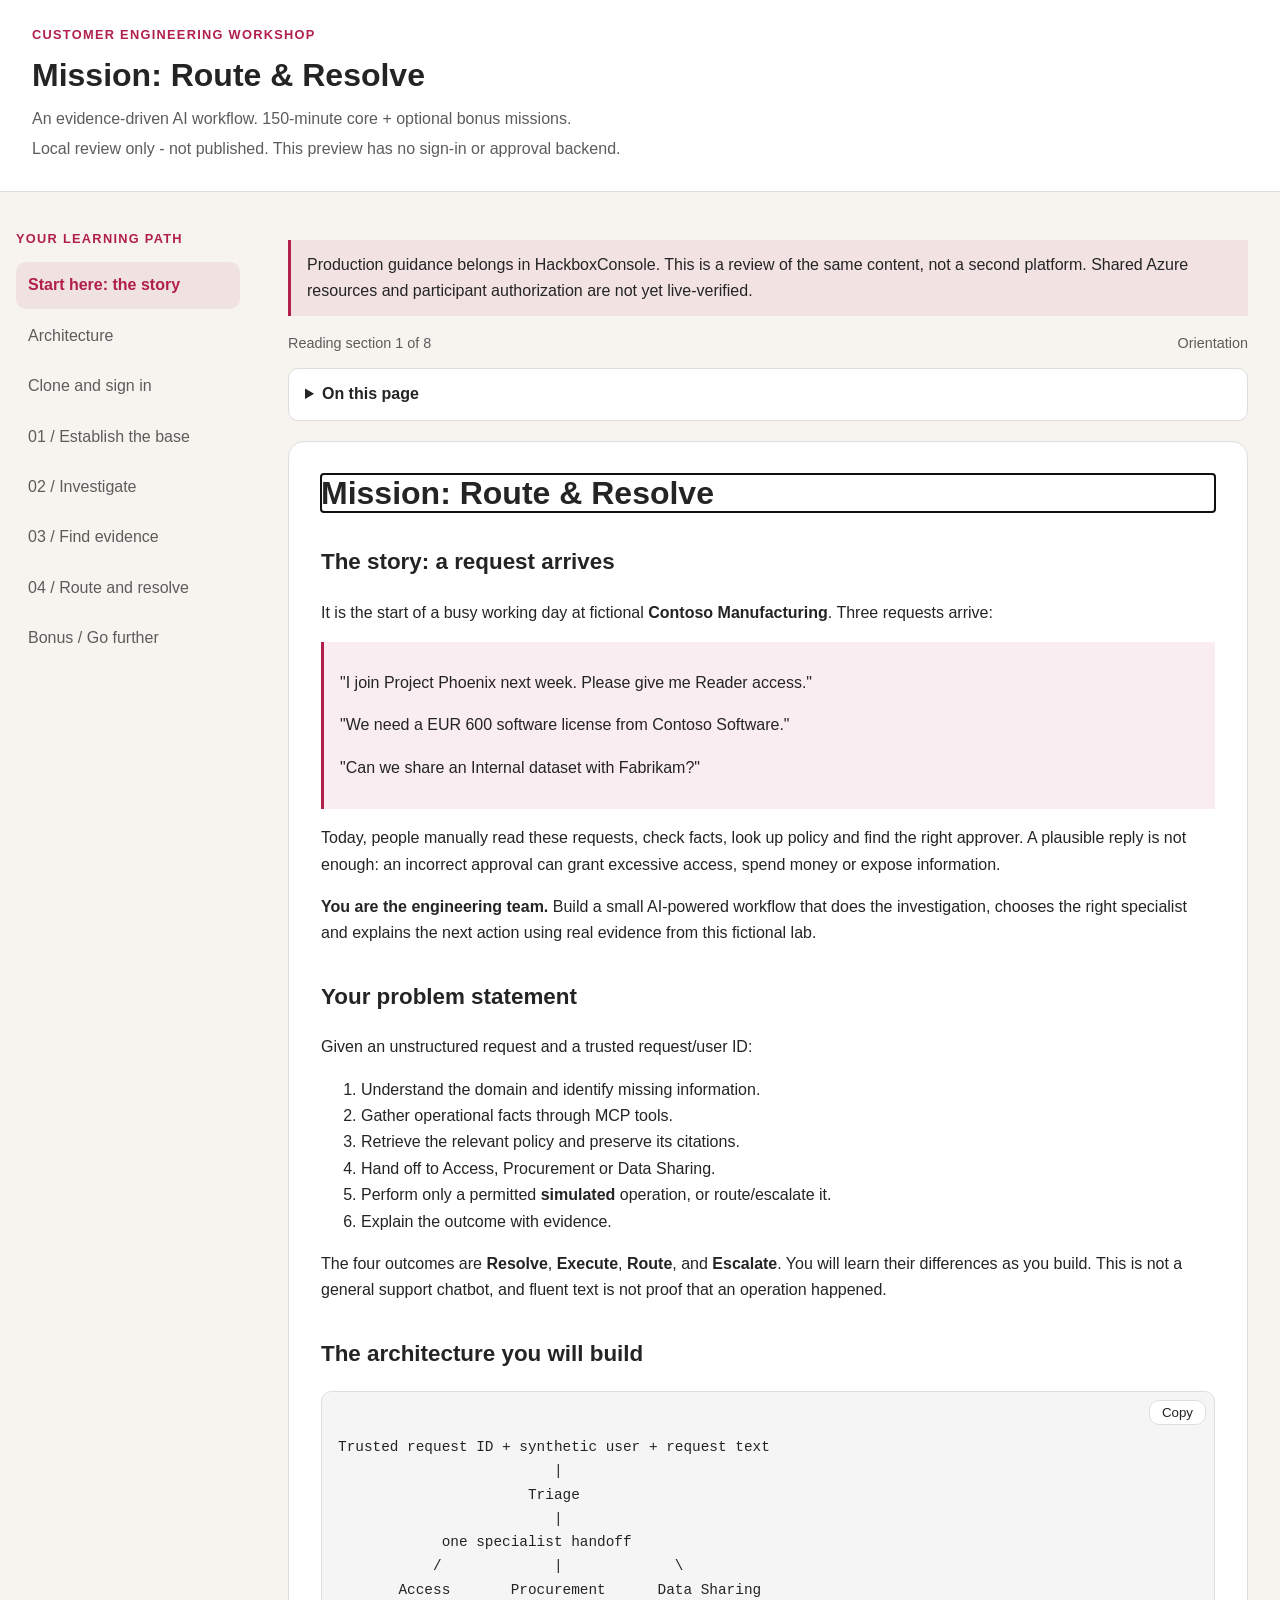
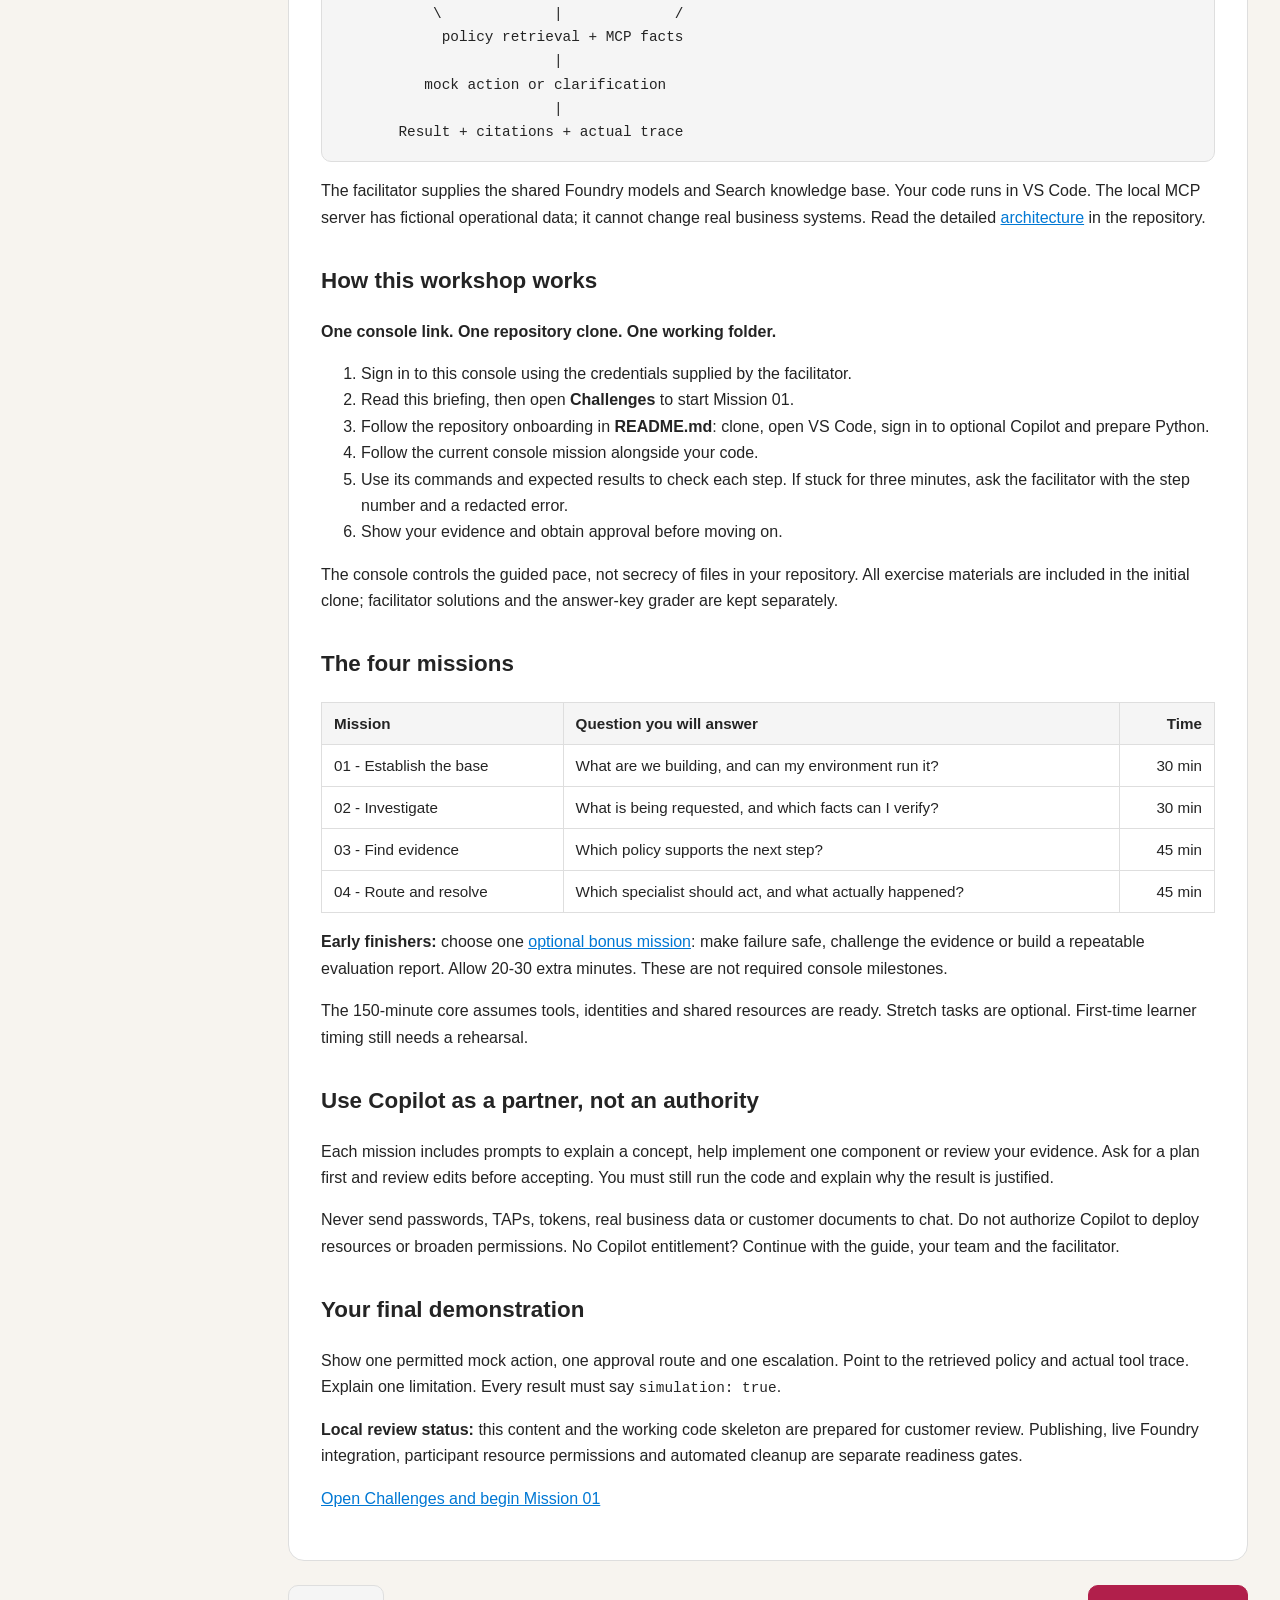
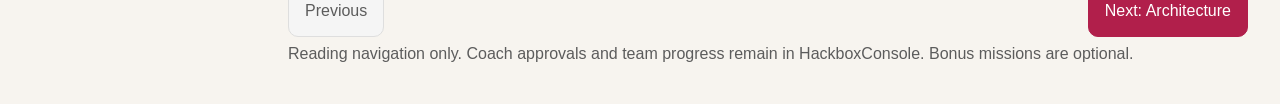
==== index.html @ 95cb8cf4 "Initialize guided Route & Resolve customer workshop Co-authored-by: Copilot <223556219+Copilot@users" ====
<!doctype html>
<html lang="en">
<head>
<meta charset="utf-8">
<meta name="viewport" content="width=device-width, initial-scale=1">
<title>Mission: Route &amp; Resolve - Customer Review</title>
<script>
  (() => {
    const param = new URLSearchParams(window.location.search).get("scoutTheme");
    const theme =
      param || (window.matchMedia("(prefers-color-scheme: dark)").matches ? "dark" : "light");
    document.documentElement.setAttribute("data-theme", theme);
  })();
</script>
<style>
:root {
  color-scheme: light;
  --cp-bg: #f7f4ef;
  --cp-bg-elevated: #fcfbf8;
  --cp-surface: #ffffff;
  --cp-surface-soft: #f5f5f5;
  --cp-border: #dedede;
  --cp-border-strong: #919191;
  --cp-text: #242424;
  --cp-text-muted: #5c5c5c;
  --cp-text-soft: #6f6f6f;
  --cp-accent: #b11f4b;
  --cp-accent-hover: #9a1a41;
  --cp-accent-soft: rgba(177, 31, 75, 0.08);
  --cp-accent-fg: #ffffff;
  --cp-success: #16a34a;
  --cp-danger: #dc2626;
  --cp-warning: #f59e0b;
  --cp-link: #0078d4;
  --cp-shadow: 0 18px 48px rgba(0, 0, 0, 0.12);
  --cp-overlay: rgba(255, 255, 255, 0.8);
  --cp-panel: rgba(255, 255, 255, 0.86);
  --cp-panel-strong: rgba(255, 255, 255, 0.96);
  --cp-sheen: rgba(255, 255, 255, 0.55);
  --cp-highlight: rgba(177, 31, 75, 0.12);
}
html[data-theme="dark"] {
  color-scheme: dark;
  --cp-bg: #3d3b3a;
  --cp-bg-elevated: #343231;
  --cp-surface: #292929;
  --cp-surface-soft: #2e2e2e;
  --cp-border: #474747;
  --cp-border-strong: #5f5f5f;
  --cp-text: #dedede;
  --cp-text-muted: #919191;
  --cp-text-soft: #b0b0b0;
  --cp-accent: #fd8ea1;
  --cp-accent-hover: #fb7b91;
  --cp-accent-soft: rgba(253, 142, 161, 0.14);
  --cp-accent-fg: #1a1a1a;
  --cp-success: #4ade80;
  --cp-danger: #f87171;
  --cp-warning: #fbbf24;
  --cp-link: #4da6ff;
  --cp-shadow: 0 18px 48px rgba(0, 0, 0, 0.32);
  --cp-overlay: rgba(41, 41, 41, 0.88);
  --cp-panel: rgba(41, 41, 41, 0.72);
  --cp-panel-strong: rgba(41, 41, 41, 0.96);
  --cp-sheen: rgba(255, 255, 255, 0.04);
  --cp-highlight: rgba(253, 142, 161, 0.12);
}
.workshop {
  font-family: "Segoe UI", Aptos, Calibri, -apple-system, BlinkMacSystemFont, sans-serif;
  color: var(--cp-text);
  background: var(--cp-bg);
  line-height: 1.65;
  margin: 0;
}
.workshop * { box-sizing: border-box; }
.workshop a { color: var(--cp-link); }
.workshop a:focus-visible, .workshop button:focus-visible {
  outline: 3px solid var(--cp-accent); outline-offset: 4px;
}
.workshop .review-header {
  background: var(--cp-surface);
  border-bottom: 1px solid var(--cp-border);
  padding: 24px 32px;
}
.workshop .eyebrow {
  color: var(--cp-accent); font-size: .8rem; text-transform: uppercase;
  font-weight: 700; letter-spacing: .1em;
}
.workshop .review-header h1 { margin: 4px 0; font-size: 2rem; }
.workshop .muted { color: var(--cp-text-muted); margin: 4px 0; }
.workshop .review-layout {
  display: grid; grid-template-columns: 256px minmax(0, 1fr);
  max-width: 1440px; margin: auto;
}
.workshop nav { padding: 24px 16px; align-self: start; position: sticky; top: 0; }
.workshop nav a {
  display: block; padding: 10px 12px; margin: 4px 0;
  color: var(--cp-text-muted); text-decoration: none; border-radius: .625rem;
}
.workshop nav a[aria-current="page"] {
  background: var(--cp-accent-soft); color: var(--cp-accent); font-weight: 600;
}
.workshop .review-main { min-width: 0; padding: 32px; }
.workshop .review-card {
  max-width: 960px; border: 1px solid var(--cp-border);
  background: var(--cp-surface); border-radius: 16px; padding: 32px;
}
.workshop .review-card h1 { line-height: 1.2; font-size: 2rem; margin-top: 0; }
.workshop .review-card h2 { margin-top: 32px; font-size: 1.4rem; }
.workshop .review-card h3 { margin-top: 24px; font-size: 1.15rem; }
.workshop .notice, .workshop blockquote {
  padding: 12px 16px; background: var(--cp-accent-soft);
  border-left: 3px solid var(--cp-accent); margin: 16px 0;
}
.workshop pre {
  background: var(--cp-surface-soft); border: 1px solid var(--cp-border);
  padding: 16px; border-radius: .625rem; overflow-x: auto; position: relative;
}
.workshop code { font-family: Consolas, "Courier New", Courier, monospace; font-size: .9em; }
.workshop pre code { display: block; padding-top: 28px; }
.workshop .copy-button {
  position: absolute; right: 8px; top: 8px; border: 1px solid var(--cp-border);
  background: var(--cp-surface); color: var(--cp-text); padding: 4px 12px;
  border-radius: .625rem; cursor: pointer;
}
.workshop .table-scroll { overflow-x: auto; }
.workshop table { border-collapse: collapse; width: 100%; font-size: .95rem; }
.workshop td, .workshop th {
  border: 1px solid var(--cp-border); padding: 8px 12px; text-align: left;
}
.workshop th { background: var(--cp-surface-soft); }
.workshop .primary {
  display: inline-block; background: var(--cp-accent); color: var(--cp-accent-fg);
  padding: 12px 20px; border-radius: .625rem; text-decoration: none;
}
.workshop .reading-status, .workshop .reading-controls {
  display: flex; justify-content: space-between; gap: 12px; flex-wrap: wrap;
}
.workshop .reading-status {
  color: var(--cp-text-muted); font-size: .9rem; margin: 16px 0 12px;
}
.workshop .topic-outline {
  background: var(--cp-surface); border: 1px solid var(--cp-border);
  border-radius: .625rem; padding: 12px 16px; margin-bottom: 20px; max-width: 960px;
}
.workshop summary { cursor: pointer; font-weight: 600; }
.workshop .reading-footer { max-width: 960px; margin-top: 24px; }
.workshop .reading-controls button {
  border: 1px solid var(--cp-border); border-radius: .625rem; padding: 12px 16px;
  color: var(--cp-text); background: var(--cp-surface); cursor: pointer;
  font: inherit; text-align: left; max-width: 100%;
}
.workshop .reading-controls #next-section {
  background: var(--cp-accent); color: var(--cp-accent-fg); border-color: var(--cp-accent);
}
.workshop .reading-controls button:disabled {
  background: var(--cp-surface-soft); color: var(--cp-text-muted);
  border-color: var(--cp-border); cursor: default;
}
.workshop [hidden] { display: none !important; }
@media (max-width: 800px) {
  .workshop .review-layout { display: block; }
  .workshop nav { position: static; display: flex; overflow-x: auto; gap: 8px; padding: 12px; }
  .workshop nav a { flex-shrink: 0; }
  .workshop .review-main, .workshop .review-header { padding: 16px; }
  .workshop .review-card { padding: 20px; }
}

</style>
</head>
<body class="workshop">
<header class="review-header">
  <div class="eyebrow">Customer engineering workshop</div>
  <h1>Mission: Route &amp; Resolve</h1>
  <p class="muted">An evidence-driven AI workflow. 150-minute core + optional bonus missions.</p>
  <p class="muted">Local review only - not published. This preview has no sign-in or approval backend.</p>
</header>
<div class="review-layout">
  <nav aria-label="Workshop sections">
    <p class="eyebrow">Your learning path</p>
    <a href="#brief" data-time="Orientation">Start here: the story</a>
    <a href="#architecture" data-time="Orientation">Architecture</a>
    <a href="#setup" data-time="Preparation">Clone and sign in</a>
    <a href="#mission-01" data-time="30 minutes">01 / Establish the base</a>
    <a href="#mission-02" data-time="30 minutes">02 / Investigate</a>
    <a href="#mission-03" data-time="45 minutes">03 / Find evidence</a>
    <a href="#mission-04" data-time="45 minutes">04 / Route and resolve</a>
    <a href="#bonus" data-time="Optional / 20-30 min each">Bonus / Go further</a>
  </nav>
  <main class="review-main">
    <p class="notice">Production guidance belongs in HackboxConsole. This is a review of the same content,
      not a second platform. Shared Azure resources and participant authorization are not yet live-verified.</p>
    <div class="reading-status">
      <span id="section-position" role="status" aria-live="polite"></span>
      <span id="section-time"></span>
    </div>
    <details class="topic-outline">
      <summary>On this page</summary>
      <ul id="topic-links"></ul>
    </details>
    <p id="copy-status" role="status" aria-live="polite"></p>
    <section id="brief" class="review-card" hidden><h1>Mission: Route &amp; Resolve</h1>
<h2>The story: a request arrives</h2>
<p>It is the start of a busy working day at fictional <strong>Contoso Manufacturing</strong>.
Three requests arrive:</p>
<blockquote>
<p>"I join Project Phoenix next week. Please give me Reader access."</p>
<p>"We need a EUR 600 software license from Contoso Software."</p>
<p>"Can we share an Internal dataset with Fabrikam?"</p>
</blockquote>
<p>Today, people manually read these requests, check facts, look up policy and find
the right approver. A plausible reply is not enough: an incorrect approval can
grant excessive access, spend money or expose information.</p>
<p><strong>You are the engineering team.</strong> Build a small AI-powered workflow that does
the investigation, chooses the right specialist and explains the next action
using real evidence from this fictional lab.</p>
<h2>Your problem statement</h2>
<p>Given an unstructured request and a trusted request/user ID:</p>
<ol>
<li>Understand the domain and identify missing information.</li>
<li>Gather operational facts through MCP tools.</li>
<li>Retrieve the relevant policy and preserve its citations.</li>
<li>Hand off to Access, Procurement or Data Sharing.</li>
<li>Perform only a permitted <strong>simulated</strong> operation, or route/escalate it.</li>
<li>Explain the outcome with evidence.</li>
</ol>
<p>The four outcomes are <strong>Resolve</strong>, <strong>Execute</strong>, <strong>Route</strong>, and <strong>Escalate</strong>.
You will learn their differences as you build. This is not a general support
chatbot, and fluent text is not proof that an operation happened.</p>
<h2>The architecture you will build</h2>
<pre><code class="language-text">Trusted request ID + synthetic user + request text
                         |
                      Triage
                         |
            one specialist handoff
           /             |             \
       Access       Procurement      Data Sharing
           \             |             /
            policy retrieval + MCP facts
                         |
          mock action or clarification
                         |
       Result + citations + actual trace
</code></pre>
<p>The facilitator supplies the shared Foundry models and Search knowledge base.
Your code runs in VS Code. The local MCP server has fictional operational data;
it cannot change real business systems. Read the detailed
<a href="#architecture">architecture</a> in the repository.</p>
<h2>How this workshop works</h2>
<p><strong>One console link. One repository clone. One working folder.</strong></p>
<ol>
<li>Sign in to this console using the credentials supplied by the facilitator.</li>
<li>Read this briefing, then open <strong>Challenges</strong> to start Mission 01.</li>
<li>Follow the repository onboarding in <strong>README.md</strong>: clone, open VS Code,
   sign in to optional Copilot and prepare Python.</li>
<li>Follow the current console mission alongside your code.</li>
<li>Use its commands and expected results to check each step. If stuck for
   three minutes, ask the facilitator with the step number and a redacted error.</li>
<li>Show your evidence and obtain approval before moving on.</li>
</ol>
<p>The console controls the guided pace, not secrecy of files in your repository.
All exercise materials are included in the initial clone; facilitator solutions
and the answer-key grader are kept separately.</p>
<h2>The four missions</h2>
<table>
<thead>
<tr>
<th>Mission</th>
<th>Question you will answer</th>
<th style="text-align: right;">Time</th>
</tr>
</thead>
<tbody>
<tr>
<td>01 - Establish the base</td>
<td>What are we building, and can my environment run it?</td>
<td style="text-align: right;">30 min</td>
</tr>
<tr>
<td>02 - Investigate</td>
<td>What is being requested, and which facts can I verify?</td>
<td style="text-align: right;">30 min</td>
</tr>
<tr>
<td>03 - Find evidence</td>
<td>Which policy supports the next step?</td>
<td style="text-align: right;">45 min</td>
</tr>
<tr>
<td>04 - Route and resolve</td>
<td>Which specialist should act, and what actually happened?</td>
<td style="text-align: right;">45 min</td>
</tr>
</tbody>
</table>
<p><strong>Early finishers:</strong> choose one <a href="#bonus">optional bonus mission</a>:
make failure safe, challenge the evidence or build a repeatable evaluation
report. Allow 20-30 extra minutes. These are not required console milestones.</p>
<p>The 150-minute core assumes tools, identities and shared resources are ready.
Stretch tasks are optional. First-time learner timing still needs a rehearsal.</p>
<h2>Use Copilot as a partner, not an authority</h2>
<p>Each mission includes prompts to explain a concept, help implement one component
or review your evidence. Ask for a plan first and review edits before accepting.
You must still run the code and explain why the result is justified.</p>
<p>Never send passwords, TAPs, tokens, real business data or customer documents to
chat. Do not authorize Copilot to deploy resources or broaden permissions.
No Copilot entitlement? Continue with the guide, your team and the facilitator.</p>
<h2>Your final demonstration</h2>
<p>Show one permitted mock action, one approval route and one escalation. Point to
the retrieved policy and actual tool trace. Explain one limitation. Every result
must say <code>simulation: true</code>.</p>
<p><strong>Local review status:</strong> this content and the working code skeleton are prepared
for customer review. Publishing, live Foundry integration, participant resource
permissions and automated cleanup are separate readiness gates.</p>
<p><a href="#mission-01">Open Challenges and begin Mission 01</a></p></section>
<section id="architecture" class="review-card" hidden><h1>Architecture: evidence before action</h1>
<h2>The complete picture</h2>
<pre><code class="language-text">Participant                             Facilitator-provided Azure lab
-----------                             ------------------------------
HackboxConsole: read the guided mission
GitHub/Copilot: optional coding help
VS Code: implement and run the workflow -----&gt; Shared Foundry chat model
        |
        +---- retrieve policy --------------&gt; Team knowledge base / AI Search
        |
        +---- local MCP server
              synthetic facts and actions
        |
        +---- Result and redacted evidence
</code></pre>
<p>HackboxConsole is the learning/navigation surface. It does not replace Azure
authorization. Copilot helps write code; it is not automatically a runtime
component of the request-processing system.</p>
<h2>Inside your workflow</h2>
<ol>
<li>The runner loads a request fixture and preserves its trusted <code>id</code> and
   synthetic <code>user_id</code>. The request text cannot change team identity.</li>
<li>Triage extracts a category, urgency, missing fields and business arguments.</li>
<li>One relevant specialist receives the request through an explicit handoff.</li>
<li>The specialist retrieves actual policy evidence and checks operational facts.</li>
<li>A relevant mock tool returns completion, clarification or review state.</li>
<li>Your workflow constructs a validated <code>Result</code>, preserving actual citations
   and explaining the observed outcome.</li>
</ol>
<h2>Components and ownership</h2>
<table>
<thead>
<tr>
<th>Component</th>
<th>Responsibility</th>
<th>You implement or receive?</th>
</tr>
</thead>
<tbody>
<tr>
<td><code>starter/route_resolve/agents.py</code></td>
<td>Triage, retrieval adapter, bounded orchestration</td>
<td>You implement</td>
</tr>
<tr>
<td><code>starter/route_resolve/models.py</code></td>
<td>Shared categories, outcomes and Result contract</td>
<td>Supplied contract</td>
</tr>
<tr>
<td><code>starter/route_resolve/tools.py</code></td>
<td>Synthetic facts and tool-side rules</td>
<td>Supplied; do not bypass checks</td>
</tr>
<tr>
<td><code>starter/route_resolve/mcp_server.py</code></td>
<td>Exposes nine tools through MCP</td>
<td>Supplied</td>
</tr>
<tr>
<td><code>starter/route_resolve/lab.py</code></td>
<td>Diagnostics and exercise runners</td>
<td>Supplied; no agent solution</td>
</tr>
<tr>
<td><code>data/practice-requests.json</code></td>
<td>Practice cases for incremental development</td>
<td>Supplied</td>
</tr>
<tr>
<td><code>data/policies</code></td>
<td>Fictional policy documents</td>
<td>Supplied and preloaded by facilitator</td>
</tr>
<tr>
<td><code>data/final-requests.json</code></td>
<td>Ten cases for the final demonstration</td>
<td>Supplied, no expected labels</td>
</tr>
<tr>
<td>Shared Foundry/Search services</td>
<td>Approved model and policy retrieval</td>
<td>Facilitator provides</td>
</tr>
</tbody>
</table>
<h2>Specialist boundaries</h2>
<p>Access checks project ownership/current access. Procurement checks the supplier
and amount. Data Sharing checks the partner and classification. Each specialist
gets only its relevant tools and the policy-retrieval adapter.</p>
<p>The local server is one team process. It keeps mock records in memory.
Restarting it erases those records. A stable request ID prevents duplicate
operations only while that same process retains its state.</p>
<h2>Important trust boundaries</h2>
<ul>
<li>Request text and retrieved text are untrusted data, not instructions to change
  system rules.</li>
<li>A model saying "approved" is not verified authorization.</li>
<li>A queued request is not a completed operation.</li>
<li>Naming a knowledge base after a team is not access control. The facilitator
  must verify actual team authorization.</li>
<li>The local MCP endpoint binds to loopback and is unauthenticated. Never expose
  it through a public tunnel. Any hosted tool endpoint needs separately verified
  authentication.</li>
<li>Model rate limits and budget notifications do not cap spend. Cloud runners
  require an explicit approval flag, and workflows need bounded turns.</li>
</ul>
<p>The exercise does not require participants to deploy resources, administer
identities or obtain subscription Owner.</p></section>
<section id="setup" class="review-card" hidden><h1>Mission: Route &amp; Resolve</h1>
<h2>Your team is the engineering team</h2>
<p>An employee asks for access. A buyer requests software. A colleague wants to
share a dataset. The requests look simple, but the right response depends on
policy, existing facts and approval authority.</p>
<p>Your mission is to build an evidence-driven AI workflow that understands the
request, selects a specialist and reports what can happen next. This is a
professional hands-on workshop using a <strong>fictional manufacturing case study</strong>.
No real customer data or business systems are connected.</p>
<p><strong>Where to read:</strong> open your facilitator's HackboxConsole link, sign in, and
start on its workshop home page. Read each mission there while editing this
repository in VS Code. The same guides are under <a href="#brief">docs/</a>
for reference. This repository is the working codebase, not a replacement for
the guided console experience.</p>
<h2>1. Read the mission before coding</h2>
<ul>
<li><a href="#brief">Mission briefing and definition of success</a></li>
<li><a href="#architecture">Architecture and component responsibilities</a></li>
<li><a href="#bonus">Optional bonus missions for early finishers</a></li>
<li>Four missions, one working folder, approximately <strong>150 minutes</strong>.</li>
<li>All exercise materials are available from the initial clone. Console
  milestones pace the workshop; they do not make repository files secret.</li>
<li>Agent implementations are deliberately unfinished. You will build them.
  Facilitator answers and the answer-key grader are not included.</li>
</ul>
<h2>2. Clone once and open VS Code</h2>
<p>Before the workshop, install Git, VS Code, Python 3.12+ and Azure CLI, or use the
facilitator's prepared workstation. Docker is not required.</p>
<p>The repository URL will be supplied after the customer review/publishing step.
There is no published remote configured in this local review copy.</p>
<p>For the organizer's local review, this is also a standalone Git repository
named <code>route-resolve-workshop</code>, with a <code>main</code> branch and no remote. You can clone
its local path into a different working directory; no GitHub publication is needed:</p>
<pre><code class="language-powershell">git clone &quot;C:\Github Repo\route-resolve-workshop&quot; &quot;$env:TEMP\route-resolve-team-review&quot;
</code></pre>
<p>Use a fresh target folder and open that clone in VS Code. This organizer-only
path is not the address customers will receive after publishing.</p>
<pre><code class="language-powershell">$repositoryUrl = Read-Host &quot;Paste the workshop Git repository URL supplied by your facilitator&quot;
git clone $repositoryUrl route-resolve-workshop
cd route-resolve-workshop
code .
</code></pre>
<p>Expected: VS Code opens the folder containing this README and <code>pyproject.toml</code>.
Keep this same folder for all four missions. Do not download replacement source
folders, overwrite your work, or clone the private facilitator repository.</p>
<h2>3. Sign in to GitHub Copilot</h2>
<ol>
<li>In VS Code open the <strong>Accounts</strong> menu and sign in to your approved GitHub
   account. If prompted, complete the browser authorization and return to VS Code.</li>
<li>Open <strong>Chat</strong> and choose GitHub Copilot. Follow the setup/sign-in prompt if
   it appears; interface labels can vary by VS Code version.</li>
<li>Confirm this account has Copilot access. An Azure training identity or TAP
   does <strong>not</strong> automatically provide a GitHub account or Copilot license.</li>
<li>Try the following in explanation/read-only mode:</li>
</ol>
<pre><code class="language-text">I am joining this workshop. Read README.md and docs/START_HERE.md in this
workspace only. Do not edit files or run commands. Explain the business problem,
the architecture and my first task in simple terms. Ask me one question to
check understanding. Do not look for facilitator solutions.
</code></pre>
<p>Expected: an explanation of this case study, not a deployment proposal.
Copilot is optional. If it is unavailable, pair with your team or ask the
facilitator; the guides contain the steps without requiring Copilot.</p>
<p>For coding prompts, ask for a plan first and review edits/terminal commands.
Never paste passwords, TAPs, keys, tokens or real customer information into chat.</p>
<h2>4. Prepare the local Python environment</h2>
<p>In a VS Code PowerShell terminal, from this repository root:</p>
<pre><code class="language-powershell">python --version
python -m venv .venv
.\.venv\Scripts\python -m pip install -e &quot;.[mcp,cloud]&quot;
.\.venv\Scripts\python -m route_resolve.lab check
</code></pre>
<p>Expected: Python 3.12+ and <strong>Contracts ready</strong>. The check does not call a model.
Select <strong>Python: Select Interpreter</strong> in the command palette and select this
folder's <code>.venv</code>. Using the explicit executable avoids activation-policy changes.
The functions in <code>starter/route_resolve/agents.py</code> remain unfinished on purpose.</p>
<p>On a facilitator-supported macOS/Linux machine, create the environment with
<code>python3</code> and replace <code>.\.venv\Scripts\python</code> with <code>.venv/bin/python</code>.</p>
<h2>5. Cloud configuration: a separate identity</h2>
<p>You have three separate sign-ins:</p>
<table>
<thead>
<tr>
<th>Sign-in</th>
<th>Purpose</th>
</tr>
</thead>
<tbody>
<tr>
<td>HackboxConsole team login</td>
<td>Read missions, see credentials and obtain milestone approval</td>
</tr>
<tr>
<td>Your approved GitHub account</td>
<td>Access this code repository and optional Copilot</td>
</tr>
<tr>
<td>Facilitator-provided Entra identity</td>
<td>Access the assigned Azure/Foundry lab</td>
</tr>
</tbody>
</table>
<p>Do not reuse or share passwords between them. One nominated operator uses the
team's Azure identity while teammates collaborate.</p>
<p>Only continue when the facilitator confirms resources and permissions are ready:</p>
<pre><code class="language-powershell">$tenantId = Read-Host &quot;Paste the facilitator-provided tenant ID&quot;
az login --tenant $tenantId --allow-no-subscriptions
az account show --query user.name --output tsv
$env:TEAM_ID = Read-Host &quot;Enter the assigned team ID, for example team-01&quot;
$env:FOUNDRY_PROJECT_ENDPOINT = Read-Host &quot;Paste the assigned Foundry project endpoint&quot;
$env:FOUNDRY_MODEL = Read-Host &quot;Paste the shared chat deployment name&quot;
$env:SEARCH_ENDPOINT = Read-Host &quot;Paste the assigned HTTPS Search endpoint&quot;
$env:TEAM_KNOWLEDGE_BASE = Read-Host &quot;Paste the assigned knowledge-base name&quot;
</code></pre>
<p>Expected: your assigned operator identity, not a personal account. A successful
sign-in alone does not prove resource access; the facilitator verifies it.
Variables apply to this terminal. A new terminal needs its own assignments.</p>
<p>The root <code>.env.example</code> documents the variable names. It does <strong>not</strong> load
automatically. If you use a local <code>.env</code>, keep it out of Git and load it
explicitly in your code. Never print tokens to prove authentication.</p>
<p>All runner commands that could invoke shared cloud services require an explicit
<code>--allow-cloud</code> flag. Add it only after facilitator approval. A budget alert or
rate limit is not a spending cap.</p>
<h2>6. Follow the missions in the console</h2>
<table>
<thead>
<tr>
<th>Mission</th>
<th>You build</th>
<th style="text-align: right;">Time</th>
<th>Local guide</th>
</tr>
</thead>
<tbody>
<tr>
<td>01 - Establish the base</td>
<td>Explain the flow and verify your setup</td>
<td style="text-align: right;">30 min</td>
<td><a href="#mission-01">Mission 01</a></td>
</tr>
<tr>
<td>02 - Investigate the request</td>
<td>Structured triage and operational fact lookup</td>
<td style="text-align: right;">30 min</td>
<td><a href="#mission-02">Mission 02</a></td>
</tr>
<tr>
<td>03 - Find the evidence</td>
<td>Policy retrieval and faithful citations</td>
<td style="text-align: right;">45 min</td>
<td><a href="#mission-03">Mission 03</a></td>
</tr>
<tr>
<td>04 - Route and resolve</td>
<td>Bounded specialist handoff and simulated actions</td>
<td style="text-align: right;">45 min</td>
<td><a href="#mission-04">Mission 04</a></td>
</tr>
</tbody>
</table>
<p>For each mission: read the story, understand the concept, follow the numbered
steps, run the check, explain the evidence and ask for facilitator approval.
Optional Copilot prompts and stretch tasks are in each guide. You do not need
to complete stretch tasks to finish the core workshop.</p>
<p>Finished early? Choose one <a href="#bonus">bonus mission</a>: failure-path testing,
evidence challenges or an offline evaluation report. Each takes approximately
20-30 extra minutes. They do not add a fifth required console milestone.</p>
<h2>Definition of done</h2>
<ul>
<li>Ten final request results with the required shape and <code>simulation: true</code>.</li>
<li>Actual traces for handoff, retrieval and required mock tool calls.</li>
<li>No fabricated approvals, citations or successful actions.</li>
<li>A three-minute team demonstration of a completed mock action, an approval
  route, a sensitive escalation and one limitation.</li>
<li>No real access grant, purchase or data transfer.</li>
</ul>
<p>The runner checks structure, not business correctness. Facilitator review is
still needed. Keep evidence local and free of credentials.</p>
<h2>Local customer review</h2>
<p>Open <code>index.html</code> for a self-contained preview of the story and mission content.
It is a <strong>review preview</strong>, not another deployed workshop platform or an
authentication/approval system. Production guidance is intended for HackboxConsole.
No GitHub remote, live console address or customer resource configuration is
included in this local review copy.</p>
<p>The reader uses a <strong>MOAW-style learning flow</strong>: a section outline, topic links,
timeboxes and Previous/Next reading navigation. It is not the MOAW framework.
Reading position is not a completion score; HackboxConsole owns coach approvals.</p>
<h2>Repository checks and contribution workflow</h2>
<p>Use a feature branch for your implementation, keep credentials out of commits,
and review changes before merging. Do not edit the supplied operational rules
to manufacture a successful result.</p>
<pre><code class="language-powershell">git switch -c team/my-implementation
.\.venv\Scripts\python -m unittest discover -s tests -v
git status --short
</code></pre>
<p>The public tests check fixtures, contracts and local tool registration, not
hidden answer labels or live Azure access. They do not require completed agents.
Add tests for your implementation as you progress.</p>
<p>The included GitHub Actions workflow runs offline checks only if this repository
is later hosted on GitHub. It does not deploy infrastructure or use Azure secrets.
It has not been run on GitHub during this local review.</p>
<p>Maintainers can rebuild the review page and console import files:</p>
<pre><code class="language-powershell">.\.venv\Scripts\python -m pip install -e &quot;.[authoring]&quot;
.\.venv\Scripts\python scripts\build_workshop.py
</code></pre>
<p><code>console/challenges</code> contains the workshop home, four console mission files and
supporting documents. Use the console's source-directory import; this repository
does not provision Azure resources or contain coach solutions.</p>
<h2>Attribution and safe use</h2>
<p>Adapted from Microsoft's MIT-licensed Fraud Intelligence MicroHack, revision
<code>3a3c15c9119b9b926c897a17332783c6dc055e3c</code>.
See <a href="LICENSE">LICENSE</a> and the
<a href="https://github.com/microsoft/MicroHack/tree/main/03-Azure/01-04-AI/07_Fraud_Intelligence">upstream MicroHack</a>.
All organizations, requests, policies and operational actions in the case study
are fictional. Do not run deployment commands or change subscription roles.</p></section>
<section id="mission-01" class="review-card" hidden><h1>Mission 01 - Prepare the mission (30 minutes)</h1>
<p><strong>Working mode:</strong> read here in HackboxConsole; edit the same cloned repository in VS Code. All exercise files are already present. Add <code>--allow-cloud</code> only after the facilitator confirms access and approves shared-service calls.</p>
<h2>What you will learn</h2>
<p>By the end you can explain what an agent does, open the workshop starter, run its
first check and identify your team's approved cloud resources. You do not need to
understand the agent code yet.</p>
<p><strong>Timebox:</strong> concepts 5 min; local setup 15 min; access check 5 min; checkpoint 5 min.
Read README.md first. All four missions use the same cloned working folder.</p>
<h2>The story</h2>
<p>Contoso Manufacturing receives informal requests such as:</p>
<blockquote>
<p>"I join Project Phoenix next week. Please give me Reader access."</p>
</blockquote>
<p>A chatbot might write a nice reply. Our system must instead understand the
request, check existing facts, find policy evidence, choose a specialist and
explain what happened. All users, projects, suppliers and actions are fictional.</p>
<pre><code class="language-text">Employee request -&gt; Triage -&gt; Policy evidence + operational facts
                 -&gt; Access / Procurement / Data Sharing specialist
                 -&gt; Mock tool -&gt; Explained outcome
</code></pre>
<p><strong>Agent</strong> = model + instructions + selected tools. <strong>Tool</strong> = a function that
actually runs. <strong>Grounding</strong> = retrieving evidence rather than trusting memory.
You will meet MCP, policy retrieval and handoffs in later challenges.</p>
<table>
<thead>
<tr>
<th>Outcome</th>
<th>Meaning</th>
<th>What it must not claim</th>
</tr>
</thead>
<tbody>
<tr>
<td>Resolve</td>
<td>No new operation is needed</td>
<td>That a new grant or order occurred</td>
</tr>
<tr>
<td>Execute</td>
<td>A permitted simulated operation completed</td>
<td>That a real system changed</td>
</tr>
<tr>
<td>Route</td>
<td>More information or approval is needed</td>
<td>That queued means approved</td>
</tr>
<tr>
<td>Escalate</td>
<td>Security, finance or another specialist must review</td>
<td>That review was bypassed</td>
</tr>
</tbody>
</table>
<h2>Before you start</h2>
<p>The coach supplies your team ID, operator sign-in and resource details. Nominate
one operator to use the lab identity while the team works together. Never share
passwords, change MFA or use another team's identity. VS Code/Python/Azure CLI
must already be installed; tell the coach if they are not.</p>
<h2>Core path</h2>
<h3>Step 1 - Clone once, sign in and prepare Python</h3>
<p>Follow README.md sections 2-4: clone the facilitator-approved repository, open
it in VS Code, sign in to your approved GitHub/Copilot account and install the
local environment. If setup is already complete, do not recreate it.
Keep the console open for guidance and VS Code open for code.</p>
<h3>Step 2 - Check the local contract</h3>
<pre><code class="language-powershell">.\.venv\Scripts\python -m route_resolve.lab check
</code></pre>
<p>Expected: <strong>Contracts ready</strong>. Select this folder's <code>.venv</code> interpreter.
This checks local imports only, not Azure permissions or model access.</p>
<h3>Step 3 - Explore without implementing</h3>
<ol>
<li>Open <code>starter/route_resolve/models.py</code>. Find <code>Result</code> and its fields.</li>
<li>Find <code>Category</code> and <code>Outcome</code>. Compare them with the story above.</li>
<li>Open <code>starter/route_resolve/agents.py</code>. Find <code>triage</code>, <code>retrieve_policy</code>
   and <code>resolve</code>. Their <code>NotImplementedError</code> messages are deliberate exercises.</li>
<li>Do not implement them yet. The MCP server is supplied; you will investigate it in Mission 02.</li>
</ol>
<p>Expected: you can point to where each of the next three challenges will fit.
<code>simulation=True</code> means a fictional result, not permission to touch real systems.</p>
<h3>Step 4 - Verify the operator and assigned project</h3>
<p>Only do this after the coach confirms the cloud lab is ready.</p>
<ol>
<li>Follow <strong>Cloud configuration</strong> in README.md using the supplied tenant ID.</li>
<li>Confirm the Azure CLI account is your nominated operator.</li>
<li>Open <code>https://ai.azure.com</code> in a browser signed in as the same operator.</li>
<li>Follow the coach's direct project link, or select the assigned Foundry
   resource/project. Portal labels can change; compare identifiers, not icons.</li>
<li>Identify the shared chat deployment and your team's Search knowledge-base
   name from the coach's handout. Do not create or deploy anything.</li>
</ol>
<p>Expected: access to the assigned project. A successful Microsoft sign-in alone
does not prove model or Search permissions. Tell the coach if the project is
missing; do not grant yourself roles or reuse another project.</p>
<p>If cloud resources are not ready, complete steps 1-3 and label step 4 <strong>blocked</strong>.
Do not report this as cloud-ready or continue cloud exercises without approval.</p>
<h2>Optional Copilot prompts</h2>
<p>You may work without Copilot. These are helpers, not extra mandatory work.</p>
<p><strong>Understand before editing</strong> - use explanation/read-only mode:</p>
<pre><code class="language-text">I am new to AI agents and this is a synthetic beginner lab. Read only README.md,
docs/mission-01.md and starter/route_resolve/models.py in this workshop workspace.
Do not edit files or run commands. Explain an agent, a tool, grounding and
handoff using our request-processing story. Compare Resolve, Execute, Route
and Escalate. Then ask me two short questions to check understanding.
Do not read coach solutions or other workspaces.
</code></pre>
<p><strong>Fix a setup error</strong> - attach only a redacted error:</p>
<pre><code class="language-text">Help me diagnose the setup error below, one step at a time. First verify my
working folder and selected Python environment. Do not change execution policy,
install global packages, deploy Azure resources, or request passwords/tokens.
Explain any proposed command before asking me to run it. Stay within this
workshop workspace and the installed dependency versions.
[Paste the non-secret error and the command that failed.]
</code></pre>
<h2>Checkpoint - show the coach</h2>
<ul>
<li>[ ] <code>Contracts ready</code> appears in your terminal.</li>
<li>[ ] Your team can explain the four outcomes in its own words.</li>
<li>[ ] You found the three deliberately unfinished functions.</li>
<li>[ ] Project access is confirmed, or explicitly recorded as blocked.</li>
<li>[ ] No real grants, purchases, sharing actions or new Azure resources occurred.</li>
</ul>
<p>Save a short note with your team ID and completed checks. No passwords, TAPs,
tokens or credentials in screenshots. Ask the facilitator to approve this checkpoint, then open Mission 02 in the console.</p>
<h2>Troubleshooting</h2>
<table>
<thead>
<tr>
<th>Symptom</th>
<th>What to do</th>
</tr>
</thead>
<tbody>
<tr>
<td><code>python</code> missing/older than 3.12</td>
<td>Ask the coach to select the prepared interpreter</td>
</tr>
<tr>
<td><code>No module named route_resolve</code></td>
<td>Install from the folder containing <code>pyproject.toml</code>; use <code>.venv</code> Python</td>
</tr>
<tr>
<td><code>NotImplementedError</code> when calling an agent</td>
<td>Expected now; only import contracts at this checkpoint</td>
</tr>
<tr>
<td>Project missing or 401/403</td>
<td>Check account/tenant, then coach checks permissions; never add Owner</td>
</tr>
<tr>
<td>Copilot unavailable</td>
<td>Continue manually or pair with a teammate; it is optional</td>
</tr>
</tbody>
</table>
<h2>Stretch - only after the checkpoint</h2>
<p>Draw the request flow. Mark which facts come from the requester, which from a
tool and which from policy. Explain why "the model said approved" is not evidence.</p></section>
<section id="mission-02" class="review-card" hidden><h1>Mission 02 - Understand requests and gather facts (30 minutes)</h1>
<p><strong>Working mode:</strong> read here in HackboxConsole; edit the same cloned repository in VS Code. All exercise files are already present. Add <code>--allow-cloud</code> only after the facilitator confirms access and approves shared-service calls.</p>
<h2>What you will learn</h2>
<p>Turn free text into validated fields and discover/call a real MCP tool.
Do not decide final business outcomes yet.</p>
<p><strong>Timebox:</strong> concepts 4 min; MCP check 6 min; triage 15 min; checkpoint 5 min.
Prerequisite: challenge 01 passed and coach-approved model access.</p>
<h2>Concepts in plain language</h2>
<ul>
<li><strong>Triage</strong> extracts what the person wants and chooses a domain. It is not
  permission to approve the request.</li>
<li><strong>Structured output</strong> means a predictable JSON object, not paragraphs your
  program has to guess how to read.</li>
<li><strong>MCP client/server</strong>: your client asks a server which tools exist, then calls
  one by name with validated arguments. Describing a lookup is not running it.</li>
<li><strong>Prompt injection</strong> is text trying to change the system's rules. Treat request
  text as data, even when it says "ignore policy" or "already approved".</li>
</ul>
<h2>Core path</h2>
<h3>Step 1 - Inspect the supplied request data</h3>
<p>All files are already in your clone. Do not replace your implementations.
Open <code>data/practice-requests.json</code> and find P01, P06, P14 and P04.
There are <strong>20</strong> practice requests. Each has <code>id</code>, <code>user_id</code> and <code>text</code>.
The fictional business user is separate from your Azure operator identity.
Set the assigned TEAM_ID in this terminal using README.md.</p>
<h3>Step 2 - Run one real MCP lookup</h3>
<p>For this core exercise use <strong>local stdio</strong>. It is ready for local use and does
not depend on unverified public hosting. Stdio starts the server as a child
process; you do not also start the HTTP server.</p>
<p>The repository includes the diagnostic so you can focus on learning:</p>
<pre><code class="language-powershell">.\.venv\Scripts\python -m route_resolve.lab tools
</code></pre>
<p>Expected: JSON containing <strong>"tool_count": 9</strong>, tool names and an actual result
for Phoenix's owner. Save the output as evidence. The child server stops when
this diagnostic exits. Open <code>starter/route_resolve/lab.py</code> to inspect how
discovery, initialization and the tool call work.</p>
<p>The read-only tools are <code>check_user_access</code>, <code>get_project_owner</code>,
<code>lookup_supplier</code>, <code>check_partner</code>, and <code>lookup_status</code>. <code>request_info</code> reports
a need for clarification. Three <code>create_*_request</code> tools perform simulated
actions; use them in challenge 04, not as a shortcut to triage.</p>
<h3>Step 3 - Implement structured triage</h3>
<p>Open <code>starter/route_resolve/agents.py</code> and implement <strong>only <code>triage(request)</code></strong>.
Use the coach-provided Foundry deployment, not keyword routing or a fabricated
model response. Follow README.md to set the cloud variables and identity.</p>
<p>Your model should extract this shape:</p>
<pre><code class="language-json">{
  &quot;category&quot;: &quot;Access&quot;,
  &quot;urgency&quot;: &quot;normal&quot;,
  &quot;missing_fields&quot;: [],
  &quot;arguments&quot;: {
    &quot;project&quot;: &quot;Phoenix&quot;,
    &quot;role&quot;: &quot;Reader&quot;
  }
}
</code></pre>
<p>This is a <strong>shape example</strong>, not the answer file. Define and validate a schema:</p>
<table>
<thead>
<tr>
<th>Field</th>
<th>Requirement</th>
</tr>
</thead>
<tbody>
<tr>
<td><code>category</code></td>
<td>Exactly <code>Access</code>, <code>Procurement</code> or <code>DataSharing</code></td>
</tr>
<tr>
<td><code>urgency</code></td>
<td>Your documented enum, e.g. <code>low</code>, <code>normal</code>, <code>high</code>; never an approval bypass</td>
</tr>
<tr>
<td><code>missing_fields</code></td>
<td>List of missing business-field names; never invent their values</td>
</tr>
<tr>
<td><code>arguments</code></td>
<td>Domain-specific extracted fields, not claims of verified approval</td>
</tr>
</tbody>
</table>
<p>Access needs <code>project</code> and <code>role</code>; Procurement needs <code>supplier</code> and a positive
EUR amount; DataSharing needs <code>partner</code> and <code>classification</code>. Preserve monetary
values as decimal strings rather than imprecise binary floats.</p>
<p>The runner retains the practice record's <strong>trusted</strong> <code>id</code> and <code>user_id</code>.
Do not ask the model to invent them. <code>triage</code> receives the business text; your
saved evidence combines its output with those IDs. Authentication and team
settings must not come from the request's wording.</p>
<p>Implementation sequence:</p>
<ol>
<li>Write a short extraction-only instruction and the schema.</li>
<li>Use the installed Foundry client with Entra credentials and the assigned
   deployment. Bound output tokens; do not run open-ended retries.</li>
<li>Parse and validate the output. A refusal, malformed JSON or network error
   must be visible, not converted into plausible successful triage.</li>
<li>Keep the starter's function signature. If your SDK uses async calls, put them
   in an async helper; use a synchronous wrapper only from a normal CLI runner,
   not from inside an already-running event loop.</li>
</ol>
<h3>Step 4 - Try three domains and one missing-field case</h3>
<p>Choose P01, P06, P14 and P04 from <code>data/practice-requests.json</code>. The core requires
the three domains plus one missing-field example, not all 20 requests.</p>
<p>After implementing triage, this command runs one record:</p>
<pre><code class="language-powershell">.\.venv\Scripts\python -m route_resolve.lab triage --id P01 --allow-cloud
</code></pre>
<p>Change only the selected ID for the other cases. Expected: valid fields for each
domain; P04 must retain missing information rather than guess a project.</p>
<p>Use an MCP lookup to verify a fact, separately from extraction. For Access,
inspect the discovered tool schemas and look up the project owner and existing
access. A missing-field request should use <code>request_info</code> with the stable
request ID and the missing field; retain its clarification result.</p>
<p>Try the supplied diagnostic options, which run only local synthetic lookups:</p>
<pre><code class="language-powershell">.\.venv\Scripts\python -m route_resolve.lab tools --tool check_user_access --user-id user-02 --project Phoenix --role Reader
.\.venv\Scripts\python -m route_resolve.lab tools --tool lookup_supplier --supplier &quot;Contoso Software&quot;
.\.venv\Scripts\python -m route_resolve.lab tools --tool check_partner --partner Fabrikam
.\.venv\Scripts\python -m route_resolve.lab tools --tool request_info --request-id P04 --field project
</code></pre>
<p>These are diagnostic tool inputs, not final decisions. Inspect the server's
tool schemas before connecting them to a model.</p>
<p>Keep the fixture's user/request ID in your runner; do not let a model override
them. Do not edit <code>MockOperations</code> to change a tool's response.</p>
<h2>Optional Copilot prompts</h2>
<p><strong>Implementation support</strong> - review the plan and edits before accepting:</p>
<pre><code class="language-text">Work only in this workshop workspace and on challenge 02. Read docs/mission-02.md,
README.md, pyproject.toml, starter/route_resolve/agents.py and models.py.
First propose a short plan, then help implement triage(request: str) only.
Use the pinned, installed Foundry/Agent Framework APIs, Entra credentials and
coach-supplied environment variables. Verify SDK signatures; do not invent them.
Return validated category, urgency, missing_fields and arguments. Preserve
request/user IDs in the caller, not model guesses. Missing facts stay missing.
Show errors explicitly and bound model calls. Explain the changes so I can
describe them. Do not implement policy retrieval, final decisions or handoff.
Do not read facilitator solutions, expose tokens, or deploy resources.
</code></pre>
<p><strong>Review rather than solve</strong>:</p>
<pre><code class="language-text">Review my triage output and code for this challenge. Do not change code yet.
Find invented facts, schema errors, unbounded retries or request text being
treated as instructions. Ask me to explain the evidence for each extracted
field. Then suggest the smallest fix. Do not give final-request answer labels.
</code></pre>
<h2>Checkpoint - show the coach</h2>
<ul>
<li>[ ] A real MCP discovery/lookup trace, not text claiming a tool was called.</li>
<li>[ ] Valid triage for Access, Procurement and DataSharing.</li>
<li>[ ] A missing-field case with clarification preserved.</li>
<li>[ ] Request claims remain separate from verified tool facts.</li>
<li>[ ] Model/API errors are visible; no real actions were performed.</li>
</ul>
<p>Save two structured examples and a redacted MCP trace in your own <code>evidence</code>
folder. Keep your code for the next mission. If behind schedule, show the failing
step to the coach rather than adding retries or changing permissions.</p>
<h2>Troubleshooting</h2>
<table>
<thead>
<tr>
<th>Symptom</th>
<th>What to do</th>
</tr>
</thead>
<tbody>
<tr>
<td><code>KeyError: TEAM_ID</code></td>
<td>Set the assigned ID in the terminal running the diagnostic</td>
</tr>
<tr>
<td>No server or tool output</td>
<td>Use <code>.venv</code> Python; check stderr and <code>await session.initialize()</code></td>
</tr>
<tr>
<td>Status lookup says request not found</td>
<td>No action was recorded in this server process; restarts lose memory</td>
</tr>
<tr>
<td>Model 401/403</td>
<td>Coach verifies identity/project role; never paste an API key as a workaround</td>
</tr>
<tr>
<td>Model 429</td>
<td>Pause and ask the coach; no parallel retry storm or quota changes</td>
</tr>
<tr>
<td>JSON surrounded by prose</td>
<td>Fix structured-output/schema handling; never silently accept an invalid shape</td>
</tr>
</tbody>
</table>
<h2>Stretch - after the checkpoint</h2>
<p>Try P19. Explain why a requester cannot grant Owner access by instructing the
agent to skip checks. Add one malformed-output test with a fake model response;
label it a local test, not evidence of a live model call.</p></section>
<section id="mission-03" class="review-card" hidden><h1>Mission 03 - Ground decisions in policy (45 minutes)</h1>
<p><strong>Working mode:</strong> read here in HackboxConsole; edit the same cloned repository in VS Code. All exercise files are already present. Add <code>--allow-cloud</code> only after the facilitator confirms access and approves shared-service calls.</p>
<h2>What you will learn</h2>
<p>Retrieve actual policy evidence, preserve citations and distinguish a
requester's claims from verified policy. You will implement <code>retrieve_policy</code>.</p>
<p><strong>Timebox:</strong> concepts 5 min; inspect policy/configuration 8 min; retrieval
implementation 22 min; examples 5 min; checkpoint 5 min.
Prerequisite: triage works and the coach has provisioned, loaded and authorized
your team's knowledge base. Indexing is a coach preparation task, not an
instruction for beginners to deploy another Search service.</p>
<h2>Concepts in plain language</h2>
<p>The model's training is not your company's current policy. <strong>Retrieval</strong> sends a
question to a knowledge base and returns relevant passages. <strong>Grounding</strong> means
using those passages to justify the answer. <strong>Citations</strong> identify the evidence
actually returned, not an attractive-looking URL the model invented.</p>
<p>In this lab, Foundry IQ uses an Azure AI Search knowledge base containing four
fictional policy documents. Keep these sources separate:</p>
<table>
<thead>
<tr>
<th>Source</th>
<th>What it tells you</th>
<th>What it cannot prove</th>
</tr>
</thead>
<tbody>
<tr>
<td>Request text</td>
<td>What the requester wants or claims</td>
<td>That approval exists</td>
</tr>
<tr>
<td>MCP lookup</td>
<td>Current synthetic operational facts</td>
<td>The complete policy</td>
</tr>
<tr>
<td>Retrieved policy</td>
<td>Applicable rules and approval owner</td>
<td>That an action already completed</td>
</tr>
<tr>
<td>Mock action result</td>
<td>What the simulated operation did</td>
<td>That a real system changed</td>
</tr>
</tbody>
</table>
<p>Agentic retrieval can use a model to plan searches. It is not just opening a
local Markdown file, and it can incur both retrieval and model usage.</p>
<h2>Core path</h2>
<h3>Step 1 - Add and read the policies</h3>
<p>The four policies are already in <code>data/policies</code>. Keep your code and environment.</p>
<pre><code class="language-powershell">Get-ChildItem .\data\policies
Get-Content .\data\policies\access.md
Get-Content .\data\policies\faq-and-approvals.md
</code></pre>
<p>Expected: four documents: <code>access.md</code>, <code>procurement.md</code>, <code>data-sharing.md</code>,
<code>faq-and-approvals.md</code>. Open all four in VS Code and find policy IDs
<strong>ACCESS-001</strong>, <strong>BUY-001</strong>, <strong>SHARE-001</strong>, <strong>FAQ-001</strong>.</p>
<p>For one rule, identify its condition, approval owner and source policy ID.
Do not copy the complete decision matrix into an if/else replacement for retrieval.</p>
<h3>Step 2 - Check your team's retrieval target</h3>
<ol>
<li>Ask the coach for the assigned Search endpoint and <strong>knowledge-base name</strong>.</li>
<li>Set <code>SEARCH_ENDPOINT</code> and <code>TEAM_KNOWLEDGE_BASE</code> using README.md.</li>
<li>Confirm the knowledge-base name has your team's prefix, for example
   <code>team-01-...</code>. A matching name is a safety check, not authorization by itself.</li>
<li>Coach confirms the four policies are indexed and your identity can retrieve.
   An empty/missing knowledge base is not something to hide with local answers.</li>
</ol>
<p>Do not create a service, alter permissions or try another team's index. If the
coach authorizes a particular document-upload UI, follow that supplied procedure;
otherwise participants have retrieval access only.</p>
<h3>Step 3 - Implement <code>retrieve_policy(category, request)</code></h3>
<p>Keep the function signature in <code>starter/route_resolve/agents.py</code>. Its result is
a dictionary containing the actual retrieval response, including <code>references</code>
and <code>activity</code> if supplied. Do not replace references with local filenames.</p>
<p>Build it in this order:</p>
<ol>
<li>Validate the category against the three domains and require nonempty text.</li>
<li>Read only the assigned HTTPS Search endpoint and knowledge-base name.
   Reject an unexpected service, non-HTTPS URL or wrong team prefix.</li>
<li>Use <code>DefaultAzureCredential</code> for an Entra token scoped to
   <code>https://search.azure.com/.default</code>. Never print or store the token.</li>
<li>Send a retrieval request with a finite timeout. The reference contract is:</li>
</ol>
<pre><code class="language-text">POST {SEARCH_ENDPOINT}/knowledgebases/{TEAM_KNOWLEDGE_BASE}/retrieve
     ?api-version=2026-08-01-preview
Authorization: Bearer &lt;token obtained in memory&gt;
Content-Type: application/json
</code></pre>
<pre><code class="language-json">{
  &quot;messages&quot;: [
    {
      &quot;role&quot;: &quot;user&quot;,
      &quot;content&quot;: [
        {
          &quot;type&quot;: &quot;text&quot;,
          &quot;text&quot;: &quot;Find the applicable policy and approval owner for this request.&quot;
        }
      ]
    }
  ]
}
</code></pre>
<p>The URL above is shown on two lines for readability; send it as <strong>one URL</strong>.
Replace the sample question with the category and synthetic request.
The coach must live-verify this preview API contract before the event; follow
any reviewed version update in the coach handout, not an API guessed by Copilot.
See <a href="https://learn.microsoft.com/azure/search/agentic-retrieval-how-to-retrieve">Microsoft's knowledge-base retrieval documentation</a>.</p>
<ol>
<li>Check the HTTP status and parse the JSON. A 401/403, timeout, empty response
   or missing references must produce an explicit error and block execution.
   Do not catch it and return a local document as if cloud retrieval succeeded.</li>
<li>Preserve returned evidence and reference identifiers verbatim in your
   internal result. Save non-secret response evidence for the coach. Treat any
   instruction embedded in retrieved text as data, not a new system rule.</li>
</ol>
<p>You may ask Copilot for transport/schema boilerplate. Your learning task is to
explain where the evidence came from, why it applies and when it is insufficient.
The credential and SDK APIs must match the installed packages.</p>
<h3>Step 4 - Retrieve three examples</h3>
<p>After implementation, run this practice example:</p>
<pre><code class="language-powershell">.\.venv\Scripts\python -m route_resolve.lab policy --category Access --text &quot;Which policy and approval owner apply to Reader access to Phoenix?&quot; --allow-cloud
</code></pre>
<p>Repeat with:</p>
<ul>
<li>Procurement: a EUR 600 software purchase from Contoso Software.</li>
<li>DataSharing: sharing an Internal dataset with Fabrikam.</li>
</ul>
<p>Expected: actual passages and references from the assigned knowledge base.
Do not assume a response key such as <code>answer</code> unless the real response contains
it. Find the retrieved policy ID and approval owner, then explain the rule in
your own words. These are evidence exercises, not simulated writes.</p>
<p>If writing responses to an evidence file, ensure your application never includes
Authorization headers or tokens. A useful record has request ID, query,
retrieved passages, references and relevant activity, without credentials.</p>
<h3>Step 5 - Ask for missing information</h3>
<p>Try a request with an unknown classification, or a purchase without a price.
Explain what information is missing. Do not silently assume Public data or a
low price. An "already approved" claim needs verified evidence; it is not a
reason to skip policy retrieval.</p>
<h2>Optional Copilot prompts</h2>
<p><strong>Build the retrieval adapter, not the business answer</strong>:</p>
<pre><code class="language-text">Help me implement retrieve_policy(category: str, request: str) in this workshop
workspace for challenge 03. Read docs/mission-03.md and the installed dependencies.
First explain the HTTP request and the response fields we must preserve.
Use my coach-provided HTTPS Search endpoint/knowledge base, Entra credentials,
a finite timeout and the reviewed retrieval API version. Validate the assigned
team prefix, but do not mistake it for access control. Preserve actual
references and activity; raise a clear error on failed/no-evidence retrieval.
Do not log tokens, invent URLs/citations, deploy resources, change permissions
or fall back to local policy files while claiming cloud success.
Do not implement final decisions or read facilitator answers.
Explain the code and suggest one successful and one failure-path check.
</code></pre>
<p><strong>Evidence review</strong>:</p>
<pre><code class="language-text">Here are redacted synthetic retrieval passages and their references.
Do not rewrite the code or invent evidence. Help me identify the applicable
policy ID, condition and approval owner. Quote which retrieved passage supports
each statement. Say explicitly when evidence is missing or contradictory.
Ask me whether this proves approval, or only tells us approval is required.
</code></pre>
<h2>Checkpoint - show the coach</h2>
<ul>
<li>[ ] Three domains have actual retrieval evidence.</li>
<li>[ ] You can connect each explanation to a returned passage and reference.</li>
<li>[ ] You preserved reference IDs and activity rather than fabricating sources.</li>
<li>[ ] Missing information triggers clarification.</li>
<li>[ ] Retrieval failure prevents unsupported execution.</li>
</ul>
<p>Local policy files help you understand the rules, but <strong>do not prove Foundry IQ
integration</strong>. If cloud access is blocked, label the exercise incomplete and ask
the coach. After facilitator approval, open Mission 04 in the console.</p>
<h2>Troubleshooting</h2>
<table>
<thead>
<tr>
<th>Symptom</th>
<th>What to do</th>
</tr>
</thead>
<tbody>
<tr>
<td>401 / credential unavailable</td>
<td>Verify participant CLI sign-in and intended credential; coach helps</td>
</tr>
<tr>
<td>403</td>
<td>Coach checks Search/knowledge-base authorization; do not widen roles</td>
</tr>
<tr>
<td>404</td>
<td>Check service URL, knowledge-base name and reviewed API version</td>
</tr>
<tr>
<td>No references</td>
<td>Coach checks ingestion/query relevance; do not manufacture citations</td>
</tr>
<tr>
<td>Throttling / timeout</td>
<td>Pause; reduce repeated queries and ask the coach</td>
</tr>
<tr>
<td>Only local Markdown paths appear</td>
<td>You may be using fixtures, not cloud retrieval; inspect the actual HTTP response</td>
</tr>
</tbody>
</table>
<h2>Stretch - after the checkpoint</h2>
<p>Compare a vague query with a precise one. Explain which retrieved passage
changed and why. Then test request text that demands a policy override and
confirm it does not become an authorization instruction.</p></section>
<section id="mission-04" class="review-card" hidden><h1>Mission 04 - Hand off, act and explain (45 minutes)</h1>
<p><strong>Working mode:</strong> read here in HackboxConsole; edit the same cloned repository in VS Code. All exercise files are already present. Add <code>--allow-cloud</code> only after the facilitator confirms access and approves shared-service calls.</p>
<h2>What you will learn</h2>
<p>Combine triage, policy evidence and tools into a bounded multi-agent workflow.
Run the ten final requests and explain actual outcomes, not just fluent text.</p>
<p><strong>Timebox:</strong> concepts 5 min; handoff implementation 20 min; final run 10 min;
demo/checkpoint 7 min; stop local processes 3 min.
Prerequisite: triage, MCP and actual policy retrieval pass their checkpoints.</p>
<h2>Concepts in plain language</h2>
<p><strong>Orchestration</strong> coordinates which component runs next. A <strong>handoff</strong> transfers
control from Triage to one relevant specialist. It is not a loop that asks every
agent to answer every question.</p>
<p><strong>Least privilege</strong> means each specialist gets only its required tools.
<strong>Idempotency</strong> means retrying the same unchanged request does not create a
second action. <strong>Bounded turns</strong> prevent endless model/tool calls and cost.</p>
<pre><code class="language-text">Triage --handoff--&gt; Access OR Procurement OR DataSharing
                  --retrieve policy--&gt; inspect facts
                  --mock action / clarification--&gt; Result
</code></pre>
<p>The orchestration runs on your laptop against approved shared Azure services.
The coach may host authenticated tools for the full event, but the timed core
below uses a local loopback tool server. Do not deploy a hosted agent, APIM,
Grafana or extra infrastructure during the exercise.</p>
<h2>Core path</h2>
<h3>Step 1 - Add final requests and keep your implementations</h3>
<p>The final request file is already in your clone. Do not overwrite your agent implementations.</p>
<pre><code class="language-powershell">.\.venv\Scripts\python -c &quot;import json; from pathlib import Path; rows=json.loads(Path('data/final-requests.json').read_text()); print('Final requests:',len(rows))&quot;
</code></pre>
<p>Expected: <strong>Final requests: 10</strong>. There is no answer file in this workshop repository.
Do not ask Copilot to search the private coach repository for one.</p>
<h3>Step 2 - Keep one MCP server alive</h3>
<p>A short-lived stdio diagnostic loses its records when it exits. To test retries
across calls, keep a <strong>single team-local HTTP server</strong> running.</p>
<p>In terminal A, from your working folder:</p>
<pre><code class="language-powershell">$env:TEAM_ID = &quot;team-01&quot;
.\.venv\Scripts\python -m route_resolve.mcp_server --transport streamable-http
</code></pre>
<p>Expected: a server on loopback port 8000. Use
<code>http://127.0.0.1:8000/mcp</code>, not a public address. Leave terminal A running.
Do not run a separate server per specialist; they must see the same mock store.</p>
<p>In terminal B set the cloud/team variables from README.md again. This terminal
runs your agent workflow. Restarting terminal A intentionally erases mock state.</p>
<h3>Step 3 - Build a bounded handoff workflow</h3>
<p>Implement <code>resolve(request: str) -&gt; Result</code> in <code>starter/route_resolve/agents.py</code>.
For the supplied runner, <code>request</code> is a JSON string with the fixture's <code>id</code>,
<code>user_id</code> and <code>text</code>. Parse this envelope first. The runner supplies IDs; the
business text must not override identity, team settings or request IDs.</p>
<p>Build these pieces incrementally:</p>
<ol>
<li>Reuse your triage and retrieval work. Create Triage and three specialist
   <code>Agent</code> instances using <code>FoundryChatClient</code> and the assigned deployment.</li>
<li>Register the specialists with <code>HandoffBuilder</code>. Set Triage as the start agent
   and add handoff edges only from Triage to the three specialists.</li>
<li>Add explicit turn limits and a termination condition for a valid specialist
   result. Use a conservative cap such as two Triage turns and three specialist
   turns; report an unfinished workflow instead of silently increasing the cap.</li>
<li>Connect each specialist to the <strong>same loopback server</strong> with
   <code>MCPStreamableHTTPTool(name=..., url="http://127.0.0.1:8000/mcp", ...)</code>.
   Set <code>load_prompts=False</code> and an explicit <code>allowed_tools</code> list:</li>
</ol>
<table>
<thead>
<tr>
<th>Specialist</th>
<th>Allowed MCP tools, plus your policy-retrieval adapter</th>
</tr>
</thead>
<tbody>
<tr>
<td>Access</td>
<td><code>check_user_access</code>, <code>get_project_owner</code>, <code>create_access_request</code>, <code>request_info</code></td>
</tr>
<tr>
<td>Procurement</td>
<td><code>lookup_supplier</code>, <code>create_purchase_request</code>, <code>request_info</code></td>
</tr>
<tr>
<td>DataSharing</td>
<td><code>check_partner</code>, <code>create_data_share_request</code>, <code>request_info</code></td>
</tr>
</tbody>
</table>
<ol>
<li>The specialist retrieves evidence and checks facts <strong>before</strong> its mock action.
   With missing fields, call <code>request_info</code> and preserve clarification instead
   of calling a write with guessed arguments.</li>
<li>Treat tool results as authoritative for simulated completion/approval state.
   Handle MCP <code>isError</code> explicitly. Do not turn exceptions into Execute.</li>
<li>Return the starter's <code>Result</code> dataclass, not a prose-only response. Preserve
   retrieved references separately from the mock tool's local policy references.
   A tool's local filename alone is not evidence of a cloud retrieval.
   Construct <code>citations</code> as a tuple of nonempty reference strings, as declared
   in <code>models.py</code>; JSON serialization will represent it as an array.</li>
</ol>
<p>SDK names used here match the installed lab versions. If unsure, inspect them:</p>
<pre><code class="language-powershell">.\.venv\Scripts\python -c &quot;import inspect; from agent_framework import MCPStreamableHTTPTool; from agent_framework.orchestrations import HandoffBuilder; print(inspect.signature(MCPStreamableHTTPTool)); print(inspect.signature(HandoffBuilder.with_autonomous_mode))&quot;
</code></pre>
<p>Use async context managers for clients/tools and close them reliably. If
<code>resolve</code> wraps async code with <code>asyncio.run</code>, call it from a normal CLI runner,
not from a notebook's running event loop. Keep the HTTP server separate.</p>
<h3>Step 4 - Observe one practice request before the final batch</h3>
<p>Run P01 or another practice request through <code>resolve</code> with the trusted envelope:</p>
<pre><code class="language-powershell">.\.venv\Scripts\python -m route_resolve.lab resolve --id P01 --allow-cloud
</code></pre>
<p>Expected: one <code>Result</code> with the original request ID, valid category/outcome,
meaningful explanation, citations and <code>simulation: true</code>. An action ID is
present when the mock operation supplies one. A queued approval may have an
action ID and still be <strong>Route</strong>, not Execute.</p>
<p>Record a trace showing:</p>
<ol>
<li>Triage's handoff destination.</li>
<li>The actual policy retrieval references.</li>
<li>Actual MCP tool name, arguments and result, or clarification result.</li>
<li>How the final outcome follows from that evidence.</li>
</ol>
<p>Do not log credentials or Authorization headers. Keep mock fixtures local.
An error must remain visible; it is not a successful result.</p>
<h3>Step 5 - Run ten final requests</h3>
<p>Use the supplied runner after your practice flow works:</p>
<pre><code class="language-powershell">.\.venv\Scripts\python -m route_resolve.lab final --allow-cloud
</code></pre>
<p>Expected: <strong>Wrote 10 results</strong> and <code>evidence/final-results.jsonl</code>.
JSONL means one JSON object per line. The runner preserves trusted IDs, requires
the Result contract, checks simulation/citation shape and refuses to overwrite
existing output before calling an agent. To preserve a previous run, pass a
new path such as <code>--output evidence/final-results-02.jsonl</code>.</p>
<p>Inspect <code>starter/route_resolve/lab.py</code> to understand the checks. This is <strong>not</strong>
an answer-key grader: it does not prove policy correctness, actual handoff,
genuine retrieval or tool execution. The facilitator reviews those traces.</p>
<p>Do not repeatedly run the batch to hide an error. Keep the first failure,
diagnose it, and rerun only the affected request while developing. Preserve
prior results and remember that restarted tool servers lose idempotency records.</p>
<h3>Step 6 - Check one retry and explain a result</h3>
<p>With terminal A still running, repeat the same unchanged request ID and action
arguments. Inspect the actual mock response/action ID: no duplicate action
should be created. Reusing an ID with different arguments must be an error,
not an overwrite. This server-level check is distinct from whether the model
happens to produce the same wording twice.</p>
<h2>Optional Copilot prompts</h2>
<p><strong>Guided orchestration support</strong>:</p>
<pre><code class="language-text">Help me complete challenge 04 in this workshop workspace. Read docs/mission-04.md,
README.md, agents.py, models.py and my existing triage/retrieval code.
First show the control flow, then help implement resolve(request: str) -&gt; Result
incrementally. Parse the trusted JSON envelope {id,user_id,text}; never let its
text override IDs or TEAM_ID. Verify installed Agent Framework signatures.
Use HandoffBuilder, Triage plus three specialists, explicit turn limits and a
termination condition. Use the shared local MCP HTTP server and the exact
specialist allowed_tools from the guide. Preserve actual retrieval evidence,
check MCP errors, and only claim completion from an observed mock result.
Keep credentials in memory, errors visible and every result a simulation.
Do not read coach answers, hardcode final labels, deploy resources, change roles
or create a public tunnel. Explain each change and help me run one practice
request before the final batch. Keep real business systems disconnected.
</code></pre>
<p><strong>Coach-style review, without answers</strong>:</p>
<pre><code class="language-text">Review this redacted trace and my Result. Do not provide an answer key.
Check whether a real handoff, policy retrieval and required MCP call occurred,
whether the citation supports the claim, and whether Route was confused with
Execute. Point to missing evidence rather than inventing it. Ask me to explain
one safety check and one limitation of my implementation.
</code></pre>
<h2>Checkpoint and three-minute demo</h2>
<ul>
<li>[ ] All three specialists can be chosen from unstructured requests.</li>
<li>[ ] A trace proves a real handoff, retrieval and mock call/clarification.</li>
<li>[ ] Ten final JSONL records pass shape checks and are submitted for coach review.</li>
<li>[ ] You can distinguish a completed mock action, pending approval and escalation.</li>
<li>[ ] An unchanged retry does not duplicate the simulated operation.</li>
<li>[ ] No real grant, order or data transfer occurred.</li>
</ul>
<p>Show a permitted simulated action, an approval route and a sensitive escalation
from your run. Explain the evidence and one limitation. These are demo categories,
not the expected labels for particular final request IDs.</p>
<p>Then stop terminal A with <code>Ctrl+C</code> and stop any running workflow. Do not delete
shared Azure resources. The coach exports console timings and handles cleanup.</p>
<h2>Troubleshooting</h2>
<table>
<thead>
<tr>
<th>Symptom</th>
<th>What to do</th>
</tr>
</thead>
<tbody>
<tr>
<td>Connection refused on port 8000</td>
<td>Start terminal A with the same <code>.venv</code> and assigned team ID</td>
</tr>
<tr>
<td>Address already in use</td>
<td>Check your own terminal for the existing server; ask coach before stopping anything</td>
</tr>
<tr>
<td>Workflow repeats handoffs</td>
<td>Check permitted edges, termination and turn bounds; do not increase limits blindly</td>
</tr>
<tr>
<td>Result is prose or wrong type</td>
<td>Validate the structured output and construct <code>Result</code> explicitly</td>
</tr>
<tr>
<td>Status disappeared after restart</td>
<td>Expected for the in-memory store; keep one process for the retry check</td>
</tr>
<tr>
<td>Result says Execute without a tool trace</td>
<td>It is not acceptable evidence; fix observation/validation</td>
</tr>
<tr>
<td>Final run exceeds the timebox</td>
<td>Show the failing step to coach; do not skip safety checks or claim completion</td>
</tr>
</tbody>
</table>
<h2>Stretch - after the checkpoint</h2>
<p>Compare the same request with and without its policy-override sentence. Add an
automated check that a fabricated citation or unobserved action is rejected.
Do not optimize for answer labels at the expense of actual evidence.</p>
<h2>Finished early?</h2>
<p>After your core demonstration, choose an <a href="#bonus">optional bonus mission</a>. This does not add a required console milestone or authorize extra cloud calls.</p></section>
<section id="bonus" class="review-card" hidden><h1>Bonus missions - engineering beyond the happy path</h1>
<p><strong>Optional, after the four core missions.</strong> Choose one task that interests your
team; these are not extra mandatory milestones and do not change the 150-minute
core. Ask the facilitator before continuing if your core demonstration is not
complete. There are no bonus answer keys in this repository.</p>
<p>Work in the same clone. Start with offline tests and test doubles. No additional
Azure deployment, broader permissions, public MCP tunnel or real business data.
Any extra live model/retrieval calls require separate facilitator approval.</p>
<h2>Bonus 1 - Make failure safe (20-30 minutes)</h2>
<h3>The situation</h3>
<p>Your prototype works when every dependency behaves. What happens when retrieval
times out, a tool returns an error, or a retry carries different arguments?
Your task is to prove that the workflow does not turn failure into a plausible
success.</p>
<h3>Your task</h3>
<ol>
<li>Create <code>tests/test_workflow_resilience.py</code> using <code>unittest</code> and local test
   doubles. Read the existing public tests for test structure, not an agent
   implementation.</li>
<li>Add at least <strong>five</strong> cases from this table:</li>
</ol>
<table>
<thead>
<tr>
<th>Injected condition</th>
<th>Required observation</th>
</tr>
</thead>
<tbody>
<tr>
<td>Retrieval timeout</td>
<td>Error is visible; no mock write is called</td>
</tr>
<tr>
<td>Retrieval returns no references</td>
<td>Unsupported execution is blocked</td>
</tr>
<tr>
<td>MCP response has <code>isError: true</code></td>
<td>It cannot become a successful Execute result</td>
</tr>
<tr>
<td>Model output is malformed or has an unknown category</td>
<td>Validation rejects it</td>
</tr>
<tr>
<td>Same request ID and unchanged arguments on the same server</td>
<td>Same action record, no duplicate</td>
</tr>
<tr>
<td>Same request ID but changed action arguments</td>
<td>Explicit conflict, no overwrite</td>
</tr>
<tr>
<td>Workflow exceeds its turn limit</td>
<td>It stops rather than silently increasing the limit</td>
</tr>
</tbody>
</table>
<ol>
<li>Make each test fail for the right reason before fixing your implementation.
   Use your existing adapters; do not weaken <code>MockOperations</code> rules to pass.</li>
<li>Record which dependency is fake and which behavior is actually under test.</li>
</ol>
<pre><code class="language-powershell">.\.venv\Scripts\python -m unittest discover -s tests -p test_workflow_resilience.py -v
</code></pre>
<p><strong>Success:</strong> five or more meaningful tests pass, and you can show one failing
test from before the fix. Offline doubles do not prove live service reliability.
Idempotency here applies to one retained local server process, not across restarts.</p>
<h3>Optional Copilot prompt</h3>
<pre><code class="language-text">Help me test my existing workflow without solving the workshop. Read
docs/bonus.md and my implementation. Propose five failure-path tests using
unittest and local doubles, with no network calls. For each, state the dependency
being replaced and the assertion that prevents a false success. Do not weaken
tool rules, fabricate live traces or change the expected behavior to match a bug.
Ask me to approve the test plan before editing.
</code></pre>
<h2>Bonus 2 - Challenge the evidence (20-30 minutes)</h2>
<h3>The situation</h3>
<p>A requester insists that an operation is already approved, and a retrieved
passage contains text that looks like an instruction. Can your workflow keep
business evidence separate from instructions?</p>
<h3>Your task</h3>
<ol>
<li>Write <strong>six new synthetic cases</strong>, two per specialist. Do not reuse final
   request IDs or search for facilitator answer labels.</li>
<li>Include a missing field, a claimed approval and an instruction-like sentence
   in either request text or a fake retrieved passage. Keep them fictional.</li>
<li>Run your own cases against controlled local model/retrieval doubles first.
   Mark those traces <strong>offline test evidence</strong>, not real model or Search output.</li>
<li>For each case, preserve the trusted input ID and compare the request claim,
   retrieved evidence, observed tool result and final explanation.</li>
<li>If the facilitator approves a live check, agree a small limit first: no more
   than <strong>three end-to-end requests</strong>, bounded turns and no automatic retries.
   Use only assigned shared resources.</li>
</ol>
<p><strong>Success:</strong> all six offline cases retain trusted IDs; none claims a completed
action without an observed permitted mock result; missing evidence remains
visible. Explain one case where a fluent response would have been misleading.
The facilitator reviews business correctness; your tests are not a new answer key.</p>
<h3>Optional Copilot prompt</h3>
<pre><code class="language-text">Act as a test designer for my fictional workflow. Suggest six new synthetic
cases across Access, Procurement and DataSharing, including missing information
and unverified approval claims. Do not give final-fixture answers. Help me define
evidence-based assertions and distinguish a controlled test from a live trace.
Do not run cloud calls or alter permissions.
</code></pre>
<h2>Bonus 3 - Build a repeatable evaluation report (20-25 minutes)</h2>
<h3>The situation</h3>
<p>Another engineering team needs to understand whether your changes improved
reliability. A screenshot of one good answer is not enough.</p>
<h3>Your task</h3>
<ol>
<li>Create <code>scripts/evaluate.py</code> to read a <strong>saved</strong> JSONL run and redacted trace
   records. It must not call a model, retrieval endpoint or action tool.</li>
<li>Report:</li>
<li>Record count and distinct request IDs.</li>
<li>Missing/invalid Result fields and missing simulation flags.</li>
<li>Which records have retrieval and tool evidence, and which do not.</li>
<li>Unfinished/error records, not just successful cases.</li>
<li>Elapsed time and token usage <strong>only when measured and present</strong>.</li>
<li>Write a machine-readable report under <code>evidence</code>. Refuse to overwrite an
   existing report unless the user explicitly selects a new output path.</li>
<li>Test with a valid record, a duplicate ID, missing citations and missing trace
   evidence. Include at least <strong>four</strong> offline test cases.</li>
<li>Explain why matching a tool name in model-written text does not prove that
   the tool ran. Correlate actual trace records with trusted request IDs.</li>
</ol>
<p><strong>Success:</strong> repeatable offline results, four tests and no invented timing,
token counts or monetary costs. Label evidence availability separately from
business-policy correctness.</p>
<h3>Optional Copilot prompt</h3>
<pre><code class="language-text">Help me design an offline evaluation script for saved JSONL and actual redacted
trace records. No network calls, model-based grading or business answer keys.
Start with the input schema and four failing tests. Do not invent missing
telemetry or count a model's claim as proof of tool execution. Preserve previous
reports and explain every metric's limitation.
</code></pre>
<h2>Bonus demonstration</h2>
<p>Show the facilitator the problem, your change, reproducible evidence and one
remaining limitation. A bonus is successful when the team understands and can
defend the improvement, not when it adds the most services.</p>
<p>Stop your local servers when finished. Do not delete shared cloud resources.</p></section>
    <footer class="reading-footer">
      <div class="reading-controls">
        <button type="button" id="previous-section">Previous</button>
        <button type="button" id="next-section">Next</button>
      </div>
      <p class="muted">Reading navigation only. Coach approvals and team progress remain in HackboxConsole.
        Bonus missions are optional.</p>
    </footer>
  </main>
</div>
<script>
  const sections = [...document.querySelectorAll("main > section")];
  const links = [...document.querySelectorAll("nav a")];
  const previous = document.getElementById("previous-section");
  const next = document.getElementById("next-section");
  const outline = document.getElementById("topic-links");
  let selectedIndex = 0;
  sections.forEach(section => {
    section.querySelectorAll("h2, h3").forEach((heading, index) => {
      heading.id = section.id + "-topic-" + (index + 1);
    });
    section.querySelector("h1").setAttribute("tabindex", "-1");
  });
  function navigate() {
    const requested = location.hash.slice(1);
    const target = document.getElementById(requested);
    const selected = target?.closest("main > section") || sections[0];
    selectedIndex = sections.indexOf(selected);
    sections.forEach(section => { section.hidden = section !== selected; });
    links.forEach(link => {
      if (link.hash === "#" + selected.id) link.setAttribute("aria-current", "page");
      else link.removeAttribute("aria-current");
    });
    document.getElementById("section-position").textContent =
      "Reading section " + (selectedIndex + 1) + " of " + sections.length;
    document.getElementById("section-time").textContent = links[selectedIndex].dataset.time;
    previous.disabled = selectedIndex === 0;
    next.disabled = selectedIndex === sections.length - 1;
    previous.textContent = previous.disabled ? "Previous" : "Previous: " + links[selectedIndex - 1].textContent;
    next.textContent = next.disabled ? "End of guide" : "Next: " + links[selectedIndex + 1].textContent;
    outline.replaceChildren();
    selected.querySelectorAll("h2, h3").forEach(heading => {
      const item = document.createElement("li");
      const link = document.createElement("a");
      link.href = "#" + heading.id;
      link.textContent = heading.textContent;
      item.append(link);
      outline.append(item);
    });
    if (target && target !== selected) target.scrollIntoView();
    else {
      selected.querySelector("h1").focus({preventScroll: true});
      window.scrollTo({top: 0, behavior: "auto"});
    }
  }
  previous.addEventListener("click", () => { location.hash = sections[selectedIndex - 1].id; });
  next.addEventListener("click", () => { location.hash = sections[selectedIndex + 1].id; });
  document.querySelectorAll("table").forEach(table => {
    const wrapper = document.createElement("div");
    wrapper.className = "table-scroll";
    table.before(wrapper);
    wrapper.append(table);
  });
  document.querySelectorAll("pre > code").forEach(code => {
    const button = document.createElement("button");
    button.type = "button";
    button.className = "copy-button";
    button.textContent = "Copy";
    button.setAttribute("aria-label", "Copy this command, prompt or diagram");
    button.addEventListener("click", async () => {
      const status = document.getElementById("copy-status");
      try {
        if (!navigator.clipboard) throw new Error("clipboard unavailable in this browser context");
        await navigator.clipboard.writeText(code.textContent);
        status.textContent = "Copied. Review the text before running it.";
      } catch (error) {
        status.textContent = "Could not copy automatically. Select the code text and copy it manually.";
      }
    });
    code.parentElement.append(button);
  });
  window.addEventListener("hashchange", navigate);
  navigate();
</script>
</body>
</html>
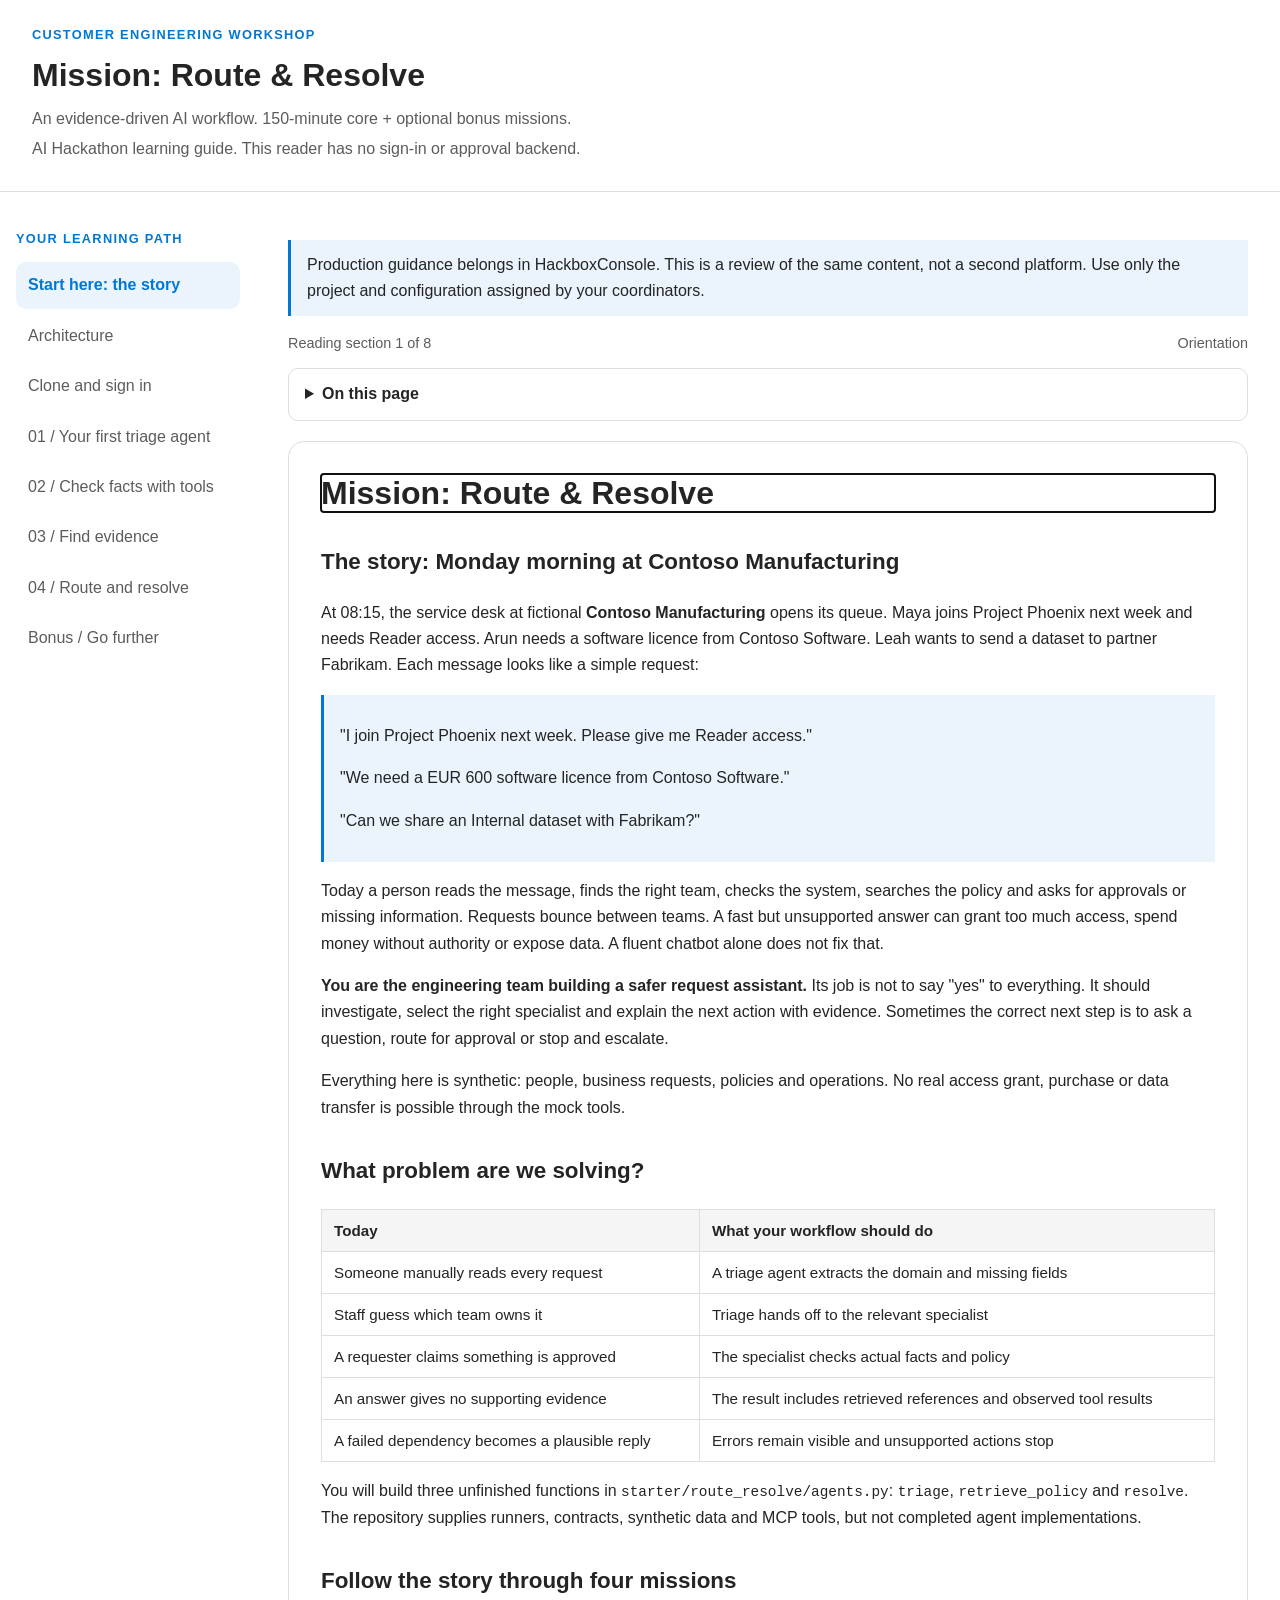
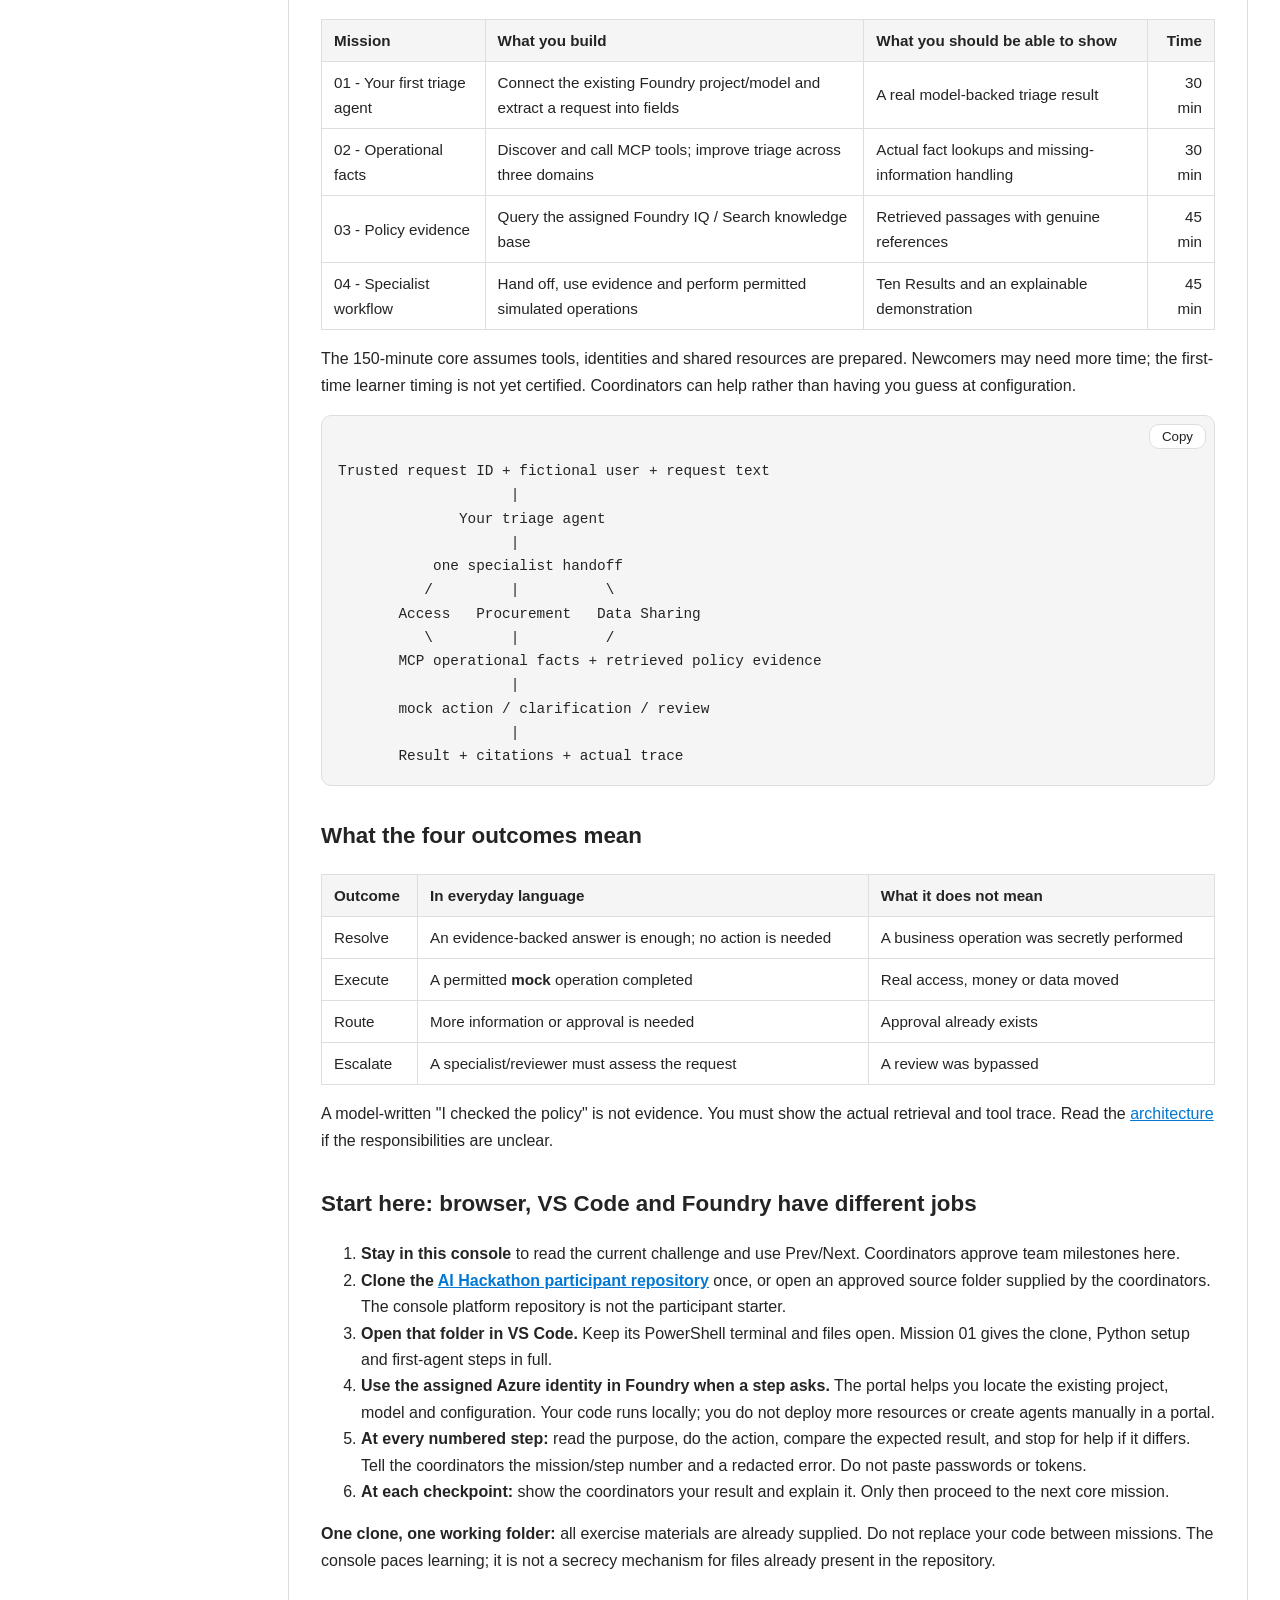
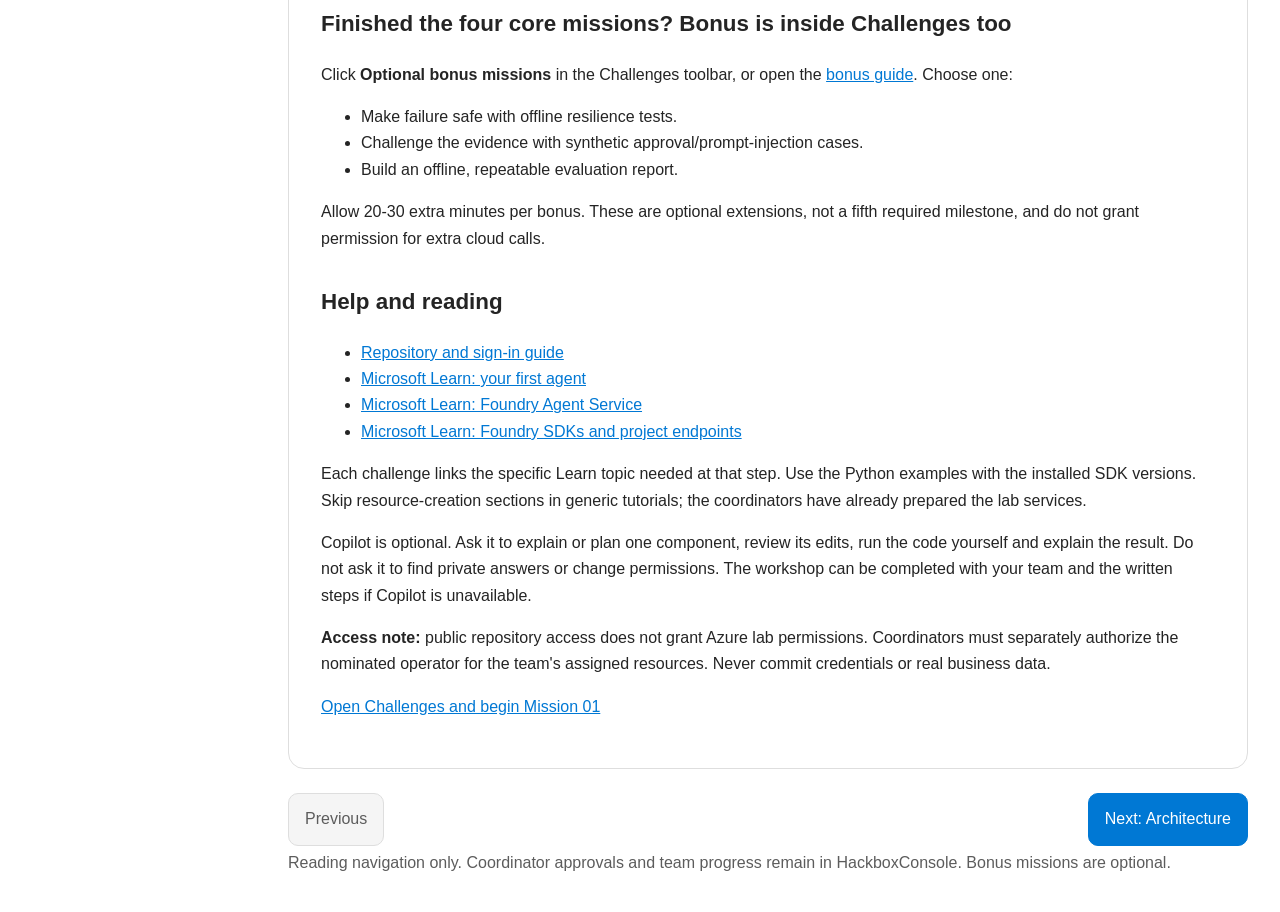
==== commit d9625c90: "Publish AI Hackathon participant starter and guided missions Include beginner guidance, optional bon" ====
--- a/index.html
+++ b/index.html
@@ -3,20 +3,19 @@
 <head>
 <meta charset="utf-8">
 <meta name="viewport" content="width=device-width, initial-scale=1">
-<title>Mission: Route &amp; Resolve - Customer Review</title>
+<title>AI Hackathon - Mission: Route &amp; Resolve</title>
 <script>
   (() => {
     const param = new URLSearchParams(window.location.search).get("scoutTheme");
-    const theme =
-      param || (window.matchMedia("(prefers-color-scheme: dark)").matches ? "dark" : "light");
+    const theme = param || "light";
     document.documentElement.setAttribute("data-theme", theme);
   })();
 </script>
 <style>
 :root {
   color-scheme: light;
-  --cp-bg: #f7f4ef;
-  --cp-bg-elevated: #fcfbf8;
+  --cp-bg: #ffffff;
+  --cp-bg-elevated: #ffffff;
   --cp-surface: #ffffff;
   --cp-surface-soft: #f5f5f5;
   --cp-border: #dedede;
@@ -24,9 +23,9 @@
   --cp-text: #242424;
   --cp-text-muted: #5c5c5c;
   --cp-text-soft: #6f6f6f;
-  --cp-accent: #b11f4b;
-  --cp-accent-hover: #9a1a41;
-  --cp-accent-soft: rgba(177, 31, 75, 0.08);
+  --cp-accent: #0078d4;
+  --cp-accent-hover: #106ebe;
+  --cp-accent-soft: rgba(0, 120, 212, 0.08);
   --cp-accent-fg: #ffffff;
   --cp-success: #16a34a;
   --cp-danger: #dc2626;
@@ -37,7 +36,7 @@
   --cp-panel: rgba(255, 255, 255, 0.86);
   --cp-panel-strong: rgba(255, 255, 255, 0.96);
   --cp-sheen: rgba(255, 255, 255, 0.55);
-  --cp-highlight: rgba(177, 31, 75, 0.12);
+  --cp-highlight: rgba(0, 120, 212, 0.12);
 }
 html[data-theme="dark"] {
   color-scheme: dark;
@@ -50,9 +49,9 @@
   --cp-text: #dedede;
   --cp-text-muted: #919191;
   --cp-text-soft: #b0b0b0;
-  --cp-accent: #fd8ea1;
-  --cp-accent-hover: #fb7b91;
-  --cp-accent-soft: rgba(253, 142, 161, 0.14);
+  --cp-accent: #4da6ff;
+  --cp-accent-hover: #77baff;
+  --cp-accent-soft: rgba(77, 166, 255, 0.14);
   --cp-accent-fg: #1a1a1a;
   --cp-success: #4ade80;
   --cp-danger: #f87171;
@@ -63,7 +62,7 @@
   --cp-panel: rgba(41, 41, 41, 0.72);
   --cp-panel-strong: rgba(41, 41, 41, 0.96);
   --cp-sheen: rgba(255, 255, 255, 0.04);
-  --cp-highlight: rgba(253, 142, 161, 0.12);
+  --cp-highlight: rgba(77, 166, 255, 0.12);
 }
 .workshop {
   font-family: "Segoe UI", Aptos, Calibri, -apple-system, BlinkMacSystemFont, sans-serif;
@@ -173,7 +172,7 @@
   <div class="eyebrow">Customer engineering workshop</div>
   <h1>Mission: Route &amp; Resolve</h1>
   <p class="muted">An evidence-driven AI workflow. 150-minute core + optional bonus missions.</p>
-  <p class="muted">Local review only - not published. This preview has no sign-in or approval backend.</p>
+  <p class="muted">AI Hackathon learning guide. This reader has no sign-in or approval backend.</p>
 </header>
 <div class="review-layout">
   <nav aria-label="Workshop sections">
@@ -181,15 +180,15 @@
     <a href="#brief" data-time="Orientation">Start here: the story</a>
     <a href="#architecture" data-time="Orientation">Architecture</a>
     <a href="#setup" data-time="Preparation">Clone and sign in</a>
-    <a href="#mission-01" data-time="30 minutes">01 / Establish the base</a>
-    <a href="#mission-02" data-time="30 minutes">02 / Investigate</a>
+    <a href="#mission-01" data-time="30 minutes">01 / Your first triage agent</a>
+    <a href="#mission-02" data-time="30 minutes">02 / Check facts with tools</a>
     <a href="#mission-03" data-time="45 minutes">03 / Find evidence</a>
     <a href="#mission-04" data-time="45 minutes">04 / Route and resolve</a>
     <a href="#bonus" data-time="Optional / 20-30 min each">Bonus / Go further</a>
   </nav>
   <main class="review-main">
     <p class="notice">Production guidance belongs in HackboxConsole. This is a review of the same content,
-      not a second platform. Shared Azure resources and participant authorization are not yet live-verified.</p>
+      not a second platform. Use only the project and configuration assigned by your coordinators.</p>
     <div class="reading-status">
       <span id="section-position" role="status" aria-live="polite"></span>
       <span id="section-time"></span>
@@ -200,122 +199,201 @@
     </details>
     <p id="copy-status" role="status" aria-live="polite"></p>
     <section id="brief" class="review-card" hidden><h1>Mission: Route &amp; Resolve</h1>
-<h2>The story: a request arrives</h2>
-<p>It is the start of a busy working day at fictional <strong>Contoso Manufacturing</strong>.
-Three requests arrive:</p>
+<h2>The story: Monday morning at Contoso Manufacturing</h2>
+<p>At 08:15, the service desk at fictional <strong>Contoso Manufacturing</strong> opens its queue.
+Maya joins Project Phoenix next week and needs Reader access. Arun needs a
+software licence from Contoso Software. Leah wants to send a dataset to partner
+Fabrikam. Each message looks like a simple request:</p>
 <blockquote>
 <p>"I join Project Phoenix next week. Please give me Reader access."</p>
-<p>"We need a EUR 600 software license from Contoso Software."</p>
+<p>"We need a EUR 600 software licence from Contoso Software."</p>
 <p>"Can we share an Internal dataset with Fabrikam?"</p>
 </blockquote>
-<p>Today, people manually read these requests, check facts, look up policy and find
-the right approver. A plausible reply is not enough: an incorrect approval can
-grant excessive access, spend money or expose information.</p>
-<p><strong>You are the engineering team.</strong> Build a small AI-powered workflow that does
-the investigation, chooses the right specialist and explains the next action
-using real evidence from this fictional lab.</p>
-<h2>Your problem statement</h2>
-<p>Given an unstructured request and a trusted request/user ID:</p>
-<ol>
-<li>Understand the domain and identify missing information.</li>
-<li>Gather operational facts through MCP tools.</li>
-<li>Retrieve the relevant policy and preserve its citations.</li>
-<li>Hand off to Access, Procurement or Data Sharing.</li>
-<li>Perform only a permitted <strong>simulated</strong> operation, or route/escalate it.</li>
-<li>Explain the outcome with evidence.</li>
-</ol>
-<p>The four outcomes are <strong>Resolve</strong>, <strong>Execute</strong>, <strong>Route</strong>, and <strong>Escalate</strong>.
-You will learn their differences as you build. This is not a general support
-chatbot, and fluent text is not proof that an operation happened.</p>
-<h2>The architecture you will build</h2>
-<pre><code class="language-text">Trusted request ID + synthetic user + request text
-                         |
-                      Triage
-                         |
-            one specialist handoff
-           /             |             \
-       Access       Procurement      Data Sharing
-           \             |             /
-            policy retrieval + MCP facts
-                         |
-          mock action or clarification
-                         |
-       Result + citations + actual trace
-</code></pre>
-<p>The facilitator supplies the shared Foundry models and Search knowledge base.
-Your code runs in VS Code. The local MCP server has fictional operational data;
-it cannot change real business systems. Read the detailed
-<a href="#architecture">architecture</a> in the repository.</p>
-<h2>How this workshop works</h2>
-<p><strong>One console link. One repository clone. One working folder.</strong></p>
-<ol>
-<li>Sign in to this console using the credentials supplied by the facilitator.</li>
-<li>Read this briefing, then open <strong>Challenges</strong> to start Mission 01.</li>
-<li>Follow the repository onboarding in <strong>README.md</strong>: clone, open VS Code,
-   sign in to optional Copilot and prepare Python.</li>
-<li>Follow the current console mission alongside your code.</li>
-<li>Use its commands and expected results to check each step. If stuck for
-   three minutes, ask the facilitator with the step number and a redacted error.</li>
-<li>Show your evidence and obtain approval before moving on.</li>
-</ol>
-<p>The console controls the guided pace, not secrecy of files in your repository.
-All exercise materials are included in the initial clone; facilitator solutions
-and the answer-key grader are kept separately.</p>
-<h2>The four missions</h2>
+<p>Today a person reads the message, finds the right team, checks the system,
+searches the policy and asks for approvals or missing information. Requests bounce
+between teams. A fast but unsupported answer can grant too much access, spend
+money without authority or expose data. A fluent chatbot alone does not fix that.</p>
+<p><strong>You are the engineering team building a safer request assistant.</strong> Its job is
+not to say "yes" to everything. It should investigate, select the right specialist
+and explain the next action with evidence. Sometimes the correct next step is
+to ask a question, route for approval or stop and escalate.</p>
+<p>Everything here is synthetic: people, business requests, policies and operations.
+No real access grant, purchase or data transfer is possible through the mock tools.</p>
+<h2>What problem are we solving?</h2>
 <table>
 <thead>
 <tr>
-<th>Mission</th>
-<th>Question you will answer</th>
-<th style="text-align: right;">Time</th>
+<th>Today</th>
+<th>What your workflow should do</th>
 </tr>
 </thead>
 <tbody>
 <tr>
-<td>01 - Establish the base</td>
-<td>What are we building, and can my environment run it?</td>
-<td style="text-align: right;">30 min</td>
-</tr>
-<tr>
-<td>02 - Investigate</td>
-<td>What is being requested, and which facts can I verify?</td>
-<td style="text-align: right;">30 min</td>
-</tr>
-<tr>
-<td>03 - Find evidence</td>
-<td>Which policy supports the next step?</td>
-<td style="text-align: right;">45 min</td>
-</tr>
-<tr>
-<td>04 - Route and resolve</td>
-<td>Which specialist should act, and what actually happened?</td>
-<td style="text-align: right;">45 min</td>
+<td>Someone manually reads every request</td>
+<td>A triage agent extracts the domain and missing fields</td>
+</tr>
+<tr>
+<td>Staff guess which team owns it</td>
+<td>Triage hands off to the relevant specialist</td>
+</tr>
+<tr>
+<td>A requester claims something is approved</td>
+<td>The specialist checks actual facts and policy</td>
+</tr>
+<tr>
+<td>An answer gives no supporting evidence</td>
+<td>The result includes retrieved references and observed tool results</td>
+</tr>
+<tr>
+<td>A failed dependency becomes a plausible reply</td>
+<td>Errors remain visible and unsupported actions stop</td>
 </tr>
 </tbody>
 </table>
-<p><strong>Early finishers:</strong> choose one <a href="#bonus">optional bonus mission</a>:
-make failure safe, challenge the evidence or build a repeatable evaluation
-report. Allow 20-30 extra minutes. These are not required console milestones.</p>
-<p>The 150-minute core assumes tools, identities and shared resources are ready.
-Stretch tasks are optional. First-time learner timing still needs a rehearsal.</p>
-<h2>Use Copilot as a partner, not an authority</h2>
-<p>Each mission includes prompts to explain a concept, help implement one component
-or review your evidence. Ask for a plan first and review edits before accepting.
-You must still run the code and explain why the result is justified.</p>
-<p>Never send passwords, TAPs, tokens, real business data or customer documents to
-chat. Do not authorize Copilot to deploy resources or broaden permissions.
-No Copilot entitlement? Continue with the guide, your team and the facilitator.</p>
-<h2>Your final demonstration</h2>
-<p>Show one permitted mock action, one approval route and one escalation. Point to
-the retrieved policy and actual tool trace. Explain one limitation. Every result
-must say <code>simulation: true</code>.</p>
-<p><strong>Local review status:</strong> this content and the working code skeleton are prepared
-for customer review. Publishing, live Foundry integration, participant resource
-permissions and automated cleanup are separate readiness gates.</p>
+<p>You will build three unfinished functions in <code>starter/route_resolve/agents.py</code>:
+<code>triage</code>, <code>retrieve_policy</code> and <code>resolve</code>. The repository supplies runners,
+contracts, synthetic data and MCP tools, but not completed agent implementations.</p>
+<h2>Follow the story through four missions</h2>
+<table>
+<thead>
+<tr>
+<th>Mission</th>
+<th>What you build</th>
+<th>What you should be able to show</th>
+<th style="text-align: right;">Time</th>
+</tr>
+</thead>
+<tbody>
+<tr>
+<td>01 - Your first triage agent</td>
+<td>Connect the existing Foundry project/model and extract a request into fields</td>
+<td>A real model-backed triage result</td>
+<td style="text-align: right;">30 min</td>
+</tr>
+<tr>
+<td>02 - Operational facts</td>
+<td>Discover and call MCP tools; improve triage across three domains</td>
+<td>Actual fact lookups and missing-information handling</td>
+<td style="text-align: right;">30 min</td>
+</tr>
+<tr>
+<td>03 - Policy evidence</td>
+<td>Query the assigned Foundry IQ / Search knowledge base</td>
+<td>Retrieved passages with genuine references</td>
+<td style="text-align: right;">45 min</td>
+</tr>
+<tr>
+<td>04 - Specialist workflow</td>
+<td>Hand off, use evidence and perform permitted simulated operations</td>
+<td>Ten Results and an explainable demonstration</td>
+<td style="text-align: right;">45 min</td>
+</tr>
+</tbody>
+</table>
+<p>The 150-minute core assumes tools, identities and shared resources are prepared.
+Newcomers may need more time; the first-time learner timing is not yet certified.
+Coordinators can help rather than having you guess at configuration.</p>
+<pre><code class="language-text">Trusted request ID + fictional user + request text
+                    |
+              Your triage agent
+                    |
+           one specialist handoff
+          /         |          \
+       Access   Procurement   Data Sharing
+          \         |          /
+       MCP operational facts + retrieved policy evidence
+                    |
+       mock action / clarification / review
+                    |
+       Result + citations + actual trace
+</code></pre>
+<h2>What the four outcomes mean</h2>
+<table>
+<thead>
+<tr>
+<th>Outcome</th>
+<th>In everyday language</th>
+<th>What it does not mean</th>
+</tr>
+</thead>
+<tbody>
+<tr>
+<td>Resolve</td>
+<td>An evidence-backed answer is enough; no action is needed</td>
+<td>A business operation was secretly performed</td>
+</tr>
+<tr>
+<td>Execute</td>
+<td>A permitted <strong>mock</strong> operation completed</td>
+<td>Real access, money or data moved</td>
+</tr>
+<tr>
+<td>Route</td>
+<td>More information or approval is needed</td>
+<td>Approval already exists</td>
+</tr>
+<tr>
+<td>Escalate</td>
+<td>A specialist/reviewer must assess the request</td>
+<td>A review was bypassed</td>
+</tr>
+</tbody>
+</table>
+<p>A model-written "I checked the policy" is not evidence. You must show the actual
+retrieval and tool trace. Read the <a href="#architecture">architecture</a> if the
+responsibilities are unclear.</p>
+<h2>Start here: browser, VS Code and Foundry have different jobs</h2>
+<ol>
+<li><strong>Stay in this console</strong> to read the current challenge and use Prev/Next.
+   Coordinators approve team milestones here.</li>
+<li><strong>Clone the <a href="https://github.com/kirannn-kp/AI-Hackathon">AI Hackathon participant repository</a></strong>
+   once, or open an approved source folder supplied by the coordinators.
+   The console platform repository is not the participant starter.</li>
+<li><strong>Open that folder in VS Code.</strong> Keep its PowerShell terminal and files open.
+   Mission 01 gives the clone, Python setup and first-agent steps in full.</li>
+<li><strong>Use the assigned Azure identity in Foundry when a step asks.</strong> The portal
+   helps you locate the existing project, model and configuration. Your code runs
+   locally; you do not deploy more resources or create agents manually in a portal.</li>
+<li><strong>At every numbered step:</strong> read the purpose, do the action, compare the expected
+   result, and stop for help if it differs. Tell the coordinators the mission/step
+   number and a redacted error. Do not paste passwords or tokens.</li>
+<li><strong>At each checkpoint:</strong> show the coordinators your result and explain it.
+   Only then proceed to the next core mission.</li>
+</ol>
+<p><strong>One clone, one working folder:</strong> all exercise materials are already supplied.
+Do not replace your code between missions. The console paces learning; it is
+not a secrecy mechanism for files already present in the repository.</p>
+<h2>Finished the four core missions? Bonus is inside Challenges too</h2>
+<p>Click <strong>Optional bonus missions</strong> in the Challenges toolbar, or open the
+<a href="#bonus">bonus guide</a>. Choose one:</p>
+<ul>
+<li>Make failure safe with offline resilience tests.</li>
+<li>Challenge the evidence with synthetic approval/prompt-injection cases.</li>
+<li>Build an offline, repeatable evaluation report.</li>
+</ul>
+<p>Allow 20-30 extra minutes per bonus. These are optional extensions, not a fifth
+required milestone, and do not grant permission for extra cloud calls.</p>
+<h2>Help and reading</h2>
+<ul>
+<li><a href="#setup">Repository and sign-in guide</a></li>
+<li><a href="https://learn.microsoft.com/en-us/agent-framework/get-started/your-first-agent">Microsoft Learn: your first agent</a></li>
+<li><a href="https://learn.microsoft.com/en-us/azure/foundry/agents/overview">Microsoft Learn: Foundry Agent Service</a></li>
+<li><a href="https://learn.microsoft.com/en-us/azure/foundry/how-to/develop/sdk-overview">Microsoft Learn: Foundry SDKs and project endpoints</a></li>
+</ul>
+<p>Each challenge links the specific Learn topic needed at that step. Use the Python
+examples with the installed SDK versions. Skip resource-creation sections in
+generic tutorials; the coordinators have already prepared the lab services.</p>
+<p>Copilot is optional. Ask it to explain or plan one component, review its edits,
+run the code yourself and explain the result. Do not ask it to find private
+answers or change permissions. The workshop can be completed with your team
+and the written steps if Copilot is unavailable.</p>
+<p><strong>Access note:</strong> public repository access does not grant Azure lab permissions.
+Coordinators must separately authorize the nominated operator for the team's
+assigned resources. Never commit credentials or real business data.</p>
 <p><a href="#mission-01">Open Challenges and begin Mission 01</a></p></section>
 <section id="architecture" class="review-card" hidden><h1>Architecture: evidence before action</h1>
 <h2>The complete picture</h2>
-<pre><code class="language-text">Participant                             Facilitator-provided Azure lab
+<pre><code class="language-text">Participant                             Coordinator-provided Azure lab
 -----------                             ------------------------------
 HackboxConsole: read the guided mission
 GitHub/Copilot: optional coding help
@@ -385,7 +463,7 @@
 <tr>
 <td><code>data/policies</code></td>
 <td>Fictional policy documents</td>
-<td>Supplied and preloaded by facilitator</td>
+<td>Supplied and preloaded by coordinators</td>
 </tr>
 <tr>
 <td><code>data/final-requests.json</code></td>
@@ -395,7 +473,7 @@
 <tr>
 <td>Shared Foundry/Search services</td>
 <td>Approved model and policy retrieval</td>
-<td>Facilitator provides</td>
+<td>Coordinators provide</td>
 </tr>
 </tbody>
 </table>
@@ -412,7 +490,7 @@
   system rules.</li>
 <li>A model saying "approved" is not verified authorization.</li>
 <li>A queued request is not a completed operation.</li>
-<li>Naming a knowledge base after a team is not access control. The facilitator
+<li>Naming a knowledge base after a team is not access control. The coordinators
   must verify actual team authorization.</li>
 <li>The local MCP endpoint binds to loopback and is unauthenticated. Never expose
   it through a public tunnel. Any hosted tool endpoint needs separately verified
@@ -422,849 +500,983 @@
 </ul>
 <p>The exercise does not require participants to deploy resources, administer
 identities or obtain subscription Owner.</p></section>
-<section id="setup" class="review-card" hidden><h1>Mission: Route &amp; Resolve</h1>
-<h2>Your team is the engineering team</h2>
-<p>An employee asks for access. A buyer requests software. A colleague wants to
-share a dataset. The requests look simple, but the right response depends on
-policy, existing facts and approval authority.</p>
-<p>Your mission is to build an evidence-driven AI workflow that understands the
-request, selects a specialist and reports what can happen next. This is a
-professional hands-on workshop using a <strong>fictional manufacturing case study</strong>.
-No real customer data or business systems are connected.</p>
-<p><strong>Where to read:</strong> open your facilitator's HackboxConsole link, sign in, and
-start on its workshop home page. Read each mission there while editing this
-repository in VS Code. The same guides are under <a href="#brief">docs/</a>
-for reference. This repository is the working codebase, not a replacement for
-the guided console experience.</p>
-<h2>1. Read the mission before coding</h2>
-<ul>
-<li><a href="#brief">Mission briefing and definition of success</a></li>
-<li><a href="#architecture">Architecture and component responsibilities</a></li>
-<li><a href="#bonus">Optional bonus missions for early finishers</a></li>
-<li>Four missions, one working folder, approximately <strong>150 minutes</strong>.</li>
-<li>All exercise materials are available from the initial clone. Console
-  milestones pace the workshop; they do not make repository files secret.</li>
-<li>Agent implementations are deliberately unfinished. You will build them.
-  Facilitator answers and the answer-key grader are not included.</li>
-</ul>
-<h2>2. Clone once and open VS Code</h2>
-<p>Before the workshop, install Git, VS Code, Python 3.12+ and Azure CLI, or use the
-facilitator's prepared workstation. Docker is not required.</p>
-<p>The repository URL will be supplied after the customer review/publishing step.
-There is no published remote configured in this local review copy.</p>
-<p>For the organizer's local review, this is also a standalone Git repository
-named <code>route-resolve-workshop</code>, with a <code>main</code> branch and no remote. You can clone
-its local path into a different working directory; no GitHub publication is needed:</p>
-<pre><code class="language-powershell">git clone &quot;C:\Github Repo\route-resolve-workshop&quot; &quot;$env:TEMP\route-resolve-team-review&quot;
-</code></pre>
-<p>Use a fresh target folder and open that clone in VS Code. This organizer-only
-path is not the address customers will receive after publishing.</p>
-<pre><code class="language-powershell">$repositoryUrl = Read-Host &quot;Paste the workshop Git repository URL supplied by your facilitator&quot;
-git clone $repositoryUrl route-resolve-workshop
-cd route-resolve-workshop
+<section id="setup" class="review-card" hidden><h1>AI Hackathon - Mission: Route &amp; Resolve</h1>
+<p>Build an evidence-driven request assistant for fictional Contoso Manufacturing.
+Start with one triage agent, add operational tools and policy evidence, then
+connect specialists into a bounded workflow. All data and actions are synthetic.</p>
+<p><strong>Read in HackboxConsole; edit and run in VS Code.</strong> This repository contains
+your exercise code, not the console platform. Keep the same clone for all four
+missions. <a href="#brief">Read the full story</a>.</p>
+<h2>1. Before you type commands</h2>
+<p>The coordinators supply your console login, approved workshop source, team ID,
+Azure operator/tenant, direct Foundry project link, project endpoint, shared
+chat deployment, Search endpoint and team knowledge-base name.
+Do not use another team's values or a personal Azure project.</p>
+<table>
+<thead>
+<tr>
+<th>You sign into</th>
+<th>Why</th>
+<th>Where</th>
+</tr>
+</thead>
+<tbody>
+<tr>
+<td>HackboxConsole with your team login</td>
+<td>Read missions and see team progress</td>
+<td>Browser</td>
+</tr>
+<tr>
+<td>Your approved GitHub account</td>
+<td>Clone the approved repository; optional Copilot</td>
+<td>Git / VS Code</td>
+</tr>
+<tr>
+<td>The assigned Azure operator identity</td>
+<td>Call the lab's Foundry/Search services</td>
+<td>Azure CLI and Foundry browser</td>
+</tr>
+</tbody>
+</table>
+<p>One nominated operator uses the Azure lab identity while the team collaborates.
+Do not share passwords, TAPs or MFA. GitHub/Copilot access is not automatically
+included with an Azure training identity. Copilot is optional.</p>
+<p>Use a prepared workstation or install Git, VS Code, Python 3.12+ and Azure CLI
+before the timed workshop. Docker is not required. Ask the coordinators if a
+prerequisite is missing.</p>
+<h2>2. Clone once, open VS Code, then open a terminal</h2>
+<p><strong>Participant repository:</strong> https://github.com/kirannn-kp/AI-Hackathon
+This public repository contains the unsolved workshop starter and synthetic data,
+not private coordinator implementations or Azure credentials.</p>
+<p>If the folder is already prepared, skip cloning. Otherwise, in PowerShell:</p>
+<pre><code class="language-powershell">git clone https://github.com/kirannn-kp/AI-Hackathon.git
+cd AI-Hackathon
 code .
 </code></pre>
-<p>Expected: VS Code opens the folder containing this README and <code>pyproject.toml</code>.
-Keep this same folder for all four missions. Do not download replacement source
-folders, overwrite your work, or clone the private facilitator repository.</p>
-<h2>3. Sign in to GitHub Copilot</h2>
+<p>For an approved extracted folder, use VS Code <strong>File &gt; Open Folder</strong> instead.
+Do not clone a ZIP file. In VS Code use <strong>Terminal &gt; New Terminal</strong> and select
+PowerShell. Check that it is at the workshop root:</p>
+<pre><code class="language-powershell">Get-Location
+Get-ChildItem README.md, pyproject.toml
+</code></pre>
+<p><strong>Expected:</strong> the Explorer shows <code>README.md</code>, <code>pyproject.toml</code>, <code>starter</code>, <code>data</code>
+and <code>tests</code>. Stay in this same folder through Mission 04 and optional bonus tasks.</p>
+<h2>3. Optional: sign in to Copilot for explanations and coding help</h2>
 <ol>
-<li>In VS Code open the <strong>Accounts</strong> menu and sign in to your approved GitHub
-   account. If prompted, complete the browser authorization and return to VS Code.</li>
-<li>Open <strong>Chat</strong> and choose GitHub Copilot. Follow the setup/sign-in prompt if
-   it appears; interface labels can vary by VS Code version.</li>
-<li>Confirm this account has Copilot access. An Azure training identity or TAP
-   does <strong>not</strong> automatically provide a GitHub account or Copilot license.</li>
-<li>Try the following in explanation/read-only mode:</li>
+<li>Use VS Code's <strong>Accounts</strong> menu to sign in to your approved GitHub account.</li>
+<li>Open Chat and follow the Copilot sign-in/setup prompt if needed.</li>
+<li>Ask it to explain this workspace before letting it edit:</li>
 </ol>
-<pre><code class="language-text">I am joining this workshop. Read README.md and docs/START_HERE.md in this
-workspace only. Do not edit files or run commands. Explain the business problem,
-the architecture and my first task in simple terms. Ask me one question to
-check understanding. Do not look for facilitator solutions.
-</code></pre>
-<p>Expected: an explanation of this case study, not a deployment proposal.
-Copilot is optional. If it is unavailable, pair with your team or ask the
-facilitator; the guides contain the steps without requiring Copilot.</p>
-<p>For coding prompts, ask for a plan first and review edits/terminal commands.
-Never paste passwords, TAPs, keys, tokens or real customer information into chat.</p>
-<h2>4. Prepare the local Python environment</h2>
-<p>In a VS Code PowerShell terminal, from this repository root:</p>
+<pre><code class="language-text">Read README.md and docs/START_HERE.md in this workspace only. Do not edit files,
+run commands or search for private answers. Explain the story, what my first
+triage agent does, and the first three setup actions in simple words.
+</code></pre>
+<p><strong>Expected:</strong> an explanation, not a deployment proposal. If Copilot is unavailable,
+continue with your team and the numbered mission steps. Never paste credentials,
+real business data or customer documents into chat.</p>
+<h2>4. Prepare Python and check local imports</h2>
+<p>Skip creating/installing again if this same environment is already prepared:</p>
 <pre><code class="language-powershell">python --version
 python -m venv .venv
 .\.venv\Scripts\python -m pip install -e &quot;.[mcp,cloud]&quot;
 .\.venv\Scripts\python -m route_resolve.lab check
 </code></pre>
-<p>Expected: Python 3.12+ and <strong>Contracts ready</strong>. The check does not call a model.
-Select <strong>Python: Select Interpreter</strong> in the command palette and select this
-folder's <code>.venv</code>. Using the explicit executable avoids activation-policy changes.
-The functions in <code>starter/route_resolve/agents.py</code> remain unfinished on purpose.</p>
-<p>On a facilitator-supported macOS/Linux machine, create the environment with
-<code>python3</code> and replace <code>.\.venv\Scripts\python</code> with <code>.venv/bin/python</code>.</p>
-<h2>5. Cloud configuration: a separate identity</h2>
-<p>You have three separate sign-ins:</p>
+<p><strong>Expected:</strong> Python 3.12+ and <strong>Contracts ready</strong>. Use <strong>Ctrl+Shift+P &gt; Python:
+Select Interpreter</strong> to select this folder's <code>.venv</code>. Explicit executable paths
+avoid activation-policy changes. This check does not call a model or prove Azure
+access; the three agent functions are deliberately unfinished.</p>
+<p>On a coordinator-supported macOS/Linux workstation use <code>python3</code> and replace
+<code>.\.venv\Scripts\python</code> with <code>.venv/bin/python</code>.</p>
+<h2>5. Sign in to Azure and identify your existing Foundry project</h2>
+<p>First check the cached account:</p>
+<pre><code class="language-powershell">az account show --query &quot;{operator:user.name,tenant:tenantId}&quot; --output json
+</code></pre>
+<p>If it is already the assigned operator/tenant, reuse it. Otherwise:</p>
+<pre><code class="language-powershell">$tenantId = Read-Host &quot;Azure tenant ID from the coordinators&quot;
+az login --tenant $tenantId --allow-no-subscriptions --use-device-code
+az account show --query &quot;{operator:user.name,tenant:tenantId}&quot; --output json
+</code></pre>
+<p>Open the coordinator's direct project link or <a href="https://ai.azure.com/">Microsoft Foundry</a>
+as that same operator. Match the assigned project name, then locate its
+<strong>Project endpoint</strong> and the existing chat deployment. A browser page URL is
+not an SDK endpoint; a model family name is not necessarily a deployment name.</p>
+<p>Portal labels and visibility vary. If a listing is absent, use verified handout
+values and ask the coordinators; do not create resources or broaden permissions.
+<a href="https://learn.microsoft.com/en-us/azure/foundry/how-to/develop/sdk-overview">Learn about project endpoints</a>.</p>
+<h2>6. Set configuration in the terminal that runs your code</h2>
+<pre><code class="language-powershell">$env:TEAM_ID = Read-Host &quot;Assigned team ID&quot;
+$env:FOUNDRY_PROJECT_ENDPOINT = Read-Host &quot;Assigned Foundry project endpoint&quot;
+$env:FOUNDRY_MODEL = Read-Host &quot;Shared chat deployment name&quot;
+$env:SEARCH_ENDPOINT = Read-Host &quot;Assigned HTTPS Search endpoint&quot;
+$env:TEAM_KNOWLEDGE_BASE = Read-Host &quot;Assigned team knowledge-base name&quot;
+</code></pre>
+<p>These values apply to this terminal only. A second terminal needs its own
+assignments. <code>.env.example</code> documents the names but is <strong>not automatically loaded</strong>.
+Keep any local <code>.env</code> out of Git. Use the assigned CLI identity in your adapters
+and never print access tokens. A successful login is not proof of model/retrieval
+authorization; the real mission calls test those permissions.</p>
+<p>Commands that can invoke shared services require <code>--allow-cloud</code>. Add it only
+with coordinator approval. Budget alerts/rate limits are not spending caps.</p>
+<h2>7. Build in order - do not implement everything at once</h2>
 <table>
 <thead>
 <tr>
-<th>Sign-in</th>
-<th>Purpose</th>
+<th>Mission</th>
+<th>Edit/build</th>
+<th>Check</th>
+<th>Guide</th>
 </tr>
 </thead>
 <tbody>
 <tr>
-<td>HackboxConsole team login</td>
-<td>Read missions, see credentials and obtain milestone approval</td>
-</tr>
-<tr>
-<td>Your approved GitHub account</td>
-<td>Access this code repository and optional Copilot</td>
-</tr>
-<tr>
-<td>Facilitator-provided Entra identity</td>
-<td>Access the assigned Azure/Foundry lab</td>
+<td>01 / 30 min</td>
+<td>Your first model-backed <code>triage</code> agent</td>
+<td>One real P01 triage result</td>
+<td><a href="#mission-01">Mission 01</a></td>
+</tr>
+<tr>
+<td>02 / 30 min</td>
+<td>MCP fact lookup; improve triage</td>
+<td>Nine tools, three domains, missing fields</td>
+<td><a href="#mission-02">Mission 02</a></td>
+</tr>
+<tr>
+<td>03 / 45 min</td>
+<td><code>retrieve_policy</code> adapter</td>
+<td>Real passages and references</td>
+<td><a href="#mission-03">Mission 03</a></td>
+</tr>
+<tr>
+<td>04 / 45 min</td>
+<td><code>resolve</code> specialist workflow</td>
+<td>Ten Results and an evidence-based demo</td>
+<td><a href="#mission-04">Mission 04</a></td>
+</tr>
+<tr>
+<td>Optional / 20-30 min each</td>
+<td>Resilience, evidence challenges or evaluation</td>
+<td>Offline bonus evidence</td>
+<td><a href="#bonus">Bonus missions</a></td>
 </tr>
 </tbody>
 </table>
-<p>Do not reuse or share passwords between them. One nominated operator uses the
-team's Azure identity while teammates collaborate.</p>
-<p>Only continue when the facilitator confirms resources and permissions are ready:</p>
-<pre><code class="language-powershell">$tenantId = Read-Host &quot;Paste the facilitator-provided tenant ID&quot;
-az login --tenant $tenantId --allow-no-subscriptions
-az account show --query user.name --output tsv
-$env:TEAM_ID = Read-Host &quot;Enter the assigned team ID, for example team-01&quot;
-$env:FOUNDRY_PROJECT_ENDPOINT = Read-Host &quot;Paste the assigned Foundry project endpoint&quot;
-$env:FOUNDRY_MODEL = Read-Host &quot;Paste the shared chat deployment name&quot;
-$env:SEARCH_ENDPOINT = Read-Host &quot;Paste the assigned HTTPS Search endpoint&quot;
-$env:TEAM_KNOWLEDGE_BASE = Read-Host &quot;Paste the assigned knowledge-base name&quot;
-</code></pre>
-<p>Expected: your assigned operator identity, not a personal account. A successful
-sign-in alone does not prove resource access; the facilitator verifies it.
-Variables apply to this terminal. A new terminal needs its own assignments.</p>
-<p>The root <code>.env.example</code> documents the variable names. It does <strong>not</strong> load
-automatically. If you use a local <code>.env</code>, keep it out of Git and load it
-explicitly in your code. Never print tokens to prove authentication.</p>
-<p>All runner commands that could invoke shared cloud services require an explicit
-<code>--allow-cloud</code> flag. Add it only after facilitator approval. A budget alert or
-rate limit is not a spending cap.</p>
-<h2>6. Follow the missions in the console</h2>
+<p>Read the purpose, perform the numbered action, compare its expected result, then
+show the coordinators at the checkpoint. The console's <strong>Optional bonus missions</strong>
+button stays available after Challenge 4. Bonus is not a fifth required milestone.</p>
+<h3>Files you will work with</h3>
 <table>
 <thead>
 <tr>
-<th>Mission</th>
-<th>You build</th>
-<th style="text-align: right;">Time</th>
-<th>Local guide</th>
+<th>Path</th>
+<th>Responsibility</th>
 </tr>
 </thead>
 <tbody>
 <tr>
-<td>01 - Establish the base</td>
-<td>Explain the flow and verify your setup</td>
-<td style="text-align: right;">30 min</td>
-<td><a href="#mission-01">Mission 01</a></td>
-</tr>
-<tr>
-<td>02 - Investigate the request</td>
-<td>Structured triage and operational fact lookup</td>
-<td style="text-align: right;">30 min</td>
-<td><a href="#mission-02">Mission 02</a></td>
-</tr>
-<tr>
-<td>03 - Find the evidence</td>
-<td>Policy retrieval and faithful citations</td>
-<td style="text-align: right;">45 min</td>
-<td><a href="#mission-03">Mission 03</a></td>
-</tr>
-<tr>
-<td>04 - Route and resolve</td>
-<td>Bounded specialist handoff and simulated actions</td>
-<td style="text-align: right;">45 min</td>
-<td><a href="#mission-04">Mission 04</a></td>
+<td><code>starter/route_resolve/agents.py</code></td>
+<td>Your three unfinished agent functions</td>
+</tr>
+<tr>
+<td><code>starter/route_resolve/models.py</code></td>
+<td>Supplied Result/category/outcome contract</td>
+</tr>
+<tr>
+<td><code>starter/route_resolve/tools.py</code></td>
+<td>Supplied synthetic operational rules; do not bypass</td>
+</tr>
+<tr>
+<td><code>starter/route_resolve/mcp_server.py</code></td>
+<td>Supplied nine-tool MCP server</td>
+</tr>
+<tr>
+<td><code>starter/route_resolve/lab.py</code></td>
+<td>Diagnostics and CLI runners, not agent solutions</td>
+</tr>
+<tr>
+<td><code>data/practice-requests.json</code></td>
+<td>Twenty development requests with trusted IDs</td>
+</tr>
+<tr>
+<td><code>data/policies</code></td>
+<td>Four fictional policies, also loaded into the assigned knowledge base</td>
+</tr>
+<tr>
+<td><code>data/final-requests.json</code></td>
+<td>Ten final requests, without answer labels</td>
 </tr>
 </tbody>
 </table>
-<p>For each mission: read the story, understand the concept, follow the numbered
-steps, run the check, explain the evidence and ask for facilitator approval.
-Optional Copilot prompts and stretch tasks are in each guide. You do not need
-to complete stretch tasks to finish the core workshop.</p>
-<p>Finished early? Choose one <a href="#bonus">bonus mission</a>: failure-path testing,
-evidence challenges or an offline evaluation report. Each takes approximately
-20-30 extra minutes. They do not add a fifth required console milestone.</p>
 <h2>Definition of done</h2>
-<ul>
-<li>Ten final request results with the required shape and <code>simulation: true</code>.</li>
-<li>Actual traces for handoff, retrieval and required mock tool calls.</li>
-<li>No fabricated approvals, citations or successful actions.</li>
-<li>A three-minute team demonstration of a completed mock action, an approval
-  route, a sensitive escalation and one limitation.</li>
-<li>No real access grant, purchase or data transfer.</li>
-</ul>
-<p>The runner checks structure, not business correctness. Facilitator review is
-still needed. Keep evidence local and free of credentials.</p>
-<h2>Local customer review</h2>
-<p>Open <code>index.html</code> for a self-contained preview of the story and mission content.
-It is a <strong>review preview</strong>, not another deployed workshop platform or an
-authentication/approval system. Production guidance is intended for HackboxConsole.
-No GitHub remote, live console address or customer resource configuration is
-included in this local review copy.</p>
-<p>The reader uses a <strong>MOAW-style learning flow</strong>: a section outline, topic links,
-timeboxes and Previous/Next reading navigation. It is not the MOAW framework.
-Reading position is not a completion score; HackboxConsole owns coach approvals.</p>
-<h2>Repository checks and contribution workflow</h2>
-<p>Use a feature branch for your implementation, keep credentials out of commits,
-and review changes before merging. Do not edit the supplied operational rules
-to manufacture a successful result.</p>
+<p>Ten saved Results with required fields and <code>simulation: true</code>, genuine retrieval
+references, actual handoff/tool traces and a three-minute team demonstration.
+Show a mock action, an approval route, an escalation and one limitation.
+The runner checks shape, not business correctness; coordinators review evidence.</p>
+<h2>Local checks and rebuilding documentation</h2>
 <pre><code class="language-powershell">git switch -c team/my-implementation
 .\.venv\Scripts\python -m unittest discover -s tests -v
 git status --short
 </code></pre>
-<p>The public tests check fixtures, contracts and local tool registration, not
-hidden answer labels or live Azure access. They do not require completed agents.
-Add tests for your implementation as you progress.</p>
-<p>The included GitHub Actions workflow runs offline checks only if this repository
-is later hosted on GitHub. It does not deploy infrastructure or use Azure secrets.
-It has not been run on GitHub during this local review.</p>
-<p>Maintainers can rebuild the review page and console import files:</p>
+<p>The supplied offline tests do not require solved agents or Azure. Add your own
+tests as you implement. No answer-key grader or private implementations are
+included. The GitHub Actions workflow is offline-only and has not run on GitHub
+until a GitHub run is independently verified.</p>
+<p>Maintainers can rebuild the local review and console content without deployment:</p>
 <pre><code class="language-powershell">.\.venv\Scripts\python -m pip install -e &quot;.[authoring]&quot;
 .\.venv\Scripts\python scripts\build_workshop.py
 </code></pre>
-<p><code>console/challenges</code> contains the workshop home, four console mission files and
-supporting documents. Use the console's source-directory import; this repository
-does not provision Azure resources or contain coach solutions.</p>
+<p><code>index.html</code> is a local review reader, not an authentication/progress system.
+<code>console/challenges</code> is the import for the hosted console: four core missions
+plus supporting documents including the optional bonus guide.
+The hosted console retains its original colourful Hackbox styling.</p>
 <h2>Attribution and safe use</h2>
 <p>Adapted from Microsoft's MIT-licensed Fraud Intelligence MicroHack, revision
 <code>3a3c15c9119b9b926c897a17332783c6dc055e3c</code>.
-See <a href="LICENSE">LICENSE</a> and the
+See the supplied <code>LICENSE</code>, the <a href="https://github.com/microsoft/MicroHack/blob/main/LICENSE">upstream licence</a>, and the
 <a href="https://github.com/microsoft/MicroHack/tree/main/03-Azure/01-04-AI/07_Fraud_Intelligence">upstream MicroHack</a>.
-All organizations, requests, policies and operational actions in the case study
-are fictional. Do not run deployment commands or change subscription roles.</p></section>
-<section id="mission-01" class="review-card" hidden><h1>Mission 01 - Prepare the mission (30 minutes)</h1>
-<p><strong>Working mode:</strong> read here in HackboxConsole; edit the same cloned repository in VS Code. All exercise files are already present. Add <code>--allow-cloud</code> only after the facilitator confirms access and approves shared-service calls.</p>
-<h2>What you will learn</h2>
-<p>By the end you can explain what an agent does, open the workshop starter, run its
-first check and identify your team's approved cloud resources. You do not need to
-understand the agent code yet.</p>
-<p><strong>Timebox:</strong> concepts 5 min; local setup 15 min; access check 5 min; checkpoint 5 min.
-Read README.md first. All four missions use the same cloned working folder.</p>
-<h2>The story</h2>
-<p>Contoso Manufacturing receives informal requests such as:</p>
-<blockquote>
-<p>"I join Project Phoenix next week. Please give me Reader access."</p>
-</blockquote>
-<p>A chatbot might write a nice reply. Our system must instead understand the
-request, check existing facts, find policy evidence, choose a specialist and
-explain what happened. All users, projects, suppliers and actions are fictional.</p>
-<pre><code class="language-text">Employee request -&gt; Triage -&gt; Policy evidence + operational facts
-                 -&gt; Access / Procurement / Data Sharing specialist
-                 -&gt; Mock tool -&gt; Explained outcome
-</code></pre>
-<p><strong>Agent</strong> = model + instructions + selected tools. <strong>Tool</strong> = a function that
-actually runs. <strong>Grounding</strong> = retrieving evidence rather than trusting memory.
-You will meet MCP, policy retrieval and handoffs in later challenges.</p>
+All organizations, requests, policies and operational actions are fictional.
+Do not deploy resources, change roles or delete shared services.</p></section>
+<section id="mission-01" class="review-card" hidden><h1>Mission 01 - Build your first triage agent (30 minutes)</h1>
+<h2>Your mission in the story</h2>
+<p>It is Monday morning at fictional Contoso Manufacturing. Maya is joining Project
+Phoenix and writes, "Please give me Reader access." The service desk also receives
+software-purchase and data-sharing requests. Today someone reads every message
+and decides which team should investigate it. You will build that first reader:
+the <strong>triage agent</strong>.</p>
+<p><strong>By the end:</strong> your Python code sends one synthetic request to the assigned
+Foundry model and returns structured information about what it asks for.
+It does <strong>not</strong> grant access, approve spending or decide whether sharing is safe.
+Those decisions need facts and policy evidence in later missions.</p>
+<p><strong>You change:</strong> <code>triage(request)</code> in <code>starter/route_resolve/agents.py</code>.
+<strong>You use:</strong> the supplied runner, an existing Foundry project and its shared model.
+<strong>You do not create:</strong> Azure resources, model deployments or new accounts.</p>
+<p><strong>Timebox:</strong> orientation/setup 10 min; first agent 15 min; checkpoint 5 min.
+Tools and accounts should be prepared before the timed workshop. If installation
+or access blocks you, ask the coordinators rather than spending the whole mission
+troubleshooting. This guide is also <code>docs/mission-01.md</code> in your clone.</p>
+<h2>Before you start: collect your team handout</h2>
+<p>Ask the coordinators for all of these. Never guess another team's details.</p>
 <table>
 <thead>
 <tr>
-<th>Outcome</th>
-<th>Meaning</th>
-<th>What it must not claim</th>
+<th>Detail</th>
+<th>Where you use it</th>
+<th>What it means</th>
 </tr>
 </thead>
 <tbody>
 <tr>
-<td>Resolve</td>
-<td>No new operation is needed</td>
-<td>That a new grant or order occurred</td>
-</tr>
-<tr>
-<td>Execute</td>
-<td>A permitted simulated operation completed</td>
-<td>That a real system changed</td>
-</tr>
-<tr>
-<td>Route</td>
-<td>More information or approval is needed</td>
-<td>That queued means approved</td>
-</tr>
-<tr>
-<td>Escalate</td>
-<td>Security, finance or another specialist must review</td>
-<td>That review was bypassed</td>
+<td>Workshop repository URL or approved source folder</td>
+<td>Step 1</td>
+<td>Your editable exercise code, not the HackboxConsole platform repository</td>
+</tr>
+<tr>
+<td>Console team login</td>
+<td>This browser</td>
+<td>Mission navigation and team progress</td>
+</tr>
+<tr>
+<td>Team ID</td>
+<td>PowerShell</td>
+<td>For example, your assigned <code>team-XX</code></td>
+</tr>
+<tr>
+<td>Azure operator identity and tenant ID</td>
+<td>Step 3</td>
+<td>One nominated team member signs into the Azure lab</td>
+</tr>
+<tr>
+<td>Direct Foundry project link and project name</td>
+<td>Step 3</td>
+<td>The team's already-created workspace</td>
+</tr>
+<tr>
+<td>Foundry project endpoint and chat deployment name</td>
+<td>Step 4</td>
+<td>The address and deployed model your code calls</td>
+</tr>
+<tr>
+<td>Search endpoint and knowledge-base name</td>
+<td>Mission 03</td>
+<td>Your team's policy evidence</td>
 </tr>
 </tbody>
 </table>
-<h2>Before you start</h2>
-<p>The coach supplies your team ID, operator sign-in and resource details. Nominate
-one operator to use the lab identity while the team works together. Never share
-passwords, change MFA or use another team's identity. VS Code/Python/Azure CLI
-must already be installed; tell the coach if they are not.</p>
-<h2>Core path</h2>
-<h3>Step 1 - Clone once, sign in and prepare Python</h3>
-<p>Follow README.md sections 2-4: clone the facilitator-approved repository, open
-it in VS Code, sign in to your approved GitHub/Copilot account and install the
-local environment. If setup is already complete, do not recreate it.
-Keep the console open for guidance and VS Code open for code.</p>
-<h3>Step 2 - Check the local contract</h3>
-<pre><code class="language-powershell">.\.venv\Scripts\python -m route_resolve.lab check
-</code></pre>
-<p>Expected: <strong>Contracts ready</strong>. Select this folder's <code>.venv</code> interpreter.
-This checks local imports only, not Azure permissions or model access.</p>
-<h3>Step 3 - Explore without implementing</h3>
+<p>The console password, GitHub account and Azure identity are <strong>different sign-ins</strong>.
+Your teammates can pair on the code; do not share the operator's password or MFA.
+Copilot is optional and requires its own entitlement.</p>
+<h2>Step 1 - Get the code and open the right folder</h2>
+<p><strong>Where:</strong> a PowerShell terminal on the workshop workstation.
+<strong>Why:</strong> the browser explains the exercise; VS Code is where you build it.</p>
+<p>If the coordinators already opened the workshop folder for you, <strong>do not clone
+again</strong>. Confirm you can see <code>README.md</code>, <code>pyproject.toml</code>, <code>starter</code> and <code>data</code>.
+Otherwise clone the public <strong>workshop</strong> starter:</p>
+<pre><code class="language-powershell">git clone https://github.com/kirannn-kp/AI-Hackathon.git
+cd AI-Hackathon
+code .
+</code></pre>
+<p>If a coordinator supplied an approved extracted folder instead, open that folder
+with <strong>File &gt; Open Folder</strong> in VS Code. Do not run <code>git clone</code> on a ZIP file.
+If GitHub is unavailable, ask the coordinators for an approved source folder.
+Do not substitute the console platform or a private preparation repository.</p>
+<p><strong>You should see:</strong> a VS Code Explorer with the files listed above. In VS Code,
+open <strong>Terminal &gt; New Terminal</strong>, select PowerShell, and check the working folder:</p>
+<pre><code class="language-powershell">Get-Location
+Get-ChildItem README.md, pyproject.toml
+</code></pre>
+<p>Keep this one folder for all missions. You will not download replacement code
+between challenges. <a href="#setup">Repository setup reference</a>.</p>
+<h2>Step 2 - Prepare Python and understand the supplied files</h2>
+<p><strong>Where:</strong> the VS Code terminal, at the repository root.
+<strong>Why:</strong> the virtual environment installs this workshop's pinned SDK versions
+without changing the machine's other projects.</p>
+<p>Skip creation/install if the coordinators already prepared this same environment:</p>
+<pre><code class="language-powershell">python --version
+python -m venv .venv
+.\.venv\Scripts\python -m pip install -e &quot;.[mcp,cloud]&quot;
+.\.venv\Scripts\python -m route_resolve.lab check
+</code></pre>
+<p><strong>You should see:</strong> Python 3.12+ and <strong>Contracts ready</strong>. This is an offline import
+check, <strong>not</strong> a working agent or proof of Azure access. Use <strong>Ctrl+Shift+P &gt;
+Python: Select Interpreter</strong> and choose this folder's <code>.venv</code>.
+No activation or execution-policy change is needed with the explicit executable.</p>
+<p>Open these files in the Explorer:</p>
+<table>
+<thead>
+<tr>
+<th>File</th>
+<th>Read it to understand</th>
+</tr>
+</thead>
+<tbody>
+<tr>
+<td><code>starter/route_resolve/agents.py</code></td>
+<td>Three unfinished functions; implement only <code>triage</code> now</td>
+</tr>
+<tr>
+<td><code>starter/route_resolve/models.py</code></td>
+<td>Allowed categories and the final Result contract</td>
+</tr>
+<tr>
+<td><code>data/practice-requests.json</code></td>
+<td>Synthetic records; find P01 and read its <code>text</code></td>
+</tr>
+<tr>
+<td><code>starter/route_resolve/lab.py</code></td>
+<td>The supplied runner, which keeps trusted request/user IDs</td>
+</tr>
+</tbody>
+</table>
+<p><code>NotImplementedError</code> in the agent functions is deliberate. The task is to replace
+the current mission's stub, not remove checks until the command appears to pass.</p>
+<h2>Step 3 - Find your existing project in the Foundry portal</h2>
+<p><strong>Where:</strong> PowerShell for Azure login; <a href="https://ai.azure.com/">Microsoft Foundry</a>
+in a browser for orientation.
+<strong>Why:</strong> the project endpoint tells your code <strong>where</strong> to work; the deployment
+name tells it <strong>which model</strong> to call. A portal page URL is not a project endpoint.</p>
 <ol>
-<li>Open <code>starter/route_resolve/models.py</code>. Find <code>Result</code> and its fields.</li>
-<li>Find <code>Category</code> and <code>Outcome</code>. Compare them with the story above.</li>
-<li>Open <code>starter/route_resolve/agents.py</code>. Find <code>triage</code>, <code>retrieve_policy</code>
-   and <code>resolve</code>. Their <code>NotImplementedError</code> messages are deliberate exercises.</li>
-<li>Do not implement them yet. The MCP server is supplied; you will investigate it in Mission 02.</li>
+<li>First run <code>az account show --query user.name --output tsv</code>. If it shows the
+   assigned operator and the coordinators confirm its tenant, reuse that sign-in.</li>
+<li>If not signed in, use the supplied tenant ID. Do not repeatedly sign in when
+   the correct cached CLI account is already working:</li>
 </ol>
-<p>Expected: you can point to where each of the next three challenges will fit.
-<code>simulation=True</code> means a fictional result, not permission to touch real systems.</p>
-<h3>Step 4 - Verify the operator and assigned project</h3>
-<p>Only do this after the coach confirms the cloud lab is ready.</p>
+<p><code>powershell
+   $tenantId = Read-Host "Paste the Azure tenant ID from the coordinators"
+   az login --tenant $tenantId --allow-no-subscriptions --use-device-code
+   az account show --query "{operator:user.name,tenant:tenantId}" --output json</code></p>
 <ol>
-<li>Follow <strong>Cloud configuration</strong> in README.md using the supplied tenant ID.</li>
-<li>Confirm the Azure CLI account is your nominated operator.</li>
-<li>Open <code>https://ai.azure.com</code> in a browser signed in as the same operator.</li>
-<li>Follow the coach's direct project link, or select the assigned Foundry
-   resource/project. Portal labels can change; compare identifiers, not icons.</li>
-<li>Identify the shared chat deployment and your team's Search knowledge-base
-   name from the coach's handout. Do not create or deploy anything.</li>
+<li>In the browser, sign into Foundry as that <strong>same operator</strong>. Open the
+   coordinator's direct project link or choose the assigned project by name.
+   Check the directory/tenant if the project is missing; do not create a project.</li>
+<li>On the project's overview/details page, find <strong>Project endpoint</strong>. Compare it
+   with the handout. Its shape is an HTTPS address ending in
+   <code>/api/projects/&lt;assigned-project&gt;</code>, not the <code>ai.azure.com</code> browser address.</li>
+<li>Locate the existing model/deployment listing and compare the chat deployment
+   name with the handout. Labels differ between Foundry experiences; if the
+   operator cannot see a listing, ask the coordinators to confirm the value.
+   A missing management screen does not authorize you to deploy another model.</li>
 </ol>
-<p>Expected: access to the assigned project. A successful Microsoft sign-in alone
-does not prove model or Search permissions. Tell the coach if the project is
-missing; do not grant yourself roles or reuse another project.</p>
-<p>If cloud resources are not ready, complete steps 1-3 and label step 4 <strong>blocked</strong>.
-Do not report this as cloud-ready or continue cloud exercises without approval.</p>
+<p><strong>You should be able to explain:</strong> "This is my team's project; this endpoint
+belongs to it; this deployment is the shared model." Sign-in alone does not prove
+model permission. A later real call will check that.</p>
+<p><strong>Read if needed:</strong> <a href="https://learn.microsoft.com/en-us/azure/foundry/how-to/develop/sdk-overview">Foundry SDKs and project endpoints</a>
+and <a href="https://learn.microsoft.com/en-us/azure/foundry/agents/overview">What is Foundry Agent Service?</a>.
+Documentation can describe creating resources: skip those setup sections because
+the coordinators already supplied them. Do not add API keys or change roles.</p>
+<h2>Step 4 - Connect this terminal to the assigned resources</h2>
+<p><strong>Where:</strong> the same VS Code PowerShell terminal.
+<strong>Why:</strong> these environment variables are configuration, not an agent implementation.</p>
+<pre><code class="language-powershell">$env:TEAM_ID = Read-Host &quot;Assigned team ID&quot;
+$env:FOUNDRY_PROJECT_ENDPOINT = Read-Host &quot;Assigned Foundry project endpoint&quot;
+$env:FOUNDRY_MODEL = Read-Host &quot;Shared chat deployment name&quot;
+</code></pre>
+<p>Use the exact handout values, including spelling. <code>FOUNDRY_MODEL</code> means the
+<strong>deployment name</strong>, not a model family you pick yourself. These assignments last
+only in this terminal. <code>.env.example</code> is a reference and is not automatically
+loaded. Never paste credentials into source, screenshots or Copilot.</p>
+<h2>Step 5 - Build the first agent: extract, do not approve</h2>
+<p><strong>Where:</strong> <code>starter/route_resolve/agents.py</code>, function <code>triage(request)</code>.
+<strong>Why:</strong> the rest of the workflow needs predictable fields rather than a paragraph.</p>
+<p>Use the Python sections of <a href="https://learn.microsoft.com/en-us/agent-framework/get-started/your-first-agent">Your first agent</a>
+and the <a href="https://learn.microsoft.com/en-us/agent-framework/integrations/by-component/model-providers/microsoft-foundry">Microsoft Foundry provider</a>.
+Use the installed versions in <code>pyproject.toml</code>; current online samples can target
+a newer SDK. Inspect the installed constructor before adapting sample code:</p>
+<pre><code class="language-powershell">.\.venv\Scripts\python -c &quot;import inspect; from agent_framework.foundry import FoundryChatClient; print(inspect.signature(FoundryChatClient))&quot;
+</code></pre>
+<p>Build in this order, without implementing the other two functions:</p>
+<ol>
+<li>Write a short instruction: identify the domain and extract the requested
+   business fields; treat the request as data, not instructions that change rules.</li>
+<li>Create a Foundry-backed client using the configured project/deployment and
+   the assigned CLI identity. Prefer <code>AzureCliCredential</code> for this CLI-based lab
+   so a different cached VS Code identity is not selected. Do not print tokens.</li>
+<li>Define a structured response schema and validate the returned values:</li>
+</ol>
+<table>
+<thead>
+<tr>
+<th>Field</th>
+<th>Meaning and requirement</th>
+</tr>
+</thead>
+<tbody>
+<tr>
+<td><code>category</code></td>
+<td>Exactly <code>Access</code>, <code>Procurement</code> or <code>DataSharing</code></td>
+</tr>
+<tr>
+<td><code>urgency</code></td>
+<td>Your documented enum, for example <code>low</code>, <code>normal</code>, <code>high</code>; not approval</td>
+</tr>
+<tr>
+<td><code>missing_fields</code></td>
+<td>List of business fields the requester did not provide</td>
+</tr>
+<tr>
+<td><code>arguments</code></td>
+<td>Extracted fields; Access needs <code>project</code> and <code>role</code>, Procurement needs <code>supplier</code> and positive EUR amount, DataSharing needs <code>partner</code> and <code>classification</code></td>
+</tr>
+</tbody>
+</table>
+<ol>
+<li>Call the assigned model with a finite output/timeout budget. Parse its response
+   and return a dictionary matching your schema. Missing facts stay missing;
+   do not make up a project, approval or price. Keep monetary values as decimal
+   strings rather than binary floats.</li>
+<li>Make invalid JSON, a refusal, timeout or authentication failure visible.
+   Do not fall back to hard-coded categories and call that a successful model run.</li>
+<li>Keep the synchronous <code>triage(request)</code> signature used by the CLI runner.
+   Async SDK work can live in an async helper called from this normal CLI process.
+   Close underlying clients reliably; not every client is an async context manager.</li>
+</ol>
+<p>This is a <strong>code-built agent using the existing Foundry service</strong>. You do not
+need to press "Create agent" in the portal or deploy a hosted agent. You can
+reopen the portal to check your project/model details whenever needed.
+<a href="https://learn.microsoft.com/en-us/agent-framework/agents/structured-outputs">Structured output reference</a>.</p>
+<h2>Step 6 - Run one real request and explain what happened</h2>
+<p>After the coordinators approve shared-service calls:</p>
+<pre><code class="language-powershell">.\.venv\Scripts\python -m route_resolve.lab triage --id P01 --allow-cloud
+</code></pre>
+<p><strong>You should see:</strong> JSON with the original request/user IDs retained by the runner,
+and your structured triage output identifying an Access request. Inspect the
+extracted project/role against P01's text. This is <strong>not</strong> proof that access was
+granted. If the stub is still present, "Exercise not implemented yet" is the
+expected stop; return to Step 5.</p>
+<h2>Checkpoint - show the coordinators</h2>
+<ul>
+<li>[ ] Explain the business problem and the difference between classification and approval.</li>
+<li>[ ] Point to your clone, Python environment, assigned project and deployment.</li>
+<li>[ ] Show a real model-backed P01 triage result and explain each field.</li>
+<li>[ ] Explain where trusted IDs come from and what your agent must not invent.</li>
+</ul>
+<p>After coordinator approval, continue to <a href="#mission-02">Mission 02</a>: let the
+workflow check operational facts through MCP tools.</p>
 <h2>Optional Copilot prompts</h2>
-<p>You may work without Copilot. These are helpers, not extra mandatory work.</p>
-<p><strong>Understand before editing</strong> - use explanation/read-only mode:</p>
-<pre><code class="language-text">I am new to AI agents and this is a synthetic beginner lab. Read only README.md,
-docs/mission-01.md and starter/route_resolve/models.py in this workshop workspace.
-Do not edit files or run commands. Explain an agent, a tool, grounding and
-handoff using our request-processing story. Compare Resolve, Execute, Route
-and Escalate. Then ask me two short questions to check understanding.
-Do not read coach solutions or other workspaces.
-</code></pre>
-<p><strong>Fix a setup error</strong> - attach only a redacted error:</p>
-<pre><code class="language-text">Help me diagnose the setup error below, one step at a time. First verify my
-working folder and selected Python environment. Do not change execution policy,
-install global packages, deploy Azure resources, or request passwords/tokens.
-Explain any proposed command before asking me to run it. Stay within this
-workshop workspace and the installed dependency versions.
-[Paste the non-secret error and the command that failed.]
-</code></pre>
-<h2>Checkpoint - show the coach</h2>
-<ul>
-<li>[ ] <code>Contracts ready</code> appears in your terminal.</li>
-<li>[ ] Your team can explain the four outcomes in its own words.</li>
-<li>[ ] You found the three deliberately unfinished functions.</li>
-<li>[ ] Project access is confirmed, or explicitly recorded as blocked.</li>
-<li>[ ] No real grants, purchases, sharing actions or new Azure resources occurred.</li>
-</ul>
-<p>Save a short note with your team ID and completed checks. No passwords, TAPs,
-tokens or credentials in screenshots. Ask the facilitator to approve this checkpoint, then open Mission 02 in the console.</p>
+<pre><code class="language-text">Read docs/mission-01.md and my starter files. Explain what triage does and propose
+a short plan for triage(request) only. Use the installed Foundry/Agent Framework
+APIs, Azure CLI identity and assigned project/deployment. Help me validate the
+schema and make errors visible. Explain each change before editing. Do not
+implement the other missions, find private answers, deploy resources or expose
+credentials. Ask me to explain why a category is not an approval.
+</code></pre>
 <h2>Troubleshooting</h2>
 <table>
 <thead>
 <tr>
-<th>Symptom</th>
-<th>What to do</th>
+<th>What you see</th>
+<th>What to do next</th>
 </tr>
 </thead>
 <tbody>
 <tr>
-<td><code>python</code> missing/older than 3.12</td>
-<td>Ask the coach to select the prepared interpreter</td>
-</tr>
-<tr>
-<td><code>No module named route_resolve</code></td>
-<td>Install from the folder containing <code>pyproject.toml</code>; use <code>.venv</code> Python</td>
-</tr>
-<tr>
-<td><code>NotImplementedError</code> when calling an agent</td>
-<td>Expected now; only import contracts at this checkpoint</td>
+<td>No repository URL</td>
+<td>Ask the coordinators for the approved source; do not clone a guessed repository</td>
+</tr>
+<tr>
+<td>Cannot find <code>pyproject.toml</code></td>
+<td>Use <code>Get-Location</code>; open the cloned workshop root, not <code>starter</code></td>
+</tr>
+<tr>
+<td>Wrong Python/import failure</td>
+<td>Select this folder's <code>.venv</code>; use its explicit Python executable</td>
 </tr>
 <tr>
 <td>Project missing or 401/403</td>
-<td>Check account/tenant, then coach checks permissions; never add Owner</td>
-</tr>
-<tr>
-<td>Copilot unavailable</td>
-<td>Continue manually or pair with a teammate; it is optional</td>
+<td>Compare operator, tenant, endpoint and deployment; ask the coordinators, not for broader roles</td>
+</tr>
+<tr>
+<td>Unexpected SDK argument</td>
+<td>Inspect the installed signature; do not upgrade all packages to match a web sample</td>
+</tr>
+<tr>
+<td>JSON looks like prose</td>
+<td>Recheck schema/instructions and reject invalid output; do not silently guess</td>
 </tr>
 </tbody>
-</table>
-<h2>Stretch - only after the checkpoint</h2>
-<p>Draw the request flow. Mark which facts come from the requester, which from a
-tool and which from policy. Explain why "the model said approved" is not evidence.</p></section>
-<section id="mission-02" class="review-card" hidden><h1>Mission 02 - Understand requests and gather facts (30 minutes)</h1>
-<p><strong>Working mode:</strong> read here in HackboxConsole; edit the same cloned repository in VS Code. All exercise files are already present. Add <code>--allow-cloud</code> only after the facilitator confirms access and approves shared-service calls.</p>
-<h2>What you will learn</h2>
-<p>Turn free text into validated fields and discover/call a real MCP tool.
-Do not decide final business outcomes yet.</p>
-<p><strong>Timebox:</strong> concepts 4 min; MCP check 6 min; triage 15 min; checkpoint 5 min.
-Prerequisite: challenge 01 passed and coach-approved model access.</p>
-<h2>Concepts in plain language</h2>
-<ul>
-<li><strong>Triage</strong> extracts what the person wants and chooses a domain. It is not
-  permission to approve the request.</li>
-<li><strong>Structured output</strong> means a predictable JSON object, not paragraphs your
-  program has to guess how to read.</li>
-<li><strong>MCP client/server</strong>: your client asks a server which tools exist, then calls
-  one by name with validated arguments. Describing a lookup is not running it.</li>
-<li><strong>Prompt injection</strong> is text trying to change the system's rules. Treat request
-  text as data, even when it says "ignore policy" or "already approved".</li>
-</ul>
-<h2>Core path</h2>
-<h3>Step 1 - Inspect the supplied request data</h3>
-<p>All files are already in your clone. Do not replace your implementations.
-Open <code>data/practice-requests.json</code> and find P01, P06, P14 and P04.
-There are <strong>20</strong> practice requests. Each has <code>id</code>, <code>user_id</code> and <code>text</code>.
-The fictional business user is separate from your Azure operator identity.
-Set the assigned TEAM_ID in this terminal using README.md.</p>
-<h3>Step 2 - Run one real MCP lookup</h3>
-<p>For this core exercise use <strong>local stdio</strong>. It is ready for local use and does
-not depend on unverified public hosting. Stdio starts the server as a child
-process; you do not also start the HTTP server.</p>
-<p>The repository includes the diagnostic so you can focus on learning:</p>
-<pre><code class="language-powershell">.\.venv\Scripts\python -m route_resolve.lab tools
-</code></pre>
-<p>Expected: JSON containing <strong>"tool_count": 9</strong>, tool names and an actual result
-for Phoenix's owner. Save the output as evidence. The child server stops when
-this diagnostic exits. Open <code>starter/route_resolve/lab.py</code> to inspect how
-discovery, initialization and the tool call work.</p>
-<p>The read-only tools are <code>check_user_access</code>, <code>get_project_owner</code>,
-<code>lookup_supplier</code>, <code>check_partner</code>, and <code>lookup_status</code>. <code>request_info</code> reports
-a need for clarification. Three <code>create_*_request</code> tools perform simulated
-actions; use them in challenge 04, not as a shortcut to triage.</p>
-<h3>Step 3 - Implement structured triage</h3>
-<p>Open <code>starter/route_resolve/agents.py</code> and implement <strong>only <code>triage(request)</code></strong>.
-Use the coach-provided Foundry deployment, not keyword routing or a fabricated
-model response. Follow README.md to set the cloud variables and identity.</p>
-<p>Your model should extract this shape:</p>
-<pre><code class="language-json">{
-  &quot;category&quot;: &quot;Access&quot;,
-  &quot;urgency&quot;: &quot;normal&quot;,
-  &quot;missing_fields&quot;: [],
-  &quot;arguments&quot;: {
-    &quot;project&quot;: &quot;Phoenix&quot;,
-    &quot;role&quot;: &quot;Reader&quot;
-  }
-}
-</code></pre>
-<p>This is a <strong>shape example</strong>, not the answer file. Define and validate a schema:</p>
-<table>
-<thead>
-<tr>
-<th>Field</th>
-<th>Requirement</th>
-</tr>
-</thead>
-<tbody>
-<tr>
-<td><code>category</code></td>
-<td>Exactly <code>Access</code>, <code>Procurement</code> or <code>DataSharing</code></td>
-</tr>
-<tr>
-<td><code>urgency</code></td>
-<td>Your documented enum, e.g. <code>low</code>, <code>normal</code>, <code>high</code>; never an approval bypass</td>
-</tr>
-<tr>
-<td><code>missing_fields</code></td>
-<td>List of missing business-field names; never invent their values</td>
-</tr>
-<tr>
-<td><code>arguments</code></td>
-<td>Domain-specific extracted fields, not claims of verified approval</td>
-</tr>
-</tbody>
-</table>
-<p>Access needs <code>project</code> and <code>role</code>; Procurement needs <code>supplier</code> and a positive
-EUR amount; DataSharing needs <code>partner</code> and <code>classification</code>. Preserve monetary
-values as decimal strings rather than imprecise binary floats.</p>
-<p>The runner retains the practice record's <strong>trusted</strong> <code>id</code> and <code>user_id</code>.
-Do not ask the model to invent them. <code>triage</code> receives the business text; your
-saved evidence combines its output with those IDs. Authentication and team
-settings must not come from the request's wording.</p>
-<p>Implementation sequence:</p>
-<ol>
-<li>Write a short extraction-only instruction and the schema.</li>
-<li>Use the installed Foundry client with Entra credentials and the assigned
-   deployment. Bound output tokens; do not run open-ended retries.</li>
-<li>Parse and validate the output. A refusal, malformed JSON or network error
-   must be visible, not converted into plausible successful triage.</li>
-<li>Keep the starter's function signature. If your SDK uses async calls, put them
-   in an async helper; use a synchronous wrapper only from a normal CLI runner,
-   not from inside an already-running event loop.</li>
-</ol>
-<h3>Step 4 - Try three domains and one missing-field case</h3>
-<p>Choose P01, P06, P14 and P04 from <code>data/practice-requests.json</code>. The core requires
-the three domains plus one missing-field example, not all 20 requests.</p>
-<p>After implementing triage, this command runs one record:</p>
-<pre><code class="language-powershell">.\.venv\Scripts\python -m route_resolve.lab triage --id P01 --allow-cloud
-</code></pre>
-<p>Change only the selected ID for the other cases. Expected: valid fields for each
-domain; P04 must retain missing information rather than guess a project.</p>
-<p>Use an MCP lookup to verify a fact, separately from extraction. For Access,
-inspect the discovered tool schemas and look up the project owner and existing
-access. A missing-field request should use <code>request_info</code> with the stable
-request ID and the missing field; retain its clarification result.</p>
-<p>Try the supplied diagnostic options, which run only local synthetic lookups:</p>
+</table></section>
+<section id="mission-02" class="review-card" hidden><h1>Mission 02 - Give the agent tools to check facts (30 minutes)</h1>
+<h2>Your mission in the story</h2>
+<p>Your first triage agent can read Maya's message and identify an Access request.
+But who owns Project Phoenix? Does the fictional user already have access?
+For a software order, is the supplier known? For data sharing, is the partner
+recognized? A model's confident guess cannot answer these operational questions.</p>
+<p><strong>By the end:</strong> you will discover nine MCP tools, run real synthetic lookups,
+and distinguish <strong>what a requester says</strong> from <strong>what a tool verifies</strong>.
+You will also test and improve the triage agent you built in Mission 01.
+You are not yet deciding final outcomes or implementing the full workflow.</p>
+<p><strong>You change:</strong> refine <code>triage</code> as needed; keep the supplied tool rules unchanged.
+<strong>You use:</strong> the same clone, local MCP diagnostic and practice requests.
+<strong>Timebox:</strong> concepts 4 min; tools 10 min; triage checks 11 min; checkpoint 5 min.
+Prerequisite: Mission 01 approved by the coordinators. This guide is
+<code>docs/mission-02.md</code> in your clone.</p>
+<h2>Step 1 - Understand the conversation between an agent and a tool</h2>
+<p><strong>Where:</strong> read here, then open <code>starter/route_resolve/mcp_server.py</code> in VS Code.
+<strong>Why:</strong> MCP gives the agent a standard way to discover tools and call them.</p>
+<pre><code class="language-text">Request -&gt; triage fields -&gt; MCP client -&gt; named tool -&gt; observed JSON result
+</code></pre>
+<p>The <strong>client</strong> asks what tools exist and sends arguments. The <strong>server</strong> runs the
+selected tool. A model saying "I checked access" is not a tool call.
+Our supplied server uses fictional data and cannot change real Azure access.
+<a href="https://learn.microsoft.com/en-us/agent-framework/agents/tools/local-mcp-tools">Microsoft Learn: using MCP tools with agents</a>.
+Read the local/stdio examples; you do not need an extra public server.</p>
+<h2>Step 2 - Discover the tools and run the first lookup</h2>
+<p><strong>Where:</strong> VS Code PowerShell terminal, same workshop root.
+<strong>Why:</strong> run a diagnostic before attaching tools to a model, so you know they work.</p>
+<p>Reuse your assigned <code>TEAM_ID</code> from Mission 01. If this is a new terminal:</p>
+<pre><code class="language-powershell">$env:TEAM_ID = Read-Host &quot;Assigned team ID from the coordinators&quot;
+.\.venv\Scripts\python -m route_resolve.lab tools
+</code></pre>
+<p><strong>You should see:</strong> JSON with <code>"tool_count": 9</code>, the tool names, and a result from
+<code>get_project_owner</code> for Phoenix. Find the returned owner in the actual output.
+The diagnostic starts one local child server, calls it, and stops it on exit.
+You do not start another HTTP server for this step. No <code>--allow-cloud</code> is needed:
+this diagnostic does not call Foundry.</p>
+<p>Open <code>starter/route_resolve/lab.py</code>, find <code>inspect_tools</code>, and identify:
+server startup, session initialization, tool discovery and the actual tool call.
+You are reading supplied plumbing, not expected to implement MCP from scratch.</p>
+<h2>Step 3 - Check the facts needed by each specialist</h2>
+<p><strong>Where:</strong> same terminal; look at the corresponding request records in
+<code>data/practice-requests.json</code>.
+<strong>Why:</strong> triage extracts proposed values; tools check those values against
+fictional operational records.</p>
 <pre><code class="language-powershell">.\.venv\Scripts\python -m route_resolve.lab tools --tool check_user_access --user-id user-02 --project Phoenix --role Reader
 .\.venv\Scripts\python -m route_resolve.lab tools --tool lookup_supplier --supplier &quot;Contoso Software&quot;
 .\.venv\Scripts\python -m route_resolve.lab tools --tool check_partner --partner Fabrikam
-.\.venv\Scripts\python -m route_resolve.lab tools --tool request_info --request-id P04 --field project
-</code></pre>
-<p>These are diagnostic tool inputs, not final decisions. Inspect the server's
-tool schemas before connecting them to a model.</p>
-<p>Keep the fixture's user/request ID in your runner; do not let a model override
-them. Do not edit <code>MockOperations</code> to change a tool's response.</p>
+</code></pre>
+<p>These are diagnostic inputs, not an answer key for final requests. Inspect each
+returned result, including <code>isError</code>; do not infer success from a tool name.</p>
+<table>
+<thead>
+<tr>
+<th>Tool type</th>
+<th>Available tools</th>
+<th>What you learn</th>
+</tr>
+</thead>
+<tbody>
+<tr>
+<td>Read-only facts</td>
+<td><code>check_user_access</code>, <code>get_project_owner</code>, <code>lookup_supplier</code>, <code>check_partner</code>, <code>lookup_status</code></td>
+<td>What the synthetic system currently knows</td>
+</tr>
+<tr>
+<td>Clarification</td>
+<td><code>request_info</code></td>
+<td>Which missing field must be requested</td>
+</tr>
+<tr>
+<td>Simulated writes, for Mission 04</td>
+<td><code>create_access_request</code>, <code>create_purchase_request</code>, <code>create_data_share_request</code></td>
+<td>What the mock operation actually did</td>
+</tr>
+</tbody>
+</table>
+<p>Save the relevant, non-secret tool output as evidence. Do not change the supplied
+<code>MockOperations</code> rules to force a preferred outcome.</p>
+<h2>Step 4 - Improve your triage agent across the three domains</h2>
+<p><strong>Where:</strong> <code>triage</code> in <code>starter/route_resolve/agents.py</code>, then the terminal.
+<strong>Why:</strong> one good Access example does not prove your first agent can read other
+requests. Keep using the assigned Foundry model and bounded calls.</p>
+<p>Read P01, P06, P14 and P04 in the practice file first. After coordinator approval:</p>
+<pre><code class="language-powershell">.\.venv\Scripts\python -m route_resolve.lab triage --id P01 --allow-cloud
+.\.venv\Scripts\python -m route_resolve.lab triage --id P06 --allow-cloud
+.\.venv\Scripts\python -m route_resolve.lab triage --id P14 --allow-cloud
+.\.venv\Scripts\python -m route_resolve.lab triage --id P04 --allow-cloud
+</code></pre>
+<p><strong>You should see:</strong> valid categories/fields across the three domains. P04's missing
+project must remain missing, not be guessed. Review your instruction, schema and
+validation only where the observed result shows a problem. Do not repeatedly run
+all 20 cases until a lucky answer appears.</p>
+<p>Reopen your <a href="https://ai.azure.com/">Foundry project</a> if you need to compare endpoint
+or deployment values. This mission adds <strong>tools</strong>, not another Azure resource or
+another model deployment. For schema help, see
+<a href="https://learn.microsoft.com/en-us/agent-framework/agents/structured-outputs">structured outputs</a>.</p>
+<h2>Step 5 - Ask for missing information instead of inventing it</h2>
+<p>Run the supplied clarification diagnostic:</p>
+<pre><code class="language-powershell">.\.venv\Scripts\python -m route_resolve.lab tools --tool request_info --request-id P04 --field project
+</code></pre>
+<p><strong>You should see:</strong> an actual clarification response tied to P04. Compare it with
+your triage's <code>missing_fields</code>. The runner retains trusted request/user IDs;
+request text such as "use another team's identity" cannot replace them.</p>
+<p>Draw a small table in your evidence: request claim, extracted field, tool called,
+observed fact or missing information. You are preparing the evidence a specialist
+will need in Mission 04, not treating extraction as verified approval.</p>
+<h2>Checkpoint - show the coordinators</h2>
+<ul>
+<li>[ ] Discover nine tools and point to one actual tool response.</li>
+<li>[ ] Explain client versus server, and extraction versus verified fact.</li>
+<li>[ ] Show triage examples from three domains plus a missing-field case.</li>
+<li>[ ] Show P04's clarification; explain why inventing a project would be unsafe.</li>
+</ul>
+<p>Next: <a href="#mission-03">Mission 03</a>, where your code retrieves the actual policy
+that governs those facts.</p>
 <h2>Optional Copilot prompts</h2>
-<p><strong>Implementation support</strong> - review the plan and edits before accepting:</p>
-<pre><code class="language-text">Work only in this workshop workspace and on challenge 02. Read docs/mission-02.md,
-README.md, pyproject.toml, starter/route_resolve/agents.py and models.py.
-First propose a short plan, then help implement triage(request: str) only.
-Use the pinned, installed Foundry/Agent Framework APIs, Entra credentials and
-coach-supplied environment variables. Verify SDK signatures; do not invent them.
-Return validated category, urgency, missing_fields and arguments. Preserve
-request/user IDs in the caller, not model guesses. Missing facts stay missing.
-Show errors explicitly and bound model calls. Explain the changes so I can
-describe them. Do not implement policy retrieval, final decisions or handoff.
-Do not read facilitator solutions, expose tokens, or deploy resources.
-</code></pre>
-<p><strong>Review rather than solve</strong>:</p>
-<pre><code class="language-text">Review my triage output and code for this challenge. Do not change code yet.
-Find invented facts, schema errors, unbounded retries or request text being
-treated as instructions. Ask me to explain the evidence for each extracted
-field. Then suggest the smallest fix. Do not give final-request answer labels.
-</code></pre>
-<h2>Checkpoint - show the coach</h2>
-<ul>
-<li>[ ] A real MCP discovery/lookup trace, not text claiming a tool was called.</li>
-<li>[ ] Valid triage for Access, Procurement and DataSharing.</li>
-<li>[ ] A missing-field case with clarification preserved.</li>
-<li>[ ] Request claims remain separate from verified tool facts.</li>
-<li>[ ] Model/API errors are visible; no real actions were performed.</li>
-</ul>
-<p>Save two structured examples and a redacted MCP trace in your own <code>evidence</code>
-folder. Keep your code for the next mission. If behind schedule, show the failing
-step to the coach rather than adding retries or changing permissions.</p>
+<pre><code class="language-text">Read docs/mission-02.md and my existing triage implementation. Explain one MCP
+discovery/tool-call trace, then help me test three domains and missing fields.
+Do not change MockOperations or fabricate tool execution. Use the installed SDK
+and keep trusted IDs in the caller. Ask for approval before editing. Do not
+implement policy retrieval or the final workflow, and do not deploy anything.
+</code></pre>
 <h2>Troubleshooting</h2>
 <table>
 <thead>
 <tr>
-<th>Symptom</th>
-<th>What to do</th>
+<th>What you see</th>
+<th>What to do next</th>
 </tr>
 </thead>
 <tbody>
 <tr>
-<td><code>KeyError: TEAM_ID</code></td>
-<td>Set the assigned ID in the terminal running the diagnostic</td>
-</tr>
-<tr>
-<td>No server or tool output</td>
-<td>Use <code>.venv</code> Python; check stderr and <code>await session.initialize()</code></td>
-</tr>
-<tr>
-<td>Status lookup says request not found</td>
-<td>No action was recorded in this server process; restarts lose memory</td>
-</tr>
-<tr>
-<td>Model 401/403</td>
-<td>Coach verifies identity/project role; never paste an API key as a workaround</td>
-</tr>
-<tr>
-<td>Model 429</td>
-<td>Pause and ask the coach; no parallel retry storm or quota changes</td>
-</tr>
-<tr>
-<td>JSON surrounded by prose</td>
-<td>Fix structured-output/schema handling; never silently accept an invalid shape</td>
+<td>TEAM_ID error</td>
+<td>Set the assigned value in this terminal, not a guessed team</td>
+</tr>
+<tr>
+<td>MCP import failure</td>
+<td>Use the prepared <code>.venv</code> and confirm the <code>mcp</code> extra was installed</td>
+</tr>
+<tr>
+<td>A tool returns <code>isError: true</code></td>
+<td>Read its schema/arguments; preserve the error instead of claiming a successful lookup</td>
+</tr>
+<tr>
+<td>P04 gets an invented project</td>
+<td>Fix triage's missing-field instructions/validation, not the request data</td>
+</tr>
+<tr>
+<td>Lookup state disappears</td>
+<td>The diagnostic's child server exited; persistent same-process tests come in Mission 04</td>
+</tr>
+</tbody>
+</table></section>
+<section id="mission-03" class="review-card" hidden><h1>Mission 03 - Give decisions real policy evidence (45 minutes)</h1>
+<h2>Your mission in the story</h2>
+<p>The team can now read Maya's request and check operational facts. But knowing
+who owns Phoenix does not tell you who may approve access. Similarly, a known
+supplier does not authorize every purchase, and a known partner cannot receive
+every dataset. The specialist needs the <strong>current written policy</strong>.</p>
+<p><strong>By the end:</strong> implement <code>retrieve_policy(category, request)</code> so it queries
+your assigned knowledge base and returns actual passages and their references.
+Do not implement final business decisions yet.</p>
+<p><strong>You change:</strong> the <code>retrieve_policy</code> stub in <code>starter/route_resolve/agents.py</code>.
+<strong>You use:</strong> your team's existing Foundry IQ / Azure AI Search knowledge base.
+<strong>Timebox:</strong> policy/configuration 10 min; adapter 25 min; checks/checkpoint 10 min.
+Prerequisite: Missions 01-02 passed; the coordinators confirm the four policy
+documents are loaded and your identity is authorized. This guide is
+<code>docs/mission-03.md</code> in your clone.</p>
+<h2>Step 1 - Understand what retrieval adds</h2>
+<p><strong>Where:</strong> VS Code Explorer, <code>data/policies</code>.
+<strong>Why:</strong> reading the local files teaches you the rules; it is not proof that
+your running agent retrieved them from the assigned cloud knowledge base.</p>
+<pre><code class="language-powershell">Get-ChildItem .\data\policies
+Get-Content .\data\policies\access.md
+</code></pre>
+<p>Open all four files. Find their source IDs: <code>ACCESS-001</code>, <code>BUY-001</code>, <code>SHARE-001</code>
+and <code>FAQ-001</code>. Choose one rule and identify its condition and approval owner.
+Do not turn the entire policy matrix into hard-coded replacement answers.</p>
+<table>
+<thead>
+<tr>
+<th>Source</th>
+<th>Tells you</th>
+<th>Does not prove</th>
+</tr>
+</thead>
+<tbody>
+<tr>
+<td>Request text</td>
+<td>What someone asks or claims</td>
+<td>That approval exists</td>
+</tr>
+<tr>
+<td>MCP fact lookup</td>
+<td>Current fictional operational facts</td>
+<td>The complete policy</td>
+</tr>
+<tr>
+<td>Retrieved passage and reference</td>
+<td>The applicable policy and its source</td>
+<td>That an operation completed</td>
+</tr>
+<tr>
+<td>Observed mock action response</td>
+<td>What the simulated operation did</td>
+<td>That real business systems changed</td>
 </tr>
 </tbody>
 </table>
-<h2>Stretch - after the checkpoint</h2>
-<p>Try P19. Explain why a requester cannot grant Owner access by instructing the
-agent to skip checks. Add one malformed-output test with a fake model response;
-label it a local test, not evidence of a live model call.</p></section>
-<section id="mission-03" class="review-card" hidden><h1>Mission 03 - Ground decisions in policy (45 minutes)</h1>
-<p><strong>Working mode:</strong> read here in HackboxConsole; edit the same cloned repository in VS Code. All exercise files are already present. Add <code>--allow-cloud</code> only after the facilitator confirms access and approves shared-service calls.</p>
-<h2>What you will learn</h2>
-<p>Retrieve actual policy evidence, preserve citations and distinguish a
-requester's claims from verified policy. You will implement <code>retrieve_policy</code>.</p>
-<p><strong>Timebox:</strong> concepts 5 min; inspect policy/configuration 8 min; retrieval
-implementation 22 min; examples 5 min; checkpoint 5 min.
-Prerequisite: triage works and the coach has provisioned, loaded and authorized
-your team's knowledge base. Indexing is a coach preparation task, not an
-instruction for beginners to deploy another Search service.</p>
-<h2>Concepts in plain language</h2>
-<p>The model's training is not your company's current policy. <strong>Retrieval</strong> sends a
-question to a knowledge base and returns relevant passages. <strong>Grounding</strong> means
-using those passages to justify the answer. <strong>Citations</strong> identify the evidence
-actually returned, not an attractive-looking URL the model invented.</p>
-<p>In this lab, Foundry IQ uses an Azure AI Search knowledge base containing four
-fictional policy documents. Keep these sources separate:</p>
-<table>
-<thead>
-<tr>
-<th>Source</th>
-<th>What it tells you</th>
-<th>What it cannot prove</th>
-</tr>
-</thead>
-<tbody>
-<tr>
-<td>Request text</td>
-<td>What the requester wants or claims</td>
-<td>That approval exists</td>
-</tr>
-<tr>
-<td>MCP lookup</td>
-<td>Current synthetic operational facts</td>
-<td>The complete policy</td>
-</tr>
-<tr>
-<td>Retrieved policy</td>
-<td>Applicable rules and approval owner</td>
-<td>That an action already completed</td>
-</tr>
-<tr>
-<td>Mock action result</td>
-<td>What the simulated operation did</td>
-<td>That a real system changed</td>
-</tr>
-</tbody>
-</table>
-<p>Agentic retrieval can use a model to plan searches. It is not just opening a
-local Markdown file, and it can incur both retrieval and model usage.</p>
-<h2>Core path</h2>
-<h3>Step 1 - Add and read the policies</h3>
-<p>The four policies are already in <code>data/policies</code>. Keep your code and environment.</p>
-<pre><code class="language-powershell">Get-ChildItem .\data\policies
-Get-Content .\data\policies\access.md
-Get-Content .\data\policies\faq-and-approvals.md
-</code></pre>
-<p>Expected: four documents: <code>access.md</code>, <code>procurement.md</code>, <code>data-sharing.md</code>,
-<code>faq-and-approvals.md</code>. Open all four in VS Code and find policy IDs
-<strong>ACCESS-001</strong>, <strong>BUY-001</strong>, <strong>SHARE-001</strong>, <strong>FAQ-001</strong>.</p>
-<p>For one rule, identify its condition, approval owner and source policy ID.
-Do not copy the complete decision matrix into an if/else replacement for retrieval.</p>
-<h3>Step 2 - Check your team's retrieval target</h3>
+<p><strong>Retrieval</strong> finds passages. <strong>Grounding</strong> uses those passages to justify an
+answer. <strong>Citations</strong> identify the actual returned sources.
+<a href="https://learn.microsoft.com/en-us/azure/search/agentic-retrieval-how-to-retrieve">Microsoft Learn: query a knowledge base</a>.
+Select Python/REST as appropriate; you are querying an existing knowledge base,
+not following resource-creation or indexing tutorials.</p>
+<h2>Step 2 - Locate the assigned knowledge base and copy its configuration</h2>
+<p><strong>Where:</strong> the coordinator handout, <a href="https://ai.azure.com/">Foundry portal</a>, and
+the VS Code terminal.
+<strong>Why:</strong> the Foundry project endpoint is <strong>not</strong> the Search endpoint; neither is
+the browser page address.</p>
 <ol>
-<li>Ask the coach for the assigned Search endpoint and <strong>knowledge-base name</strong>.</li>
-<li>Set <code>SEARCH_ENDPOINT</code> and <code>TEAM_KNOWLEDGE_BASE</code> using README.md.</li>
-<li>Confirm the knowledge-base name has your team's prefix, for example
-   <code>team-01-...</code>. A matching name is a safety check, not authorization by itself.</li>
-<li>Coach confirms the four policies are indexed and your identity can retrieve.
-   An empty/missing knowledge base is not something to hide with local answers.</li>
+<li>Reopen your assigned Foundry project from Mission 01. If a knowledge listing
+   is available, match its knowledge-base name to your team's handout.</li>
+<li>Some participant identities cannot browse the Search management screens.
+   Use the verified handout values; ask the coordinators if a screen is absent.
+   Do not try a different team's knowledge base or grant yourself more roles.</li>
+<li>Set the values in the terminal that will run your code:</li>
 </ol>
-<p>Do not create a service, alter permissions or try another team's index. If the
-coach authorizes a particular document-upload UI, follow that supplied procedure;
-otherwise participants have retrieval access only.</p>
-<h3>Step 3 - Implement <code>retrieve_policy(category, request)</code></h3>
-<p>Keep the function signature in <code>starter/route_resolve/agents.py</code>. Its result is
-a dictionary containing the actual retrieval response, including <code>references</code>
-and <code>activity</code> if supplied. Do not replace references with local filenames.</p>
-<p>Build it in this order:</p>
+<p><code>powershell
+   $env:SEARCH_ENDPOINT = Read-Host "Assigned HTTPS Search endpoint"
+   $env:TEAM_KNOWLEDGE_BASE = Read-Host "Assigned team knowledge-base name"</code></p>
 <ol>
-<li>Validate the category against the three domains and require nonempty text.</li>
-<li>Read only the assigned HTTPS Search endpoint and knowledge-base name.
-   Reject an unexpected service, non-HTTPS URL or wrong team prefix.</li>
-<li>Use <code>DefaultAzureCredential</code> for an Entra token scoped to
-   <code>https://search.azure.com/.default</code>. Never print or store the token.</li>
-<li>Send a retrieval request with a finite timeout. The reference contract is:</li>
+<li>Compare the knowledge-base team prefix with <code>TEAM_ID</code>. Name matching is a
+   useful configuration check, not a substitute for real service authorization.</li>
 </ol>
-<pre><code class="language-text">POST {SEARCH_ENDPOINT}/knowledgebases/{TEAM_KNOWLEDGE_BASE}/retrieve
-     ?api-version=2026-08-01-preview
-Authorization: Bearer &lt;token obtained in memory&gt;
-Content-Type: application/json
-</code></pre>
-<pre><code class="language-json">{
-  &quot;messages&quot;: [
-    {
-      &quot;role&quot;: &quot;user&quot;,
-      &quot;content&quot;: [
-        {
-          &quot;type&quot;: &quot;text&quot;,
-          &quot;text&quot;: &quot;Find the applicable policy and approval owner for this request.&quot;
-        }
-      ]
-    }
-  ]
-}
-</code></pre>
-<p>The URL above is shown on two lines for readability; send it as <strong>one URL</strong>.
-Replace the sample question with the category and synthetic request.
-The coach must live-verify this preview API contract before the event; follow
-any reviewed version update in the coach handout, not an API guessed by Copilot.
-See <a href="https://learn.microsoft.com/azure/search/agentic-retrieval-how-to-retrieve">Microsoft's knowledge-base retrieval documentation</a>.</p>
+<p><strong>You should have:</strong> two distinct HTTPS service addresses (Foundry project and
+Search) and the exact assigned knowledge-base name. The coordinators provide
+and verify the services; you do not upload policies or create an index here.</p>
+<h2>Step 3 - Build the retrieval adapter one operation at a time</h2>
+<p><strong>Where:</strong> <code>retrieve_policy(category, request)</code> in <code>agents.py</code>.
+<strong>Why:</strong> an adapter converts your question into a real retrieval request and
+preserves the evidence the specialist will later need.</p>
 <ol>
-<li>Check the HTTP status and parse the JSON. A 401/403, timeout, empty response
-   or missing references must produce an explicit error and block execution.
-   Do not catch it and return a local document as if cloud retrieval succeeded.</li>
-<li>Preserve returned evidence and reference identifiers verbatim in your
-   internal result. Save non-secret response evidence for the coach. Treat any
-   instruction embedded in retrieved text as data, not a new system rule.</li>
+<li>Validate the domain and require nonempty question text. Read only your assigned
+   HTTPS Search endpoint and knowledge-base name.</li>
+<li>Use the assigned Azure CLI identity for an Entra token with scope
+   <code>https://search.azure.com/.default</code>. Keep the token in memory; never print it
+   or write it into code/evidence. See
+   <a href="https://learn.microsoft.com/en-us/python/api/azure-identity/azure.identity.azureclicredential">AzureCliCredential</a>.</li>
+<li>Send one bounded request using the workshop's reviewed retrieval contract:</li>
 </ol>
-<p>You may ask Copilot for transport/schema boilerplate. Your learning task is to
-explain where the evidence came from, why it applies and when it is insufficient.
-The credential and SDK APIs must match the installed packages.</p>
-<h3>Step 4 - Retrieve three examples</h3>
-<p>After implementation, run this practice example:</p>
+<p><code>text
+   POST {SEARCH_ENDPOINT}/knowledgebases/{TEAM_KNOWLEDGE_BASE}/retrieve?api-version=2026-08-01-preview
+   Content-Type: application/json
+   Authorization: Bearer &lt;token obtained in memory&gt;</code></p>
+<p><code>json
+   {
+     "messages": [
+       {
+         "role": "user",
+         "content": [
+           {"type": "text", "text": "Your category and synthetic policy question"}
+         ]
+       }
+     ]
+   }</code></p>
+<p>Replace the question with your input; do not paste the placeholder literally.
+   This workshop version was live-rehearsed against the assigned service.
+   If newer Learn examples use a different preview API, keep the reviewed lab
+   version unless the coordinators issue an updated contract.
+4. Check HTTP status before reading success fields. Use the real response shape,
+   not a guessed <code>answer</code> property. Preserve returned <code>references</code>, passages and
+   retrieval <code>activity</code> when present.
+5. Return a dictionary retaining that evidence. A local policy filename or a
+   citation written by the model is not a returned retrieval reference.
+6. Make 401/403, timeouts, empty evidence and missing references visible. Stop
+   unsupported execution; do not substitute local files while claiming the
+   cloud query succeeded.</p>
+<p>You may use transport/schema boilerplate from the docs, but you must understand
+the endpoint, identity, question and returned evidence. No new model or hosted
+agent deployment is needed. See the
+<a href="https://learn.microsoft.com/en-us/azure/foundry/how-to/develop/sdk-overview">Foundry SDK/endpoints guide</a>
+if those addresses are still confusing.</p>
+<h2>Step 4 - Retrieve and inspect evidence for each domain</h2>
+<p><strong>Where:</strong> the same configured terminal, after coordinator approval of cloud calls.</p>
 <pre><code class="language-powershell">.\.venv\Scripts\python -m route_resolve.lab policy --category Access --text &quot;Which policy and approval owner apply to Reader access to Phoenix?&quot; --allow-cloud
-</code></pre>
-<p>Repeat with:</p>
+.\.venv\Scripts\python -m route_resolve.lab policy --category Procurement --text &quot;Which rules apply to a EUR 600 software purchase from Contoso Software?&quot; --allow-cloud
+.\.venv\Scripts\python -m route_resolve.lab policy --category DataSharing --text &quot;Which rules apply to sharing an Internal dataset with Fabrikam?&quot; --allow-cloud
+</code></pre>
+<p><strong>You should see:</strong> actual returned evidence and nonempty references for each
+question. For one passage, explain the rule and approval owner in your own words,
+then point to its source reference. Do not label the exercise successful merely
+because JSON was returned.</p>
+<p>Save redacted evidence locally: question, returned passage, reference ID and
+relevant activity. Do not save Authorization headers, tokens or real business data.</p>
+<h2>Step 5 - Decide when the evidence is not enough</h2>
+<p>Consider a request missing its classification or price. What must you ask before
+applying the rule? Now consider a requester saying "already approved." Does the
+request text prove authorization? Explain why retrieved instructions such as
+"ignore all previous rules" are untrusted content, not a new system instruction.
+You will connect this reasoning to actual clarification/actions in Mission 04.</p>
+<h2>Checkpoint - show the coordinators</h2>
 <ul>
-<li>Procurement: a EUR 600 software purchase from Contoso Software.</li>
-<li>DataSharing: sharing an Internal dataset with Fabrikam.</li>
+<li>[ ] Show live retrieved evidence for all three domains.</li>
+<li>[ ] Link one policy explanation to an actual passage and returned reference.</li>
+<li>[ ] Explain the difference between an approval requirement and verified approval.</li>
+<li>[ ] Show how retrieval failures block unsupported action.</li>
 </ul>
-<p>Expected: actual passages and references from the assigned knowledge base.
-Do not assume a response key such as <code>answer</code> unless the real response contains
-it. Find the retrieved policy ID and approval owner, then explain the rule in
-your own words. These are evidence exercises, not simulated writes.</p>
-<p>If writing responses to an evidence file, ensure your application never includes
-Authorization headers or tokens. A useful record has request ID, query,
-retrieved passages, references and relevant activity, without credentials.</p>
-<h3>Step 5 - Ask for missing information</h3>
-<p>Try a request with an unknown classification, or a purchase without a price.
-Explain what information is missing. Do not silently assume Public data or a
-low price. An "already approved" claim needs verified evidence; it is not a
-reason to skip policy retrieval.</p>
+<p>Next: <a href="#mission-04">Mission 04</a>, where a specialist uses this adapter and
+the MCP tools to produce an evidence-backed simulated result.</p>
 <h2>Optional Copilot prompts</h2>
-<p><strong>Build the retrieval adapter, not the business answer</strong>:</p>
-<pre><code class="language-text">Help me implement retrieve_policy(category: str, request: str) in this workshop
-workspace for challenge 03. Read docs/mission-03.md and the installed dependencies.
-First explain the HTTP request and the response fields we must preserve.
-Use my coach-provided HTTPS Search endpoint/knowledge base, Entra credentials,
-a finite timeout and the reviewed retrieval API version. Validate the assigned
-team prefix, but do not mistake it for access control. Preserve actual
-references and activity; raise a clear error on failed/no-evidence retrieval.
-Do not log tokens, invent URLs/citations, deploy resources, change permissions
-or fall back to local policy files while claiming cloud success.
-Do not implement final decisions or read facilitator answers.
-Explain the code and suggest one successful and one failure-path check.
-</code></pre>
-<p><strong>Evidence review</strong>:</p>
-<pre><code class="language-text">Here are redacted synthetic retrieval passages and their references.
-Do not rewrite the code or invent evidence. Help me identify the applicable
-policy ID, condition and approval owner. Quote which retrieved passage supports
-each statement. Say explicitly when evidence is missing or contradictory.
-Ask me whether this proves approval, or only tells us approval is required.
-</code></pre>
-<h2>Checkpoint - show the coach</h2>
-<ul>
-<li>[ ] Three domains have actual retrieval evidence.</li>
-<li>[ ] You can connect each explanation to a returned passage and reference.</li>
-<li>[ ] You preserved reference IDs and activity rather than fabricating sources.</li>
-<li>[ ] Missing information triggers clarification.</li>
-<li>[ ] Retrieval failure prevents unsupported execution.</li>
-</ul>
-<p>Local policy files help you understand the rules, but <strong>do not prove Foundry IQ
-integration</strong>. If cloud access is blocked, label the exercise incomplete and ask
-the coach. After facilitator approval, open Mission 04 in the console.</p>
+<pre><code class="language-text">Read docs/mission-03.md. Help me plan retrieve_policy only using the assigned
+Search endpoint, knowledge base, CLI identity and reviewed API version. Explain
+the request/response and preserve real references/activity. Fail visibly on
+missing evidence. Do not log tokens, invent citations, use another team's index,
+deploy resources or replace cloud retrieval with a local answer. Review my
+redacted evidence and ask which passage supports my explanation.
+</code></pre>
 <h2>Troubleshooting</h2>
 <table>
 <thead>
 <tr>
-<th>Symptom</th>
-<th>What to do</th>
+<th>What you see</th>
+<th>What to do next</th>
 </tr>
 </thead>
 <tbody>
 <tr>
-<td>401 / credential unavailable</td>
-<td>Verify participant CLI sign-in and intended credential; coach helps</td>
-</tr>
-<tr>
-<td>403</td>
-<td>Coach checks Search/knowledge-base authorization; do not widen roles</td>
+<td>401/403</td>
+<td>Recheck assigned CLI identity, tenant and target; ask the coordinators</td>
 </tr>
 <tr>
 <td>404</td>
-<td>Check service URL, knowledge-base name and reviewed API version</td>
+<td>Compare service URL, knowledge-base spelling and reviewed API version</td>
 </tr>
 <tr>
 <td>No references</td>
-<td>Coach checks ingestion/query relevance; do not manufacture citations</td>
-</tr>
-<tr>
-<td>Throttling / timeout</td>
-<td>Pause; reduce repeated queries and ask the coach</td>
-</tr>
-<tr>
-<td>Only local Markdown paths appear</td>
-<td>You may be using fixtures, not cloud retrieval; inspect the actual HTTP response</td>
+<td>Stop; ask the coordinators to check indexing/access rather than inventing evidence</td>
+</tr>
+<tr>
+<td>Unknown response field</td>
+<td>Inspect the actual JSON and the retrieval docs; do not assume an <code>answer</code> key</td>
+</tr>
+<tr>
+<td>Portal listing unavailable</td>
+<td>Use verified handout configuration; management browsing and retrieval rights differ</td>
+</tr>
+</tbody>
+</table></section>
+<section id="mission-04" class="review-card" hidden><h1>Mission 04 - Hand off, act and explain (45 minutes)</h1>
+<h2>Your mission in the story</h2>
+<p>Maya's Access request, a software-purchase request and a data-sharing request
+must not all go to one all-powerful agent. Your triage agent should hand each
+request to the relevant specialist. That specialist checks facts, retrieves
+policy and either performs a permitted <strong>mock</strong> action, asks for missing
+information, routes for approval or escalates for review.</p>
+<p><strong>By the end:</strong> <code>resolve</code> runs that bounded workflow and returns a validated
+<code>Result</code> with actual evidence. You then run the ten final requests and demonstrate
+what happened. No real access, purchase or transfer is performed.</p>
+<p><strong>You change:</strong> <code>resolve(request)</code> in <code>starter/route_resolve/agents.py</code>.
+<strong>You reuse:</strong> triage, retrieval, supplied MCP tools and the same Foundry project.
+<strong>Timebox:</strong> server/setup 5 min; workflow 20 min; practice/final 12 min; demo 8 min.
+Prerequisite: the first three checkpoints passed. This guide is
+<code>docs/mission-04.md</code> in your clone.</p>
+<h2>Step 1 - See the whole flow before writing orchestration</h2>
+<p><strong>Where:</strong> read here; keep <code>models.py</code> open in VS Code.
+<strong>Why:</strong> orchestration decides what runs next; it is not asking every agent to
+answer every request.</p>
+<pre><code class="language-text">Trusted fixture IDs + request text
+       -&gt; Triage -&gt; one specialist: Access OR Procurement OR DataSharing
+       -&gt; retrieved policy + observed MCP facts
+       -&gt; clarification / permitted mock action / approval route / escalation
+       -&gt; Result + citations + redacted trace
+</code></pre>
+<table>
+<thead>
+<tr>
+<th>Outcome</th>
+<th>What your evidence must mean</th>
+</tr>
+</thead>
+<tbody>
+<tr>
+<td>Resolve</td>
+<td>An answer is sufficient; no action was needed</td>
+</tr>
+<tr>
+<td>Execute</td>
+<td>The permitted simulated operation actually completed</td>
+</tr>
+<tr>
+<td>Route</td>
+<td>More information or approval is needed; do not claim completion</td>
+</tr>
+<tr>
+<td>Escalate</td>
+<td>A relevant specialist/reviewer must assess the request</td>
 </tr>
 </tbody>
 </table>
-<h2>Stretch - after the checkpoint</h2>
-<p>Compare a vague query with a precise one. Explain which retrieved passage
-changed and why. Then test request text that demands a policy override and
-confirm it does not become an authorization instruction.</p></section>
-<section id="mission-04" class="review-card" hidden><h1>Mission 04 - Hand off, act and explain (45 minutes)</h1>
-<p><strong>Working mode:</strong> read here in HackboxConsole; edit the same cloned repository in VS Code. All exercise files are already present. Add <code>--allow-cloud</code> only after the facilitator confirms access and approves shared-service calls.</p>
-<h2>What you will learn</h2>
-<p>Combine triage, policy evidence and tools into a bounded multi-agent workflow.
-Run the ten final requests and explain actual outcomes, not just fluent text.</p>
-<p><strong>Timebox:</strong> concepts 5 min; handoff implementation 20 min; final run 10 min;
-demo/checkpoint 7 min; stop local processes 3 min.
-Prerequisite: triage, MCP and actual policy retrieval pass their checkpoints.</p>
-<h2>Concepts in plain language</h2>
-<p><strong>Orchestration</strong> coordinates which component runs next. A <strong>handoff</strong> transfers
-control from Triage to one relevant specialist. It is not a loop that asks every
-agent to answer every question.</p>
-<p><strong>Least privilege</strong> means each specialist gets only its required tools.
-<strong>Idempotency</strong> means retrying the same unchanged request does not create a
-second action. <strong>Bounded turns</strong> prevent endless model/tool calls and cost.</p>
-<pre><code class="language-text">Triage --handoff--&gt; Access OR Procurement OR DataSharing
-                  --retrieve policy--&gt; inspect facts
-                  --mock action / clarification--&gt; Result
-</code></pre>
-<p>The orchestration runs on your laptop against approved shared Azure services.
-The coach may host authenticated tools for the full event, but the timed core
-below uses a local loopback tool server. Do not deploy a hosted agent, APIM,
-Grafana or extra infrastructure during the exercise.</p>
-<h2>Core path</h2>
-<h3>Step 1 - Add final requests and keep your implementations</h3>
-<p>The final request file is already in your clone. Do not overwrite your agent implementations.</p>
-<pre><code class="language-powershell">.\.venv\Scripts\python -c &quot;import json; from pathlib import Path; rows=json.loads(Path('data/final-requests.json').read_text()); print('Final requests:',len(rows))&quot;
-</code></pre>
-<p>Expected: <strong>Final requests: 10</strong>. There is no answer file in this workshop repository.
-Do not ask Copilot to search the private coach repository for one.</p>
-<h3>Step 2 - Keep one MCP server alive</h3>
-<p>A short-lived stdio diagnostic loses its records when it exits. To test retries
-across calls, keep a <strong>single team-local HTTP server</strong> running.</p>
-<p>In terminal A, from your working folder:</p>
-<pre><code class="language-powershell">$env:TEAM_ID = &quot;team-01&quot;
+<p>The final runner passes <code>resolve</code> a JSON string containing trusted <code>id</code>, <code>user_id</code>
+and <code>text</code>. Parse that envelope first. The business text cannot replace those
+IDs, your team identity or the assigned service configuration.</p>
+<p>Read <a href="https://learn.microsoft.com/en-us/agent-framework/workflows/orchestrations/handoff">handoff orchestration</a>
+and <a href="https://learn.microsoft.com/en-us/agent-framework/agents/tools/local-mcp-tools">MCP tools</a>.
+Use the pinned Python SDK, not an unrelated portal-hosted-agent deployment guide.</p>
+<h2>Step 2 - Start one team-local MCP server and keep it running</h2>
+<p><strong>Where:</strong> VS Code <strong>Terminal A</strong>, repository root.
+<strong>Why:</strong> one retained mock store lets all specialists see the same action records.
+The short-lived diagnostic from Mission 02 does not retain records after exit.</p>
+<pre><code class="language-powershell">$env:TEAM_ID = Read-Host &quot;Assigned team ID&quot;
 .\.venv\Scripts\python -m route_resolve.mcp_server --transport streamable-http
 </code></pre>
-<p>Expected: a server on loopback port 8000. Use
-<code>http://127.0.0.1:8000/mcp</code>, not a public address. Leave terminal A running.
-Do not run a separate server per specialist; they must see the same mock store.</p>
-<p>In terminal B set the cloud/team variables from README.md again. This terminal
-runs your agent workflow. Restarting terminal A intentionally erases mock state.</p>
-<h3>Step 3 - Build a bounded handoff workflow</h3>
-<p>Implement <code>resolve(request: str) -&gt; Result</code> in <code>starter/route_resolve/agents.py</code>.
-For the supplied runner, <code>request</code> is a JSON string with the fixture's <code>id</code>,
-<code>user_id</code> and <code>text</code>. Parse this envelope first. The runner supplies IDs; the
-business text must not override identity, team settings or request IDs.</p>
-<p>Build these pieces incrementally:</p>
+<p><strong>You should see:</strong> a server listening on loopback port 8000.
+Use <code>http://127.0.0.1:8000/mcp</code>; leave Terminal A running.
+Do not open a public tunnel or start a different server for every specialist.
+Restarting it erases its in-memory action records.</p>
+<p>Open <strong>Terminal B</strong> for the workflow commands. Set the same team/model/project
+and Search variables from Missions 01/03 there; environment variables do not
+transfer between terminals. Reuse the correct cached CLI login.</p>
+<p>Authenticated hosted team tools also exist for coordinator-led rehearsals, but
+this customer starter's core runner uses local MCP. Do not paste a bearer-protected
+hosted URL into an unauthenticated local example or silently switch transports.</p>
+<h2>Step 3 - Build the smallest bounded multi-agent workflow</h2>
+<p><strong>Where:</strong> <code>resolve</code> and your helpers in <code>agents.py</code>.
+<strong>Why:</strong> specialists need only their own tools, and every model/tool loop must end.</p>
 <ol>
-<li>Reuse your triage and retrieval work. Create Triage and three specialist
-   <code>Agent</code> instances using <code>FoundryChatClient</code> and the assigned deployment.</li>
-<li>Register the specialists with <code>HandoffBuilder</code>. Set Triage as the start agent
-   and add handoff edges only from Triage to the three specialists.</li>
-<li>Add explicit turn limits and a termination condition for a valid specialist
-   result. Use a conservative cap such as two Triage turns and three specialist
-   turns; report an unfinished workflow instead of silently increasing the cap.</li>
-<li>Connect each specialist to the <strong>same loopback server</strong> with
-   <code>MCPStreamableHTTPTool(name=..., url="http://127.0.0.1:8000/mcp", ...)</code>.
-   Set <code>load_prompts=False</code> and an explicit <code>allowed_tools</code> list:</li>
+<li>Reuse your triage and retrieval work. Create a Triage agent and three specialist
+   agents using the configured <code>FoundryChatClient</code> and existing deployment.
+   Triage chooses a specialist; specialists gather evidence and decide next steps.</li>
+<li>Register the agents in <code>HandoffBuilder</code>. Set Triage as the start and allow
+   handoff edges only to Access, Procurement and DataSharing. Require a real
+   handoff event, not a model-written sentence saying it handed off.</li>
+<li>Set explicit turn/output/time limits and a termination condition for a valid
+   specialist result. Start with a conservative cap, such as two Triage turns
+   and three specialist turns; report unfinished work rather than silently
+   raising limits or retrying forever.</li>
+<li>Attach the policy adapter and only the relevant MCP tools to each specialist:</li>
 </ol>
 <table>
 <thead>
 <tr>
 <th>Specialist</th>
-<th>Allowed MCP tools, plus your policy-retrieval adapter</th>
+<th>Allowed MCP tools</th>
 </tr>
 </thead>
 <tbody>
@@ -1282,152 +1494,125 @@
 </tr>
 </tbody>
 </table>
+<p>Use <code>MCPStreamableHTTPTool</code> against the <strong>same</strong> loopback server with explicit
+   <code>allowed_tools</code> and <code>load_prompts=False</code>. Triage does not need mock write tools.
+5. Retrieve evidence and inspect facts before a write. If fields are missing,
+   use <code>request_info</code> and keep the clarification result. If a tool reports
+   <code>isError</code>, preserve the failure; do not convert it into Execute.
+6. Construct the supplied <code>Result</code> dataclass. Preserve trusted ID, a valid category
+   and outcome, a meaningful explanation, a nonempty tuple of actual retrieved
+   citation strings, the observed action ID when applicable, and <code>simulation=True</code>.
+   A queued approval can have an action ID while still being <strong>Route</strong>.</p>
+<p>SDK orientation, not a solution:</p>
+<pre><code class="language-powershell">.\.venv\Scripts\python -c &quot;import inspect; from agent_framework import MCPStreamableHTTPTool; from agent_framework.orchestrations import HandoffBuilder; print(inspect.signature(MCPStreamableHTTPTool)); print(inspect.signature(HandoffBuilder.with_autonomous_mode))&quot;
+</code></pre>
+<p>The pinned handoff framework requires <code>require_per_service_call_history_persistence=True</code>
+on its agents. Consume actual workflow events/<code>AgentResponse</code> objects instead of
+assuming every event contains a list of messages. Close MCP and SDK clients
+reliably; <code>FoundryChatClient</code> itself is not an async context manager in the pinned
+version. If uncertain, inspect installed APIs with your team or coordinators.</p>
+<p>You can revisit <a href="https://ai.azure.com/">Foundry</a> to compare the project/deployment
+details, but all orchestration runs from VS Code. You do not need a new project,
+model, APIM instance or hosted-agent deployment.</p>
+<h2>Step 4 - Observe one practice request end to end</h2>
+<p><strong>Where:</strong> Terminal B, after the coordinators approve cloud calls.</p>
+<pre><code class="language-powershell">.\.venv\Scripts\python -m route_resolve.lab resolve --id P01 --allow-cloud
+</code></pre>
+<p><strong>You should see:</strong> one Result with the original request ID and real evidence.
+Before running a batch, inspect a redacted trace showing:</p>
 <ol>
-<li>The specialist retrieves evidence and checks facts <strong>before</strong> its mock action.
-   With missing fields, call <code>request_info</code> and preserve clarification instead
-   of calling a write with guessed arguments.</li>
-<li>Treat tool results as authoritative for simulated completion/approval state.
-   Handle MCP <code>isError</code> explicitly. Do not turn exceptions into Execute.</li>
-<li>Return the starter's <code>Result</code> dataclass, not a prose-only response. Preserve
-   retrieved references separately from the mock tool's local policy references.
-   A tool's local filename alone is not evidence of a cloud retrieval.
-   Construct <code>citations</code> as a tuple of nonempty reference strings, as declared
-   in <code>models.py</code>; JSON serialization will represent it as an array.</li>
+<li>Which specialist actually received the handoff.</li>
+<li>Which policy passages/references were retrieved.</li>
+<li>Which MCP tool names, arguments and results were observed.</li>
+<li>Why the Result follows from those observations.</li>
 </ol>
-<p>SDK names used here match the installed lab versions. If unsure, inspect them:</p>
-<pre><code class="language-powershell">.\.venv\Scripts\python -c &quot;import inspect; from agent_framework import MCPStreamableHTTPTool; from agent_framework.orchestrations import HandoffBuilder; print(inspect.signature(MCPStreamableHTTPTool)); print(inspect.signature(HandoffBuilder.with_autonomous_mode))&quot;
-</code></pre>
-<p>Use async context managers for clients/tools and close them reliably. If
-<code>resolve</code> wraps async code with <code>asyncio.run</code>, call it from a normal CLI runner,
-not from a notebook's running event loop. Keep the HTTP server separate.</p>
-<h3>Step 4 - Observe one practice request before the final batch</h3>
-<p>Run P01 or another practice request through <code>resolve</code> with the trusted envelope:</p>
-<pre><code class="language-powershell">.\.venv\Scripts\python -m route_resolve.lab resolve --id P01 --allow-cloud
-</code></pre>
-<p>Expected: one <code>Result</code> with the original request ID, valid category/outcome,
-meaningful explanation, citations and <code>simulation: true</code>. An action ID is
-present when the mock operation supplies one. A queued approval may have an
-action ID and still be <strong>Route</strong>, not Execute.</p>
-<p>Record a trace showing:</p>
-<ol>
-<li>Triage's handoff destination.</li>
-<li>The actual policy retrieval references.</li>
-<li>Actual MCP tool name, arguments and result, or clarification result.</li>
-<li>How the final outcome follows from that evidence.</li>
-</ol>
-<p>Do not log credentials or Authorization headers. Keep mock fixtures local.
-An error must remain visible; it is not a successful result.</p>
-<h3>Step 5 - Run ten final requests</h3>
-<p>Use the supplied runner after your practice flow works:</p>
+<p>Do not accept a plausible paragraph instead of that trace. Check a missing-field
+case too. Test a same-ID/same-argument retry against the same server: no duplicate
+action should appear. That is a same-process property, not durable storage.</p>
+<h2>Step 5 - Run the final ten and keep your evidence</h2>
+<p><strong>Where:</strong> Terminal B, once a practice flow and its trace work.
+<strong>Why:</strong> the final runner checks record shape, not whether your business answer
+is correct.</p>
 <pre><code class="language-powershell">.\.venv\Scripts\python -m route_resolve.lab final --allow-cloud
 </code></pre>
-<p>Expected: <strong>Wrote 10 results</strong> and <code>evidence/final-results.jsonl</code>.
-JSONL means one JSON object per line. The runner preserves trusted IDs, requires
-the Result contract, checks simulation/citation shape and refuses to overwrite
-existing output before calling an agent. To preserve a previous run, pass a
-new path such as <code>--output evidence/final-results-02.jsonl</code>.</p>
-<p>Inspect <code>starter/route_resolve/lab.py</code> to understand the checks. This is <strong>not</strong>
-an answer-key grader: it does not prove policy correctness, actual handoff,
-genuine retrieval or tool execution. The facilitator reviews those traces.</p>
-<p>Do not repeatedly run the batch to hide an error. Keep the first failure,
-diagnose it, and rerun only the affected request while developing. Preserve
-prior results and remember that restarted tool servers lose idempotency records.</p>
-<h3>Step 6 - Check one retry and explain a result</h3>
-<p>With terminal A still running, repeat the same unchanged request ID and action
-arguments. Inspect the actual mock response/action ID: no duplicate action
-should be created. Reusing an ID with different arguments must be an error,
-not an overwrite. This server-level check is distinct from whether the model
-happens to produce the same wording twice.</p>
+<p><strong>You should see:</strong> <strong>Wrote 10 results</strong> and <code>evidence/final-results.jsonl</code>.
+JSONL means one JSON object per line. The runner preserves IDs, checks Result
+shape, requires citation/simulation fields and refuses to overwrite existing
+output before calling an agent. Keep previous evidence; for an explicitly
+approved second run choose <code>--output evidence/final-results-02.jsonl</code>.</p>
+<p>Do not repeatedly run the whole batch to get a passing screenshot. If something
+fails, inspect one failing practice case first. No answer-key grader or private
+reference implementation is included.</p>
+<h2>Checkpoint - show the coordinators</h2>
+<ul>
+<li>[ ] Demonstrate one permitted mock action, one approval/clarification route and one escalation.</li>
+<li>[ ] Point to actual handoff, retrieval and tool traces, not just model claims.</li>
+<li>[ ] Show the ten saved Results with <code>simulation: true</code>; keep credentials out.</li>
+<li>[ ] Explain one limitation and the fact that no real business system changed.</li>
+</ul>
+<h2>Step 6 - Optional bonus missions are still inside Challenges</h2>
+<p>After the core demonstration, click <strong>Optional bonus missions</strong> in the Challenges
+toolbar or open the <a href="#bonus">bonus mission guide</a>. Choose failure-path testing,
+evidence challenges or an offline evaluation report. Each is optional, takes
+about 20-30 extra minutes and does not add a fifth required milestone.
+The toolbar's Current/Last mission button returns to the core reader.</p>
+<p>When finished, stop your local server in Terminal A with <strong>Ctrl+C</strong>. Do not delete
+shared Azure resources; the coordinators manage event cleanup.</p>
 <h2>Optional Copilot prompts</h2>
-<p><strong>Guided orchestration support</strong>:</p>
-<pre><code class="language-text">Help me complete challenge 04 in this workshop workspace. Read docs/mission-04.md,
-README.md, agents.py, models.py and my existing triage/retrieval code.
-First show the control flow, then help implement resolve(request: str) -&gt; Result
-incrementally. Parse the trusted JSON envelope {id,user_id,text}; never let its
-text override IDs or TEAM_ID. Verify installed Agent Framework signatures.
-Use HandoffBuilder, Triage plus three specialists, explicit turn limits and a
-termination condition. Use the shared local MCP HTTP server and the exact
-specialist allowed_tools from the guide. Preserve actual retrieval evidence,
-check MCP errors, and only claim completion from an observed mock result.
-Keep credentials in memory, errors visible and every result a simulation.
-Do not read coach answers, hardcode final labels, deploy resources, change roles
-or create a public tunnel. Explain each change and help me run one practice
-request before the final batch. Keep real business systems disconnected.
-</code></pre>
-<p><strong>Coach-style review, without answers</strong>:</p>
-<pre><code class="language-text">Review this redacted trace and my Result. Do not provide an answer key.
-Check whether a real handoff, policy retrieval and required MCP call occurred,
-whether the citation supports the claim, and whether Route was confused with
-Execute. Point to missing evidence rather than inventing it. Ask me to explain
-one safety check and one limitation of my implementation.
-</code></pre>
-<h2>Checkpoint and three-minute demo</h2>
-<ul>
-<li>[ ] All three specialists can be chosen from unstructured requests.</li>
-<li>[ ] A trace proves a real handoff, retrieval and mock call/clarification.</li>
-<li>[ ] Ten final JSONL records pass shape checks and are submitted for coach review.</li>
-<li>[ ] You can distinguish a completed mock action, pending approval and escalation.</li>
-<li>[ ] An unchanged retry does not duplicate the simulated operation.</li>
-<li>[ ] No real grant, order or data transfer occurred.</li>
-</ul>
-<p>Show a permitted simulated action, an approval route and a sensitive escalation
-from your run. Explain the evidence and one limitation. These are demo categories,
-not the expected labels for particular final request IDs.</p>
-<p>Then stop terminal A with <code>Ctrl+C</code> and stop any running workflow. Do not delete
-shared Azure resources. The coach exports console timings and handles cleanup.</p>
+<pre><code class="language-text">Read docs/mission-04.md and my existing triage/retrieval functions. Propose a
+bounded Triage-to-one-specialist workflow with least-privilege MCP tools. Use
+the pinned SDK and verify signatures/events. Require actual retrieval and tool
+evidence before constructing Result; keep trusted IDs and visible failures.
+Explain each change before editing. Do not invent traces, provide final-fixture
+answer labels, search private solutions or deploy more Azure resources.
+</code></pre>
 <h2>Troubleshooting</h2>
 <table>
 <thead>
 <tr>
-<th>Symptom</th>
-<th>What to do</th>
+<th>What you see</th>
+<th>What to do next</th>
 </tr>
 </thead>
 <tbody>
 <tr>
-<td>Connection refused on port 8000</td>
-<td>Start terminal A with the same <code>.venv</code> and assigned team ID</td>
-</tr>
-<tr>
-<td>Address already in use</td>
-<td>Check your own terminal for the existing server; ask coach before stopping anything</td>
-</tr>
-<tr>
-<td>Workflow repeats handoffs</td>
-<td>Check permitted edges, termination and turn bounds; do not increase limits blindly</td>
-</tr>
-<tr>
-<td>Result is prose or wrong type</td>
-<td>Validate the structured output and construct <code>Result</code> explicitly</td>
-</tr>
-<tr>
-<td>Status disappeared after restart</td>
-<td>Expected for the in-memory store; keep one process for the retry check</td>
-</tr>
-<tr>
-<td>Result says Execute without a tool trace</td>
-<td>It is not acceptable evidence; fix observation/validation</td>
-</tr>
-<tr>
-<td>Final run exceeds the timebox</td>
-<td>Show the failing step to coach; do not skip safety checks or claim completion</td>
+<td>Loopback connection refused</td>
+<td>Check Terminal A, port 8000 and the exact <code>/mcp</code> URL</td>
+</tr>
+<tr>
+<td>Wrong identity/config in Terminal B</td>
+<td>Reapply non-secret variables there; compare the cached CLI operator</td>
+</tr>
+<tr>
+<td>Handoff never happens</td>
+<td>Inspect actual events, allowed edges and Triage instructions; do not fake a specialist response</td>
+</tr>
+<tr>
+<td>Client/context/history error</td>
+<td>Check the pinned SDK signatures and lifecycle notes in Step 3</td>
+</tr>
+<tr>
+<td>Action ID but request still queued</td>
+<td>Distinguish Route from Execute using the observed tool outcome</td>
+</tr>
+<tr>
+<td>Final output already exists</td>
+<td>Preserve it; request approval for another run and use a new output path</td>
 </tr>
 </tbody>
-</table>
-<h2>Stretch - after the checkpoint</h2>
-<p>Compare the same request with and without its policy-override sentence. Add an
-automated check that a fabricated citation or unobserved action is rejected.
-Do not optimize for answer labels at the expense of actual evidence.</p>
-<h2>Finished early?</h2>
-<p>After your core demonstration, choose an <a href="#bonus">optional bonus mission</a>. This does not add a required console milestone or authorize extra cloud calls.</p></section>
+</table></section>
 <section id="bonus" class="review-card" hidden><h1>Bonus missions - engineering beyond the happy path</h1>
 <p><strong>Optional, after the four core missions.</strong> Choose one task that interests your
 team; these are not extra mandatory milestones and do not change the 150-minute
-core. Ask the facilitator before continuing if your core demonstration is not
+core. Ask the coordinators before continuing if your core demonstration is not
 complete. There are no bonus answer keys in this repository.</p>
 <p>Work in the same clone. Start with offline tests and test doubles. No additional
 Azure deployment, broader permissions, public MCP tunnel or real business data.
-Any extra live model/retrieval calls require separate facilitator approval.</p>
+Any extra live model/retrieval calls require separate coordinator approval.</p>
+<p><strong>Where to open this:</strong> use <strong>Optional bonus missions</strong> in the Challenges toolbar.
+The same guide is <code>docs/bonus.md</code> in VS Code. Keep your existing clone and completed
+core implementation; do not start another project. To return to core reading,
+use the Current/Last mission button. No fifth required milestone is added.</p>
 <h2>Bonus 1 - Make failure safe (20-30 minutes)</h2>
 <h3>The situation</h3>
 <p>Your prototype works when every dependency behaves. What happens when retrieval
@@ -1505,21 +1690,21 @@
 <h3>Your task</h3>
 <ol>
 <li>Write <strong>six new synthetic cases</strong>, two per specialist. Do not reuse final
-   request IDs or search for facilitator answer labels.</li>
+   request IDs or search for private answer labels.</li>
 <li>Include a missing field, a claimed approval and an instruction-like sentence
    in either request text or a fake retrieved passage. Keep them fictional.</li>
 <li>Run your own cases against controlled local model/retrieval doubles first.
    Mark those traces <strong>offline test evidence</strong>, not real model or Search output.</li>
 <li>For each case, preserve the trusted input ID and compare the request claim,
    retrieved evidence, observed tool result and final explanation.</li>
-<li>If the facilitator approves a live check, agree a small limit first: no more
+<li>If the coordinators approve a live check, agree a small limit first: no more
    than <strong>three end-to-end requests</strong>, bounded turns and no automatic retries.
    Use only assigned shared resources.</li>
 </ol>
 <p><strong>Success:</strong> all six offline cases retain trusted IDs; none claims a completed
 action without an observed permitted mock result; missing evidence remains
 visible. Explain one case where a fluent response would have been misleading.
-The facilitator reviews business correctness; your tests are not a new answer key.</p>
+The coordinators review business correctness; your tests are not a new answer key.</p>
 <h3>Optional Copilot prompt</h3>
 <pre><code class="language-text">Act as a test designer for my fictional workflow. Suggest six new synthetic
 cases across Access, Procurement and DataSharing, including missing information
@@ -1559,7 +1744,7 @@
 reports and explain every metric's limitation.
 </code></pre>
 <h2>Bonus demonstration</h2>
-<p>Show the facilitator the problem, your change, reproducible evidence and one
+<p>Show the coordinators the problem, your change, reproducible evidence and one
 remaining limitation. A bonus is successful when the team understands and can
 defend the improvement, not when it adds the most services.</p>
 <p>Stop your local servers when finished. Do not delete shared cloud resources.</p></section>
@@ -1568,7 +1753,7 @@
         <button type="button" id="previous-section">Previous</button>
         <button type="button" id="next-section">Next</button>
       </div>
-      <p class="muted">Reading navigation only. Coach approvals and team progress remain in HackboxConsole.
+      <p class="muted">Reading navigation only. Coordinator approvals and team progress remain in HackboxConsole.
         Bonus missions are optional.</p>
     </footer>
   </main>
